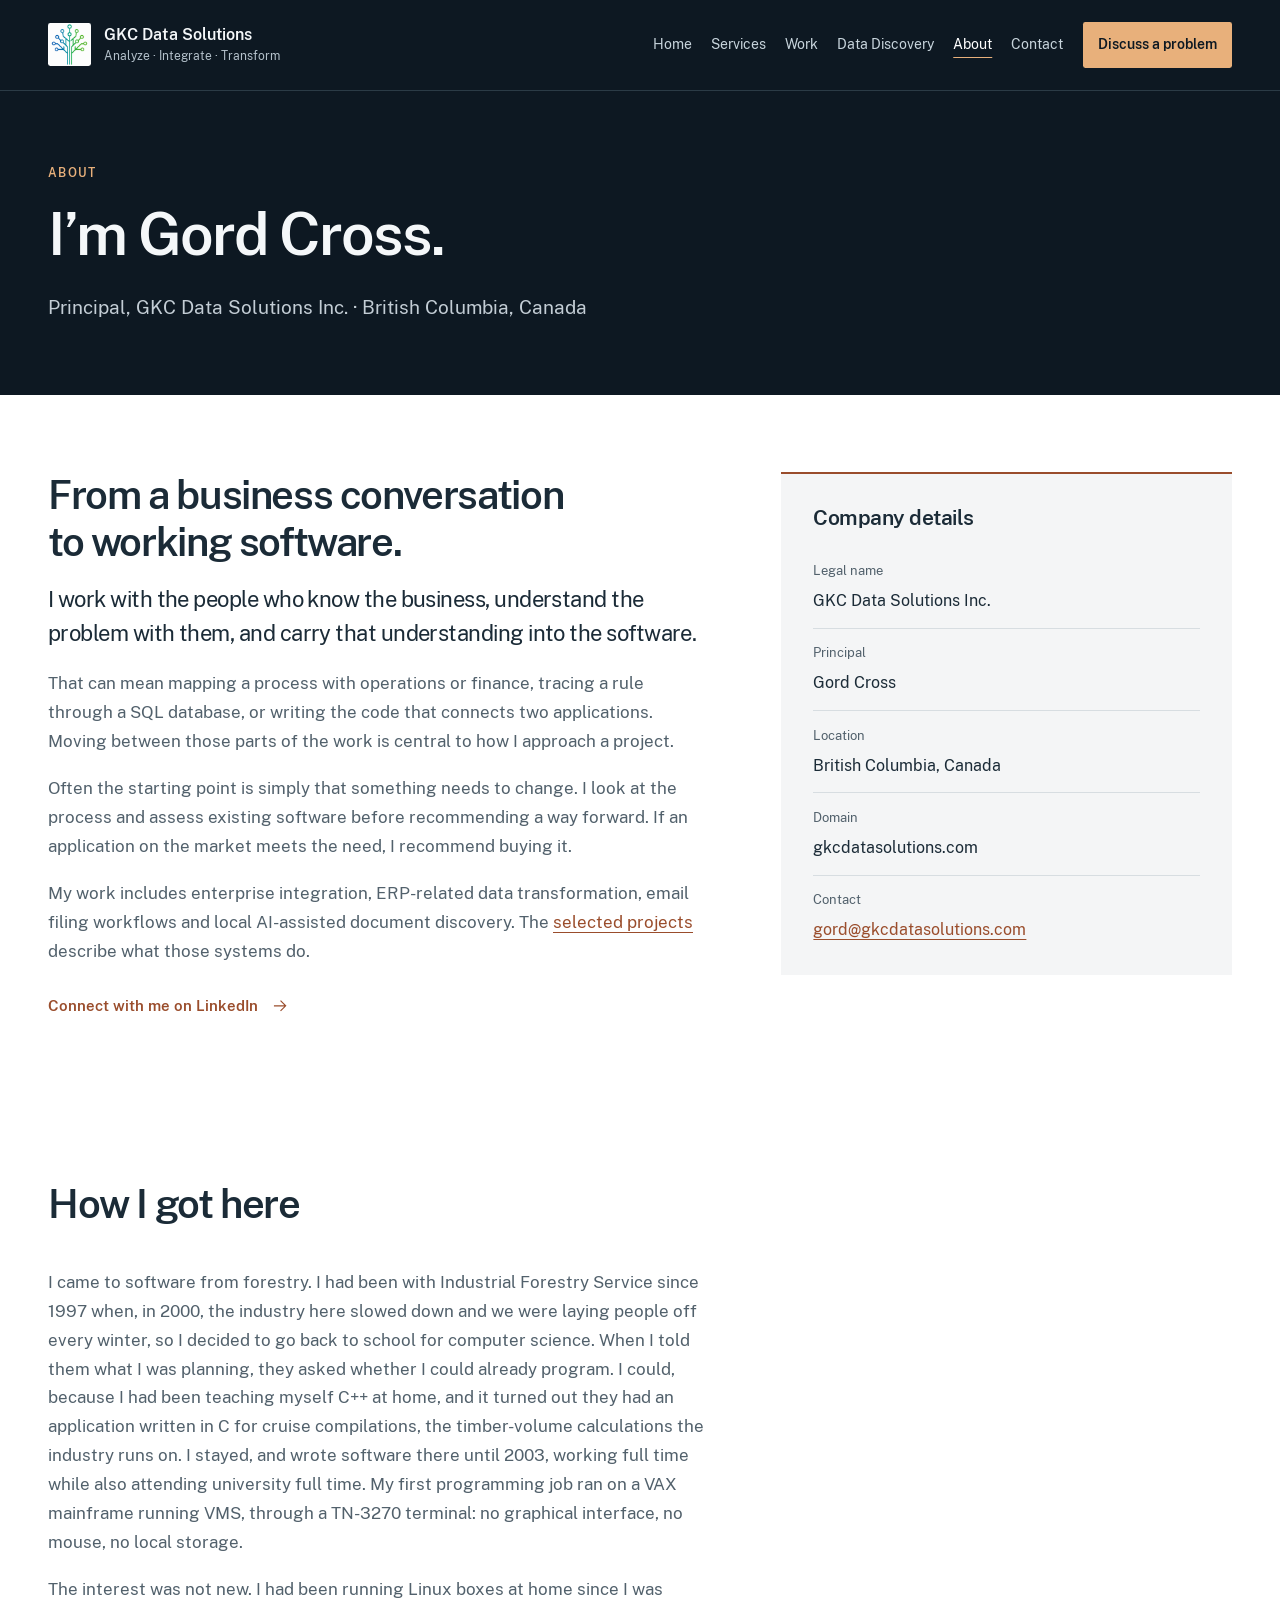
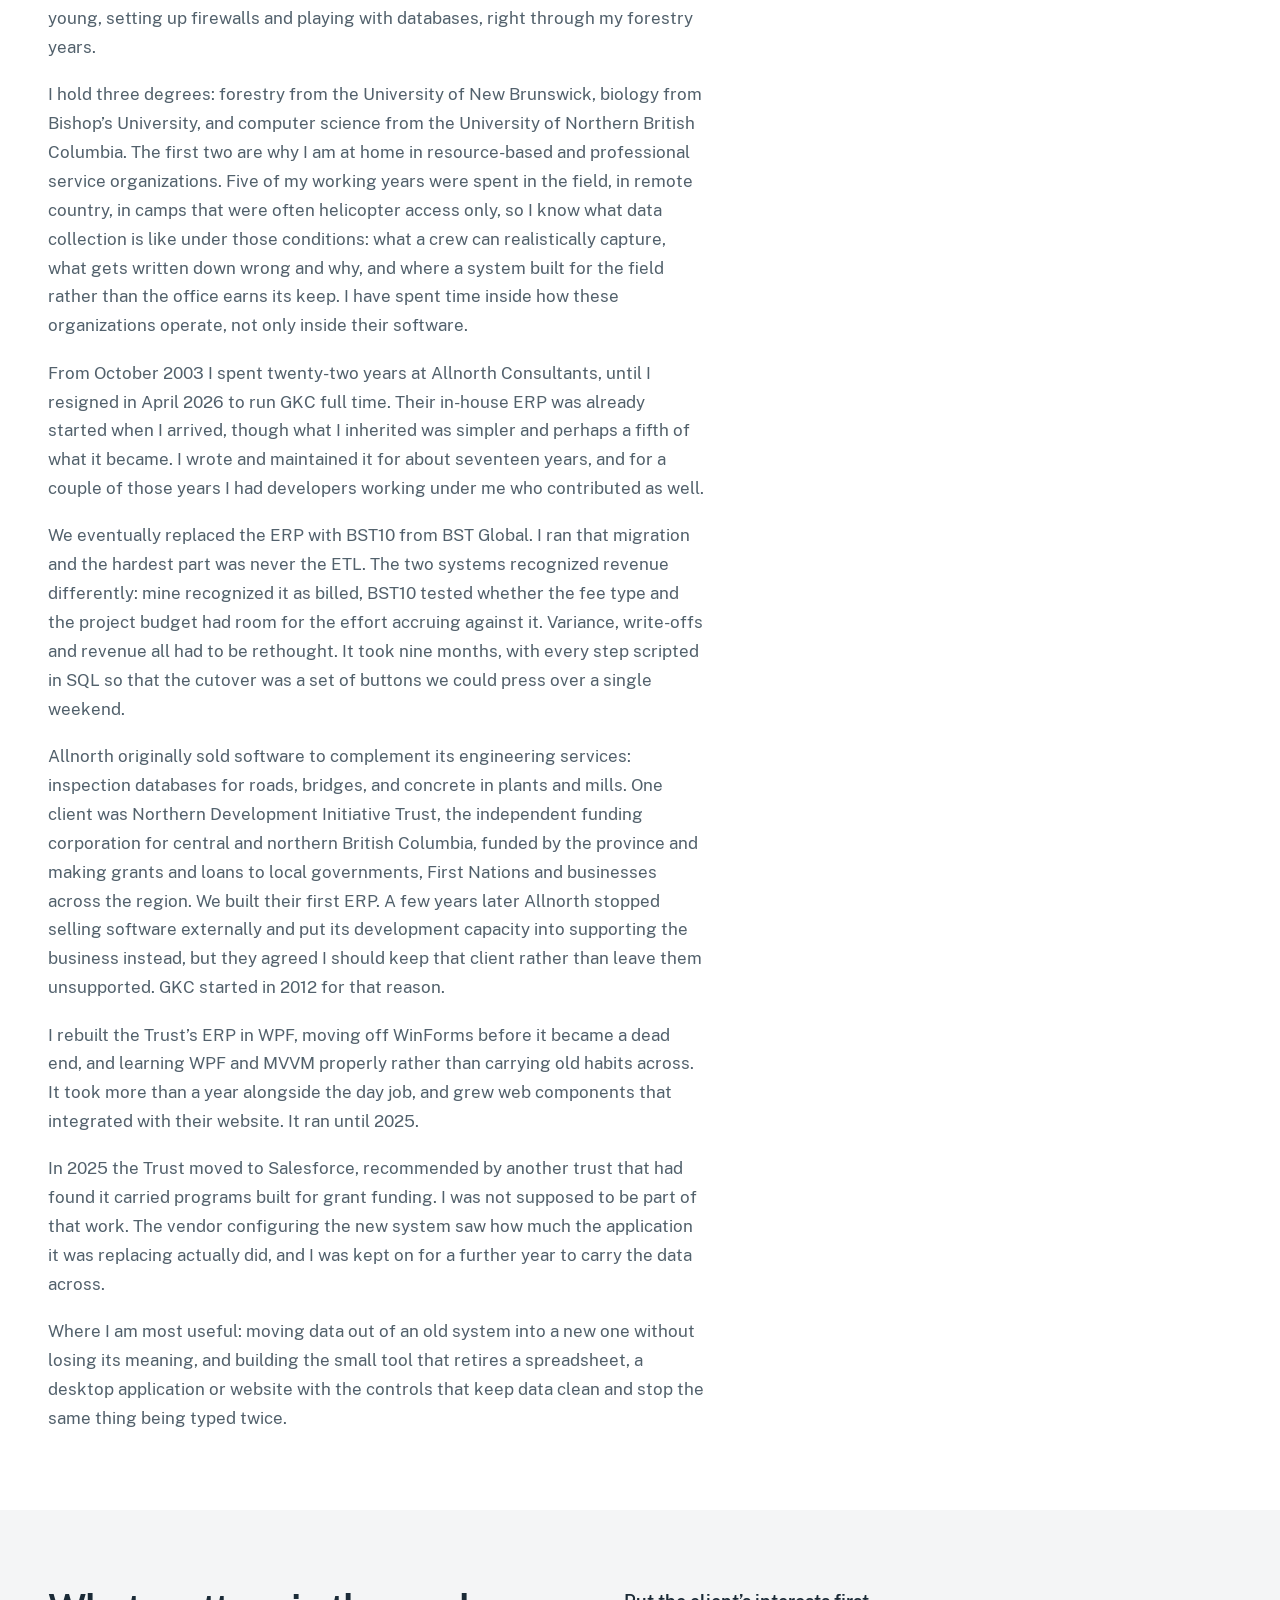
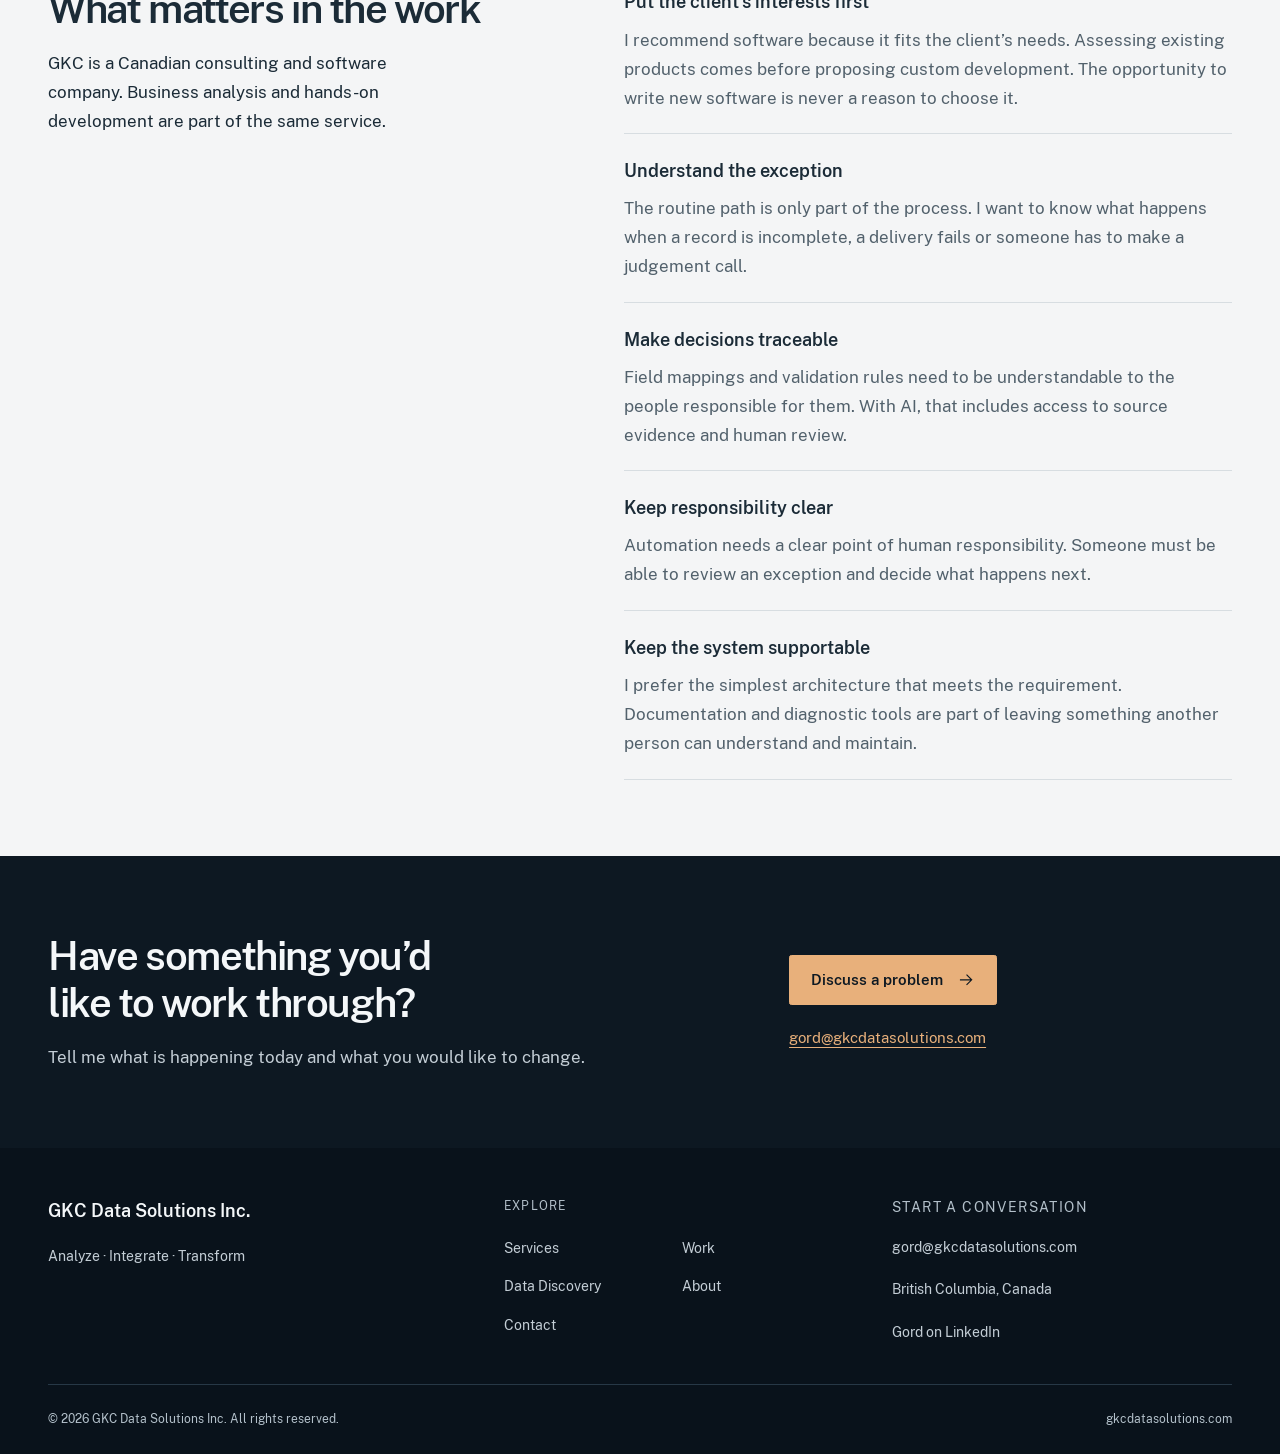
==== about/index.html @ 6082cfb8 "Smooth the paragraph on how GKC started Co-Authored-By: Claude Opus 5 <noreply@anthropic.com>" ====
<!doctype html>
<html lang="en-CA">
  <head>
    <meta charset="utf-8">
    <meta name="viewport" content="width=device-width, initial-scale=1">
    <title>Gord Cross | Principal, GKC Data Solutions</title>
    <meta name="description" content="Gord Cross combines business analysis, systems thinking and hands-on software development to solve operational and technology problems.">
    <link rel="canonical" href="https://gkcdatasolutions.com/about/">
    <meta name="theme-color" content="#0d1822">
    <meta property="og:type" content="website">
    <meta property="og:locale" content="en_CA">
    <meta property="og:site_name" content="GKC Data Solutions">
    <meta property="og:title" content="Gord Cross | Principal, GKC Data Solutions">
    <meta property="og:description" content="Gord Cross combines business analysis, systems thinking and hands-on software development to solve operational and technology problems.">
    <meta property="og:url" content="https://gkcdatasolutions.com/about/">
    <meta property="og:image" content="https://gkcdatasolutions.com/assets/og-gkc.png">
    <meta property="og:image:width" content="1200">
    <meta property="og:image:height" content="630">
    <meta property="og:image:alt" content="GKC Data Solutions. The analyst and the developer are the same person.">
    <meta name="twitter:card" content="summary_large_image">
    <meta name="twitter:title" content="Gord Cross | Principal, GKC Data Solutions">
    <meta name="twitter:description" content="Gord Cross combines business analysis, systems thinking and hands-on software development to solve operational and technology problems.">
    <meta name="twitter:image" content="https://gkcdatasolutions.com/assets/og-gkc.png">
    <meta name="twitter:image:alt" content="GKC Data Solutions: business analysis and software engineering.">
    <link rel="icon" type="image/png" sizes="32x32" href="/assets/favicon-32.png">
    <link rel="apple-touch-icon" sizes="180x180" href="/assets/apple-touch-icon.png">
    <link rel="stylesheet" href="/styles.css">
    <script src="/site.js" defer></script>
    <script type="application/ld+json">{"@context":"https://schema.org","@graph":[{"@type":"Organization","@id":"https://gkcdatasolutions.com/#organization","name":"GKC Data Solutions Inc.","url":"https://gkcdatasolutions.com/","logo":"https://gkcdatasolutions.com/assets/gkc-mark.png","email":"gord@gkcdatasolutions.com"},{"@type":"WebSite","@id":"https://gkcdatasolutions.com/#website","url":"https://gkcdatasolutions.com/","name":"GKC Data Solutions","publisher":{"@id":"https://gkcdatasolutions.com/#organization"}},{"@type":"BreadcrumbList","itemListElement":[{"@type":"ListItem","position":1,"name":"Home","item":"https://gkcdatasolutions.com/"},{"@type":"ListItem","position":2,"name":"About","item":"https://gkcdatasolutions.com/about/"}]},{"@type":"Person","@id":"https://gkcdatasolutions.com/about/#gord-cross","name":"Gord Cross","jobTitle":"Principal","worksFor":{"@id":"https://gkcdatasolutions.com/#organization"},"url":"https://gkcdatasolutions.com/about/#gord-cross","description":"Business analyst, solutions architect and software developer.","sameAs":["https://www.linkedin.com/in/gord-cross-4b992742b/"]}]}</script>
  </head>
  <body id="top">
    <a class="skip-link" href="#main-content">Skip to main content</a>
    <header class="site-header">
      <div class="shell header-inner">
        <a class="brand" href="/" aria-label="GKC Data Solutions Inc., home"> <img class="brand-mark" src="/assets/gkc-mark.png" width="256" height="256" alt=""> <span><span class="brand-name">GKC Data Solutions</span><span class="brand-signature">Analyze · Integrate · Transform</span></span> </a>
        <button class="nav-toggle" type="button" aria-controls="primary-nav" aria-expanded="false" aria-label="Toggle navigation" hidden><span class="menu-label">Menu</span><svg class="menu-icon" viewBox="0 0 20 20" fill="none" stroke="currentColor" stroke-width="1.5" aria-hidden="true"><path d="M2 5h16M2 10h16M2 15h16"/></svg></button>
        <nav id="primary-nav" aria-label="Primary navigation">
          <ul class="nav-list">
            <li><a href="/">Home</a></li>
            <li><a href="/services/">Services</a></li>
            <li><a href="/work/">Work</a></li>
            <li><a href="/data-discovery/">Data Discovery</a></li>
            <li><a href="/about/" aria-current="page">About</a></li>
            <li><a href="/contact/">Contact</a></li>
            <li><a class="nav-cta" href="/contact/">Discuss a problem</a></li>
          </ul>
        </nav>
      </div>
    </header>
    <main id="main-content" tabindex="-1">
      <section class="dark page-hero" aria-labelledby="page-title">
        <div class="shell">
          <p class="eyebrow">About</p>
          <h1 id="page-title">I’m Gord Cross.</h1>
          <p class="lead">Principal, GKC Data Solutions Inc. · British Columbia, Canada</p>
        </div>
      </section>
      <section class="section" id="gord-cross" aria-labelledby="gord-title">
        <div class="shell profile-layout">
          <div class="bio">
            <h2 id="gord-title">From a business conversation to working software.</h2>
            <p class="intro-copy">I work with the people who know the business, understand the problem with them, and carry that understanding into the software.</p>
            <p>That can mean mapping a process with operations or finance, tracing a rule through a SQL database, or writing the code that connects two applications. Moving between those parts of the work is central to how I approach a project.</p>
            <p>Often the starting point is simply that something needs to change. I look at the process and assess existing software before recommending a way forward. If an application on the market meets the need, I recommend buying it.</p>
            <p>My work includes enterprise integration, ERP-related data transformation, email filing workflows and local AI-assisted document discovery. The <a href="/work/">selected projects</a> describe what those systems do.</p>
            <a class="text-link" href="https://www.linkedin.com/in/gord-cross-4b992742b/">Connect with me on LinkedIn<svg class="arrow" viewBox="0 0 24 24" fill="none" stroke="currentColor" stroke-width="1.6" aria-hidden="true"><path d="M4 12h15M13 5l7 7-7 7"/></svg></a>
          </div>
          <aside class="identity-panel" aria-labelledby="identity-title">
            <h3 id="identity-title">Company details</h3>
            <dl>
              <div>
                <dt>Legal name</dt>
                <dd>GKC Data Solutions Inc.</dd>
              </div>
              <div>
                <dt>Principal</dt>
                <dd>Gord Cross</dd>
              </div>
              <div>
                <dt>Location</dt>
                <dd>British Columbia, Canada</dd>
              </div>
              <div>
                <dt>Domain</dt>
                <dd>gkcdatasolutions.com</dd>
              </div>
              <div>
                <dt>Contact</dt>
                <dd><a href="mailto:gord@gkcdatasolutions.com">gord@gkcdatasolutions.com</a></dd>
              </div>
            </dl>
          </aside>
        </div>
      </section>
      <section class="section" id="background" aria-labelledby="background-title">
        <div class="shell">
          <div class="section-heading">
            <h2 id="background-title">How I got here</h2>
          </div>
          <div class="background-narrative">
            <p>I came to software from forestry. I had been with Industrial Forestry Service since 1997 when, in 2000, the industry here slowed down and we were laying people off every winter, so I decided to go back to school for computer science. When I told them what I was planning, they asked whether I could already program. I could, because I had been teaching myself C++ at home, and it turned out they had an application written in C for cruise compilations, the timber-volume calculations the industry runs on. I stayed, and wrote software there until 2003, working full time while also attending university full time. My first programming job ran on a VAX mainframe running VMS, through a TN-3270 terminal: no graphical interface, no mouse, no local storage.</p>
            <p>The interest was not new. I had been running Linux boxes at home since I was young, setting up firewalls and playing with databases, right through my forestry years.</p>
            <p>I hold three degrees: forestry from the University of New Brunswick, biology from Bishop&rsquo;s University, and computer science from the University of Northern British Columbia. The first two are why I am at home in resource-based and professional service organizations. Five of my working years were spent in the field, in remote country, in camps that were often helicopter access only, so I know what data collection is like under those conditions: what a crew can realistically capture, what gets written down wrong and why, and where a system built for the field rather than the office earns its keep. I have spent time inside how these organizations operate, not only inside their software.</p>
            <p>From October 2003 I spent twenty-two years at Allnorth Consultants, until I resigned in April 2026 to run GKC full time. Their in-house ERP was already started when I arrived, though what I inherited was simpler and perhaps a fifth of what it became. I wrote and maintained it for about seventeen years, and for a couple of those years I had developers working under me who contributed as well.</p>
            <p>We eventually replaced the ERP with BST10 from BST Global. I ran that migration and the hardest part was never the ETL. The two systems recognized revenue differently: mine recognized it as billed, BST10 tested whether the fee type and the project budget had room for the effort accruing against it. Variance, write-offs and revenue all had to be rethought. It took nine months, with every step scripted in SQL so that the cutover was a set of buttons we could press over a single weekend.</p>
            <p>Allnorth originally sold software to complement its engineering services: inspection databases for roads, bridges, and concrete in plants and mills. One client was Northern Development Initiative Trust, the independent funding corporation for central and northern British Columbia, funded by the province and making grants and loans to local governments, First Nations and businesses across the region. We built their first ERP. A few years later Allnorth stopped selling software externally and put its development capacity into supporting the business instead, but they agreed I should keep that client rather than leave them unsupported. GKC started in 2012 for that reason.</p>
            <p>I rebuilt the Trust&rsquo;s ERP in WPF, moving off WinForms before it became a dead end, and learning WPF and MVVM properly rather than carrying old habits across. It took more than a year alongside the day job, and grew web components that integrated with their website. It ran until 2025.</p>
            <p>In 2025 the Trust moved to Salesforce, recommended by another trust that had found it carried programs built for grant funding. I was not supposed to be part of that work. The vendor configuring the new system saw how much the application it was replacing actually did, and I was kept on for a further year to carry the data across.</p>
            <p>Where I am most useful: moving data out of an old system into a new one without losing its meaning, and building the small tool that retires a spreadsheet, a desktop application or website with the controls that keep data clean and stop the same thing being typed twice.</p>
          </div>
        </div>
      </section>
      <section class="section soft" aria-labelledby="principles-title">
        <div class="shell editorial-split">
          <div>
            <h2 id="principles-title">What matters in the work</h2>
            <p>GKC is a Canadian consulting and software company. Business analysis and hands-on development are part of the same service.</p>
          </div>
          <dl class="principle-list">
            <div>
              <dt>Put the client’s interests first</dt>
              <dd>I recommend software because it fits the client’s needs. Assessing existing products comes before proposing custom development. The opportunity to write new software is never a reason to choose it.</dd>
            </div>
            <div>
              <dt>Understand the exception</dt>
              <dd>The routine path is only part of the process. I want to know what happens when a record is incomplete, a delivery fails or someone has to make a judgement call.</dd>
            </div>
            <div>
              <dt>Make decisions traceable</dt>
              <dd>Field mappings and validation rules need to be understandable to the people responsible for them. With AI, that includes access to source evidence and human review.</dd>
            </div>
            <div>
              <dt>Keep responsibility clear</dt>
              <dd>Automation needs a clear point of human responsibility. Someone must be able to review an exception and decide what happens next.</dd>
            </div>
            <div>
              <dt>Keep the system supportable</dt>
              <dd>I prefer the simplest architecture that meets the requirement. Documentation and diagnostic tools are part of leaving something another person can understand and maintain.</dd>
            </div>
          </dl>
        </div>
      </section>
      <section class="section dark cta-band"  aria-labelledby="cta-title">
        <div class="shell split">
          <div>
            <h2 id="cta-title">Have something you’d like to work through?</h2>
            <p>Tell me what is happening today and what you would like to change.</p>
          </div>
          <div class="cta-actions">
            <a class="button" href="/contact/">Discuss a problem<svg class="arrow" viewBox="0 0 24 24" fill="none" stroke="currentColor" stroke-width="1.6" aria-hidden="true"><path d="M4 12h15M13 5l7 7-7 7"/></svg></a>
            <a class="email" href="mailto:gord@gkcdatasolutions.com">gord@gkcdatasolutions.com</a>
          </div>
        </div>
      </section>
    </main>
    <footer class="site-footer">
      <div class="shell">
        <div class="footer-grid">
          <div class="footer-brand">
            <p class="footer-title">GKC Data Solutions Inc.</p>
            <p class="footer-signature">Analyze · Integrate · Transform</p>
          </div>
          <nav aria-label="Footer navigation">
            <p class="footer-label">Explore</p>
            <ul class="footer-links">
              <li><a href="/services/">Services</a></li>
              <li><a href="/work/">Work</a></li>
              <li><a href="/data-discovery/">Data Discovery</a></li>
              <li><a href="/about/">About</a></li>
              <li><a href="/contact/">Contact</a></li>
            </ul>
          </nav>
          <div class="footer-contact">
            <p class="footer-label">Start a conversation</p>
            <p><a href="mailto:gord@gkcdatasolutions.com">gord@gkcdatasolutions.com</a></p>
            <p>British Columbia, Canada</p>
            <p><a href="https://www.linkedin.com/in/gord-cross-4b992742b/">Gord on LinkedIn</a></p>
          </div>
        </div>
        <div class="footer-bottom">
          <p>© 2026 GKC Data Solutions Inc. All rights reserved.</p>
          <p>gkcdatasolutions.com</p>
        </div>
      </div>
    </footer>
  </body>
</html>
---- styles.css ----
@font-face { font-family: "Public Sans"; src: url('/assets/fonts/PublicSans-Regular.woff2') format('woff2'); font-style: normal; font-weight: 400; font-display: swap; }
@font-face { font-family: "Public Sans"; src: url('/assets/fonts/PublicSans-SemiBold.woff2') format('woff2'); font-style: normal; font-weight: 600; font-display: swap; }
:root {
  color-scheme: light;
  --navy: #0d1822; --paper: #fff; --soft: #f4f5f6;
  --ink: #1b2b37; --muted: #52616c; --border: #d7dde1;
  --accent: #9a4d2c; --accent-light: #e8b07b; --focus: #9a4d2c; --shell: 74rem;
  font-family: "Public Sans", "Segoe UI", Arial, sans-serif; font-synthesis: none;
}
* { box-sizing: border-box; }
html { scroll-behavior: smooth; scroll-padding-top: 7rem; }
body { margin: 0; color: var(--ink); background: var(--paper); font-size: 1.0625rem; line-height: 1.7; }
body, h1, h2, h3, p, a { overflow-wrap: break-word; }
img, svg { max-width: 100%; vertical-align: middle; }
a { color: var(--accent); text-underline-offset: .25em; text-decoration-thickness: .07em; }
a:hover { text-decoration-thickness: .13em; }
button { font: inherit; }
a, button { -webkit-tap-highlight-color: transparent; }
:focus-visible { outline: 3px solid var(--focus); outline-offset: 5px; }
[hidden] { display: none !important; }
::selection { background: #f1cda8; color: var(--navy); }
h1, h2, h3, h4 { margin: 0 0 1rem; font-weight: 600; line-height: 1.18; letter-spacing: -.035em; text-wrap: balance; }
h1 { font-size: clamp(2.4rem, 4.6vw, 3.7rem); line-height: 1.1; }
h2 { font-size: clamp(1.85rem, 3.1vw, 2.55rem); }
h3 { font-size: 1.3rem; letter-spacing: -.025em; }
h4 { font-size: 1.0625rem; letter-spacing: 0; }
p { margin: 0 0 1.15rem; }
p:last-child { margin-bottom: 0; }
ul { padding-left: 1.2rem; }
li::marker { color: var(--accent); }
.shell { width: min(calc(100% - 4rem), var(--shell)); margin-inline: auto; }
.section { padding-block: clamp(3.5rem, 6vw, 5.25rem); }
.soft { background: var(--soft); }
.dark { color: #f4f7f9; background: var(--navy); --focus: var(--accent-light); }
.dark a:not(.button), .dark .eyebrow { color: var(--accent-light); }
.dark .muted, .dark .lead { color: #c3cdd5; }
.eyebrow { margin: 0 0 1.2rem; color: var(--accent); font-size: .75rem; font-weight: 600; letter-spacing: .11em; text-transform: uppercase; }
.lead { color: var(--muted); font-size: 1.1875rem; line-height: 1.7; }
.muted { color: var(--muted); }
.measure { max-width: 70ch; }
.subhead { margin-top: 2.6rem; font-size: 1.35rem; }
.section-heading { max-width: 47rem; margin-bottom: 2.5rem; }
.heading-row { display: flex; align-items: center; justify-content: space-between; gap: 1rem 2rem; margin-bottom: 2rem; }
.heading-row h2 { margin: 0; }
.text-link { display: inline-flex; gap: .8rem; align-items: center; font-size: .9375rem; font-weight: 600; text-decoration: none; padding-block: .55rem; }
.text-link:hover { text-decoration: underline; }
.arrow { width: 1.1rem; height: 1.1rem; flex: 0 0 auto; }
.actions { display: flex; align-items: center; flex-wrap: wrap; gap: .8rem 1.8rem; margin-top: 1.8rem; }
.button { display: inline-flex; align-items: center; justify-content: center; gap: .9rem; min-height: 3.15rem; padding: .85rem 1.3rem; border: 1px solid var(--accent); border-radius: .15rem; background: var(--accent); color: #fff; font-size: .9375rem; font-weight: 600; line-height: 1.45; text-decoration: none; transition: background .15s, border-color .15s; }
.button:hover { background: #7d3c20; border-color: #7d3c20; }
.dark .button { background: var(--accent-light); border-color: var(--accent-light); color: var(--navy); }
.dark .button:hover { background: #f2c99f; border-color: #f2c99f; }
.skip-link { position: fixed; z-index: 100; left: 1rem; top: 1rem; transform: translateY(-180%); padding: .75rem 1rem; background: white; color: var(--navy); font-weight: 600; }
.skip-link:focus { transform: translateY(0); }
.site-header { position: sticky; top: 0; z-index: 30; background: var(--navy); color: #f4f7f9; border-bottom: 1px solid #2b3b46; --focus: var(--accent-light); }
.header-inner { min-height: 5.6rem; display: flex; flex-wrap: wrap; align-items: center; justify-content: space-between; gap: 1.5rem; }
.brand { display: inline-flex; align-items: center; gap: .8rem; color: inherit; text-decoration: none; flex-shrink: 0; }
.brand-mark { width: 2.7rem; height: 2.7rem; object-fit: contain; border-radius: .15rem; }
.brand-name { display: block; color: #f4f7f9; font-size: .97rem; font-weight: 600; line-height: 1.35; letter-spacing: .005em; }
.brand-signature { display: block; margin-top: .2rem; color: #b3c0ca; font-size: .75rem; line-height: 1.4; }
.nav-list { display: flex; flex-wrap: wrap; align-items: center; list-style: none; padding: 0; margin: 0; gap: 1.2rem; }
.nav-list a { display: block; padding-block: .8rem; color: #c7d4dc; font-size: .875rem; font-weight: 400; text-decoration: none; }
.nav-list a:hover, .nav-list a[aria-current="page"] { color: #fff; }
.nav-list a[aria-current="page"] { text-decoration: underline; text-underline-offset: .5rem; text-decoration-color: var(--accent-light); }
.nav-list .nav-cta { padding: .7rem .95rem; color: var(--navy); background: var(--accent-light); border-radius: .15rem; font-weight: 600; }
.nav-list .nav-cta:hover { color: var(--navy); background: #f2c99f; }
.nav-toggle { display: none; min-height: 2.8rem; align-items: center; gap: .7rem; border: 1px solid #677e8c; border-radius: .15rem; padding: .45rem .7rem; color: #f4f7f9; background: transparent; cursor: pointer; font-size: .875rem; }
.menu-icon { width: 1.1rem; height: 1.1rem; }
.hero { padding-block: clamp(3.5rem, 6.4vw, 6rem); }
.hero-grid { display: grid; grid-template-columns: minmax(0, 1.65fr) minmax(0, 1fr); gap: clamp(3rem, 6vw, 6rem); align-items: center; }
.hero h1 { max-width: 44rem; }
.hero .lead { max-width: 37rem; margin-top: 1.7rem; font-size: 1.1rem; }
.hero-byline { margin-top: 2.2rem; font-size: .8125rem; color: #b3c0ca; }
.hero-byline a { color: #e6ebef !important; }
.method-diagram { margin: 0; max-width: 26rem; width: 100%; font-size: 1rem; }
.method-diagram figcaption { margin-bottom: 2rem; color: #b3c0ca; font-size: .75rem; letter-spacing: .04em; }
.method-diagram span { display: block; color: #b3c0ca; font-size: .75rem; margin-top: .3rem; }
.method-start, .method-end { text-align: center; padding: .95rem .4rem; }
.method-start { border-top: 2px solid var(--accent-light); }
.method-end { border-bottom: 1px solid #657582; }
.method-link { display: block; width: 100%; height: 2.5rem; fill: none; stroke: var(--accent-light); stroke-width: 1; opacity: .7; }
.method-branches { display: grid; grid-template-columns: 1fr 1fr; text-align: center; }
.method-branches > div { padding-inline: .5rem; }
.method-end { color: var(--accent-light); }
.featured-project { display: grid; grid-template-columns: 1fr 1.05fr; align-items: center; gap: clamp(2rem, 5vw, 4.5rem); border-top: 3px solid var(--accent); border-bottom: 1px solid var(--border); padding-block: 2.8rem; }
.featured-project h3 { font-size: clamp(2.1rem, 3.5vw, 3rem); max-width: 28rem; }
.featured-project p:not(.eyebrow) { max-width: 60ch; color: var(--muted); }
.project-shot { margin: 0; }
.project-shot img { display: block; width: 100%; height: auto; border: 1px solid var(--border); border-radius: .15rem; }
.project-shot figcaption { margin-top: .7rem; color: var(--muted); font-size: .8125rem; max-width: 46ch; }
.shot-zoom { display: block; position: relative; text-decoration: none; color: inherit; }
.shot-zoom-hint { position: absolute; right: .55rem; bottom: .55rem; display: inline-flex; align-items: center; gap: .4rem; max-width: calc(100% - 1.1rem); padding: .4rem .65rem; border: 1px solid rgba(232, 176, 123, .55); border-radius: .15rem; background: rgba(13, 24, 34, .9); color: #fff; font-size: .78rem; line-height: 1.25; transition: background .15s ease, border-color .15s ease; }
.shot-zoom-hint .arrow { width: .9rem; height: .9rem; }
.shot-zoom:hover .shot-zoom-hint, .shot-zoom:focus-visible .shot-zoom-hint { background: var(--accent); border-color: var(--accent); }
.shot-zoom.is-pointer-return:focus-visible { outline: none; }
.shot-zoom.is-pointer-return:focus-visible .shot-zoom-hint { background: rgba(13, 24, 34, .9); border-color: rgba(232, 176, 123, .55); }
.shot-dialog { width: min(96vw, 1400px); max-width: 96vw; padding: 0; border: 1px solid #2c3742; border-radius: .2rem; background: #0f151b; color: #dbe3e9; box-shadow: 0 1.5rem 3rem rgba(0, 0, 0, .5); }
.shot-dialog::backdrop { background: rgba(4, 7, 10, .88); }
.shot-dialog-bar { display: flex; align-items: center; justify-content: space-between; gap: 1rem; padding: .6rem .6rem .6rem .95rem; border-bottom: 1px solid #232c35; background: #0b1015; }
.shot-dialog-bar p { margin: 0; color: #93a2ae; font-size: .8125rem; letter-spacing: .01em; }
.shot-dialog-close { padding: .4rem .85rem; border: 1px solid #38434e; border-radius: .15rem; background: #1a232c; color: #e3e9ee; cursor: pointer; font-size: .8125rem; transition: border-color .15s ease, color .15s ease, background .15s ease; }
.shot-dialog-close:hover { border-color: var(--accent-light); background: #222d37; color: var(--accent-light); }
.shot-dialog :focus-visible { outline: 3px solid var(--accent-light); outline-offset: 3px; }
.shot-dialog-scroll { overflow: auto; max-height: calc(92vh - 3.4rem); overscroll-behavior: contain; background: #0f151b; scrollbar-color: #3a454f #0f151b; }
.shot-dialog-scroll img { display: block; width: 100%; height: auto; }
.supporting-projects { display: grid; grid-template-columns: repeat(3, minmax(0, 1fr)); gap: 2.8rem; padding-top: 2rem; }
.supporting-projects h3 { font-size: 1.15rem; line-height: 1.4; }
.supporting-projects h3 a { color: var(--ink); text-decoration: none; }
.supporting-projects h3 a:hover { text-decoration: underline; }
.supporting-projects .arrow { margin-left: .5rem; color: var(--accent); }
.supporting-projects p { color: var(--muted); font-size: 1rem; }
.project-origin { margin: .4rem 0 .5rem; color: var(--accent); font-size: .7rem; font-weight: 600; letter-spacing: .09em; text-transform: uppercase; }
.principal-intro { display: grid; grid-template-columns: 1fr 1.35fr; gap: clamp(2rem, 6vw, 6rem); }
.principal-role { color: var(--muted); font-size: .9375rem; }
.intro-copy { font-size: 1.35rem; line-height: 1.6; letter-spacing: -.025em; }
.editorial-split { display: grid; grid-template-columns: 1fr 1.25fr; gap: clamp(2.5rem, 7vw, 7rem); }
.editorial-split > div > p { max-width: 40ch; }
.problem-list { list-style: none; padding: 0; margin: 0; border-top: 1px solid var(--border); }
.problem-list li { padding: 1.1rem 0 1.1rem 1.4rem; border-bottom: 1px solid var(--border); position: relative; }
.problem-list li::before { content: ''; position: absolute; left: 0; top: 1.85rem; width: .35rem; height: .35rem; background: var(--accent); }
.service-index { list-style: none; padding: 0; margin: 0; border-top: 1px solid var(--border); }
.service-index li { border-bottom: 1px solid var(--border); }
.service-index a { display: flex; justify-content: space-between; padding: .85rem 0; color: var(--ink); font-size: 1rem; }
.service-index .arrow { color: var(--accent); }
.engagement { display: grid; grid-template-columns: 1fr 1.25fr; gap: clamp(2.5rem, 7vw, 7rem); }
.engagement h2 { max-width: 12ch; }
.engagement p { color: var(--muted); }
.split { display: grid; grid-template-columns: minmax(0, 1fr) minmax(0, 1fr); gap: clamp(2.5rem, 6vw, 6rem); align-items: start; }
.split p { max-width: 70ch; }
.cta-band .split { align-items: center; grid-template-columns: minmax(0, 1.5fr) minmax(0, 1fr); }
.cta-band h2 { max-width: 40rem; }
.cta-band p { color: #c3cdd5; }
.cta-actions { display: flex; flex-direction: column; gap: 1.2rem; align-items: flex-start; }
.cta-actions .email { font-size: .9375rem; overflow-wrap: anywhere; }
.site-footer { background: #09121b; color: #c3cdd5; padding-block: 3rem 1.5rem; --focus: var(--accent-light); }
.footer-grid { display: grid; grid-template-columns: 1.2fr 1fr 1fr; gap: 3rem; }
.footer-title { color: #f4f7f9; font-size: 1.1rem; font-weight: 600; }
.footer-signature { font-size: .875rem; margin-top: .5rem; }
.footer-label { color: #b3c0ca; font-size: .75rem; text-transform: uppercase; letter-spacing: .1em; margin-bottom: 1rem; }
.footer-links { display: grid; grid-template-columns: 1fr 1fr; gap: .6rem 1rem; list-style: none; padding: 0; margin: 0; }
.site-footer a { color: #c3cdd5; text-decoration: none; font-size: .875rem; }
.site-footer a:hover { color: white; text-decoration: underline; }
.footer-contact p { font-size: .875rem; }
.footer-contact a { overflow-wrap: anywhere; }
.footer-bottom { display: flex; justify-content: space-between; gap: 1rem; margin-top: 2.5rem; border-top: 1px solid #273846; padding-top: 1.5rem; font-size: .75rem; color: #b3c0ca; }
.footer-bottom p { margin: 0; }
.page-hero { padding-block: 4.5rem; }
.page-hero h1 { max-width: 53rem; }
.page-hero .lead { max-width: 65ch; margin-top: 1.5rem; }
.page-links { display: flex; flex-wrap: wrap; gap: .4rem 1.5rem; list-style: none; padding: 0; margin: 2rem 0 0; }
.page-links a { display: block; padding-block: .5rem; font-size: .875rem; }
.service-detail { display: grid; grid-template-columns: minmax(0, 1fr) minmax(0, 1.25fr); gap: clamp(2rem, 6vw, 6rem); padding-block: 3.75rem; border-bottom: 1px solid var(--border); }
.service-detail:last-child { border: 0; }
.service-detail h2 { font-size: clamp(1.7rem, 2.7vw, 2.2rem); }
.service-detail .detail-copy p { color: var(--muted); }
.detail-list { margin: 1.4rem 0 0; padding-left: 1.2rem; color: var(--muted); font-size: 1rem; }
.detail-list li { padding-bottom: .45rem; }
.detail-note { margin-top: 1.5rem; border-left: 2px solid var(--accent); padding-left: 1rem; font-size: .9375rem; }
.work-group { padding-top: 3.5rem; }
.work-group + .work-group { border-top: 1px solid var(--border); }
.work-group-head { max-width: 53rem; }
.work-group-head h2 { font-size: 1.3rem; }
.work-group-head p { margin: .6rem 0 0; color: var(--muted); max-width: 58ch; }
.case-study { padding-block: 3rem 4rem; border-bottom: 1px solid var(--border); }
.work-group .case-study:last-child { border-bottom: none; }
.case-header { max-width: 53rem; margin-bottom: 2.2rem; }
.case-header h3 { font-size: clamp(1.9rem, 3vw, 2.5rem); }
.case-content { display: grid; grid-template-columns: minmax(0, 1.45fr) minmax(0, 1fr); gap: 4rem; }
.case-narrative p { color: var(--muted); }
.case-aside { align-self: start; border-top: 2px solid var(--accent); padding-top: 1.4rem; }
.case-aside h4 { font-size: 1rem; letter-spacing: 0; }
.case-aside .detail-list { margin-top: 0; }
.case-aside .technology { color: var(--muted); border-top: 1px solid var(--border); margin-top: 1.2rem; padding-top: 1rem; font-size: .8125rem; }
.case-shot { margin-top: 2.8rem; }
.technology strong { display: block; color: var(--ink); font-weight: 600; margin-bottom: .3rem; }
.workflow-list { list-style: none; padding: 0; margin: 0; counter-reset: workflow; }
.workflow-list li { display: flex; gap: 1.4rem; padding-block: 1rem; border-bottom: 1px solid var(--border); counter-increment: workflow; }
.workflow-list li::before { content: counter(workflow, decimal-leading-zero); color: var(--accent); font-weight: 600; }
.identity-panel { background: var(--soft); padding: 2rem; border-top: 2px solid var(--accent); }
.identity-panel dl { margin: 0; }
.identity-panel dl > div { padding-block: .85rem; border-bottom: 1px solid var(--border); }
.identity-panel dl > div:last-child { border: 0; padding-bottom: 0; }
.identity-panel dt { color: var(--muted); font-size: .8125rem; }
.identity-panel dd { margin: .3rem 0 0; font-size: 1rem; }
.identity-panel a { overflow-wrap: anywhere; }
.bio p { color: var(--muted); max-width: 65ch; }
.bio .intro-copy { color: var(--ink); }
.profile-layout { display: grid; grid-template-columns: minmax(0, 1.45fr) minmax(0, 1fr); gap: 5rem; align-items: start; }
.background-narrative { max-width: 41rem; }
.background-narrative p { color: var(--muted); }
.principle-list { margin: 0; }
.principle-list > div { padding-block: 1.3rem; border-bottom: 1px solid var(--border); }
.principle-list > div:first-child { padding-top: 0; }
.principle-list dt { font-size: 1.15rem; font-weight: 600; margin-bottom: .5rem; }
.principle-list dd { margin: 0; color: var(--muted); }
.contact-email { font-size: clamp(1.25rem, 2.9vw, 2rem); font-weight: 600; letter-spacing: -.025em; overflow-wrap: anywhere; }
.contact-panel { padding-left: 2rem; border-left: 2px solid var(--accent); }
.contact-panel ul { margin-block: 0; color: var(--muted); }
.contact-panel li { margin-bottom: .6rem; }
.small { font-size: .875rem; }
.actions + .small { margin-top: .65rem; }
.not-found { min-height: 55vh; }
@media (max-width: 75rem) {
  .nav-list { gap: .85rem; }
  .hero-grid { gap: 2.5rem; }
}
@media (max-width: 68rem) {
  .header-inner { flex-wrap: wrap; padding-block: 1rem; min-height: 5rem; gap: 1rem; }
  #primary-nav { width: 100%; }
  .nav-list { flex-wrap: wrap; gap: .3rem 1.5rem; padding-block: .3rem; }
  .nav-enhanced .nav-toggle { display: inline-flex; }
  .nav-enhanced #primary-nav { display: none; max-height: calc(100dvh - 6rem); overflow-y: auto; }
  .nav-enhanced #primary-nav.is-open { display: block; }
  .nav-enhanced .nav-list { display: grid; grid-template-columns: 1fr 1fr; border-top: 1px solid #33434e; padding-top: .6rem; }
  .nav-list a { padding: .7rem .2rem; }
  .nav-list .nav-cta { text-align: center; }
  .hero-grid { grid-template-columns: 1.4fr 1fr; }
  .hero h1 { font-size: clamp(2.5rem, 4.8vw, 3.4rem); }
  .supporting-projects { gap: 1.5rem; }
}
@media (max-width: 52rem) {
  .hero-grid { grid-template-columns: 1fr; gap: 2.8rem; }
  .hero h1 { font-size: clamp(2.5rem, 6.4vw, 3.6rem); }
  .hero .lead { max-width: 42rem; }
  .method-diagram { max-width: 30rem; }
  .method-diagram figcaption { margin-bottom: 1rem; }
  .method-link { height: 1.9rem; }
  .featured-project, .principal-intro, .editorial-split, .engagement, .split, .cta-band .split, .service-detail, .case-content, .profile-layout { grid-template-columns: 1fr; gap: 2rem; }
  .featured-project h3 { max-width: none; }
  .featured-project h3 br { display: none; }
  .supporting-projects { grid-template-columns: 1fr; gap: 0; padding-top: 0; }
  .supporting-projects article { display: grid; grid-template-columns: 1fr 1.3fr; grid-template-areas: "title desc" "origin desc"; align-content: start; gap: 0 1.5rem; padding-block: 1.5rem; border-bottom: 1px solid var(--border); }
  .supporting-projects h3 { grid-area: title; }
  .supporting-projects .project-origin { grid-area: origin; }
  .supporting-projects article > p:not(.project-origin) { grid-area: desc; }
  .supporting-projects article:last-child { border-bottom: 0; padding-bottom: 0; }
  .supporting-projects h3, .supporting-projects p { margin: 0; }
  .editorial-split > div > p, .engagement h2 { max-width: none; }
  .editorial-split h2 br { display: none; }
  .case-aside { max-width: 40rem; }
  .footer-grid { grid-template-columns: 1fr 1fr; gap: 2rem; }
  .footer-brand { grid-column: 1 / -1; }
  .footer-bottom { flex-direction: column; gap: .4rem; }
}
@media (max-width: 36rem) {
  html { scroll-padding-top: 6rem; }
  .shell { width: calc(100% - 2.5rem); }
  .brand-mark { width: 2rem; height: 2rem; }
  .brand { gap: .55rem; }
  .brand-name { font-size: .875rem; }
  .brand-signature { font-size: .75rem; }
  .nav-toggle { padding: .4rem .55rem; gap: .4rem; }
  .hero { padding-block: 3rem; }
  .hero h1 { font-size: clamp(2.2rem, 9.2vw, 3rem); }
  .hero .lead { font-size: 1.0625rem; }
  .method-diagram { font-size: .9375rem; }
  .method-diagram span { font-size: .75rem; }
  .heading-row { align-items: start; flex-direction: column; gap: .5rem; }
  .featured-project { padding-block: 2rem; }
  .supporting-projects article { grid-template-columns: 1fr; grid-template-areas: none; gap: .3rem; }
  .supporting-projects h3, .supporting-projects .project-origin, .supporting-projects article > p { grid-area: auto; }
  .service-detail { padding-block: 3rem; gap: 1rem; }
  .page-hero { padding-block: 3rem; }
  .page-hero .lead { font-size: 1.0625rem; }
  .identity-panel { padding: 1.4rem; }
  .contact-panel { padding-left: 1.2rem; }
  .footer-grid { grid-template-columns: 1fr; }
  .footer-brand { grid-column: auto; }
}
@media (prefers-reduced-motion: reduce) {
  html { scroll-behavior: auto; }
  *, *::before, *::after { transition: none !important; animation: none !important; }
}
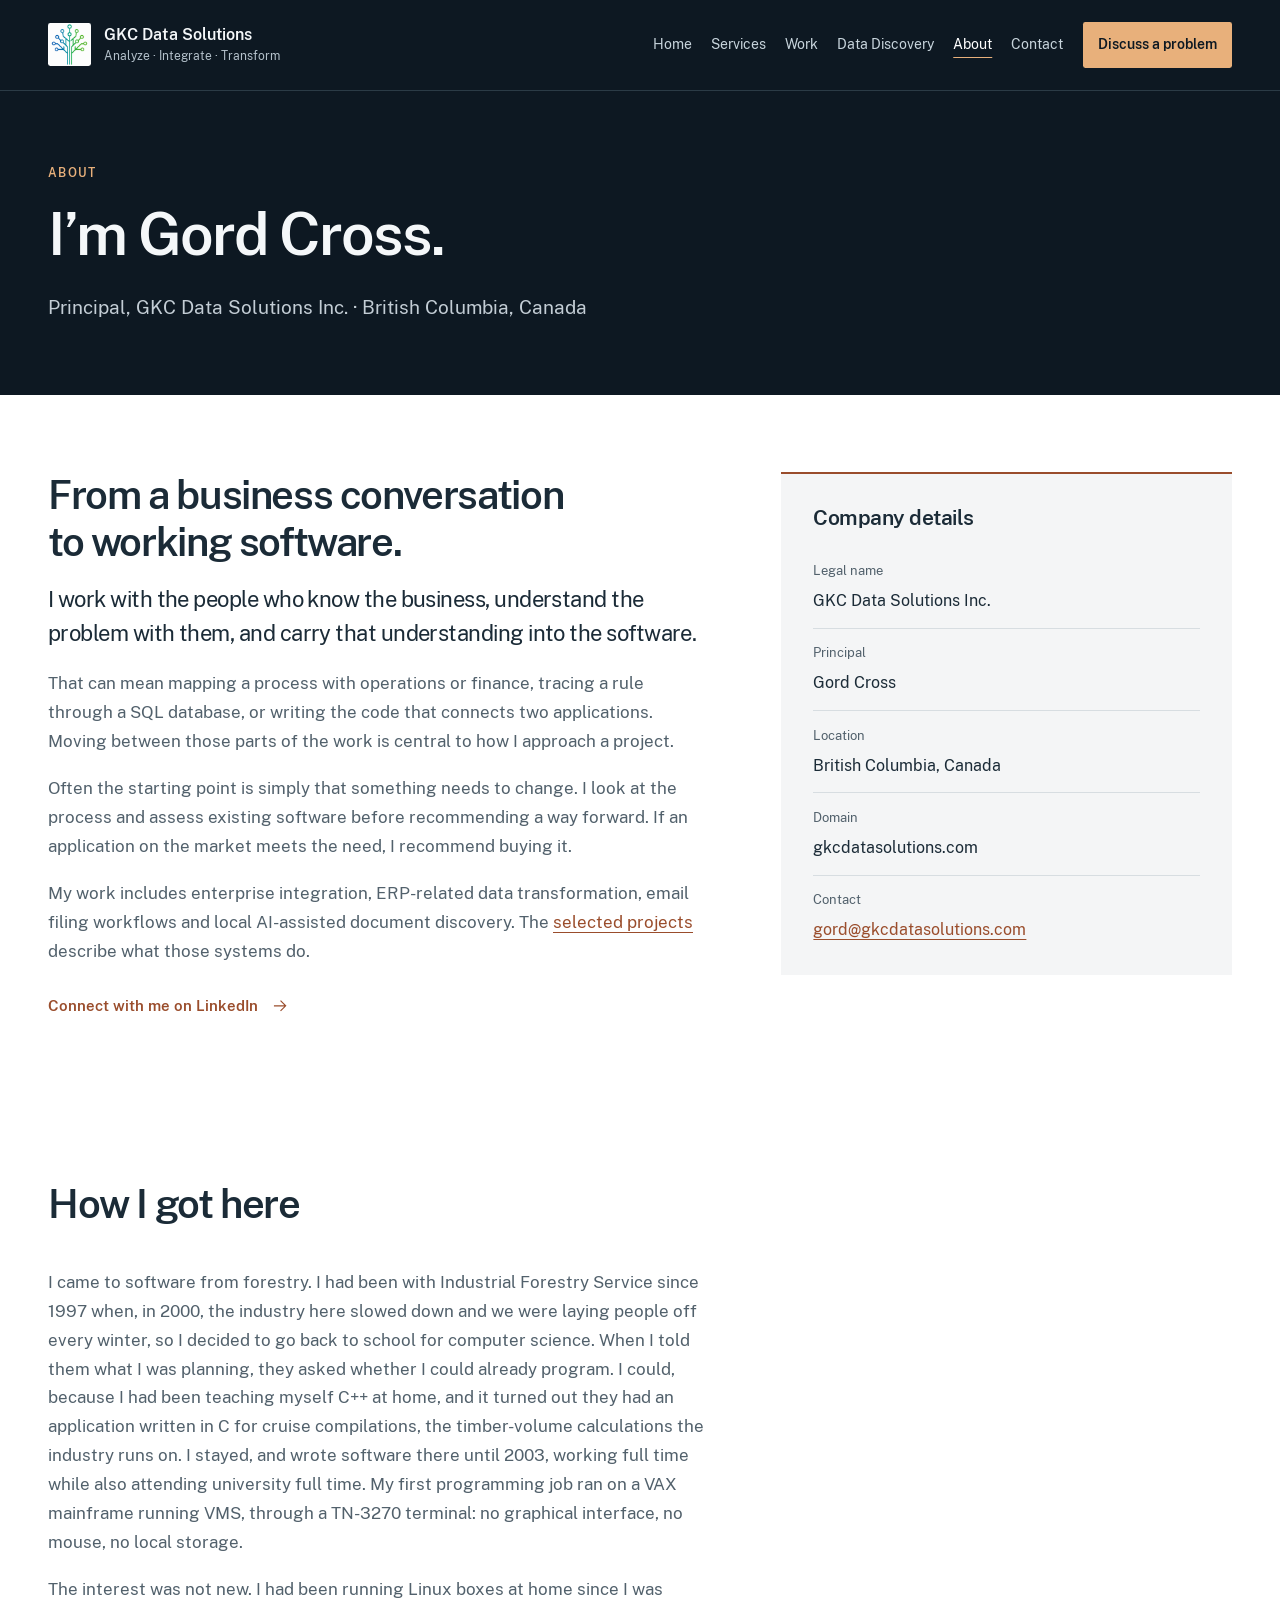
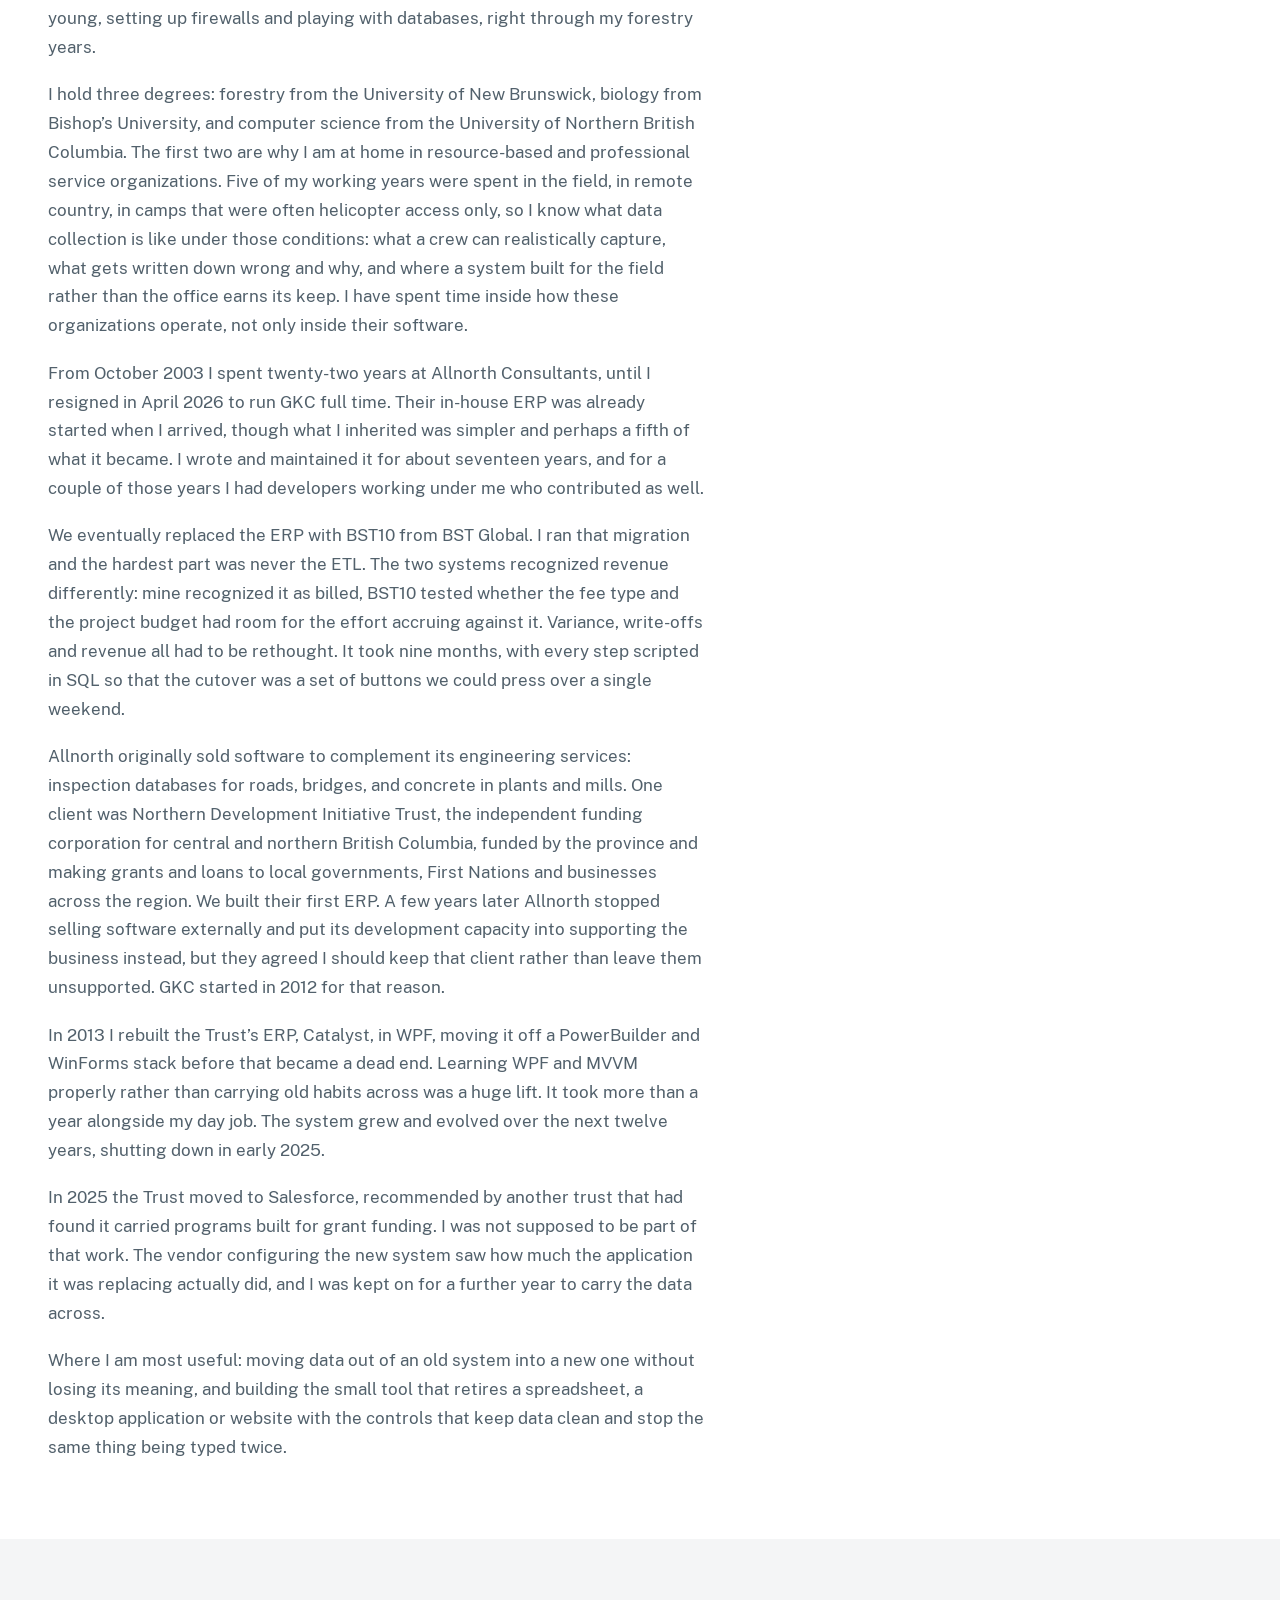
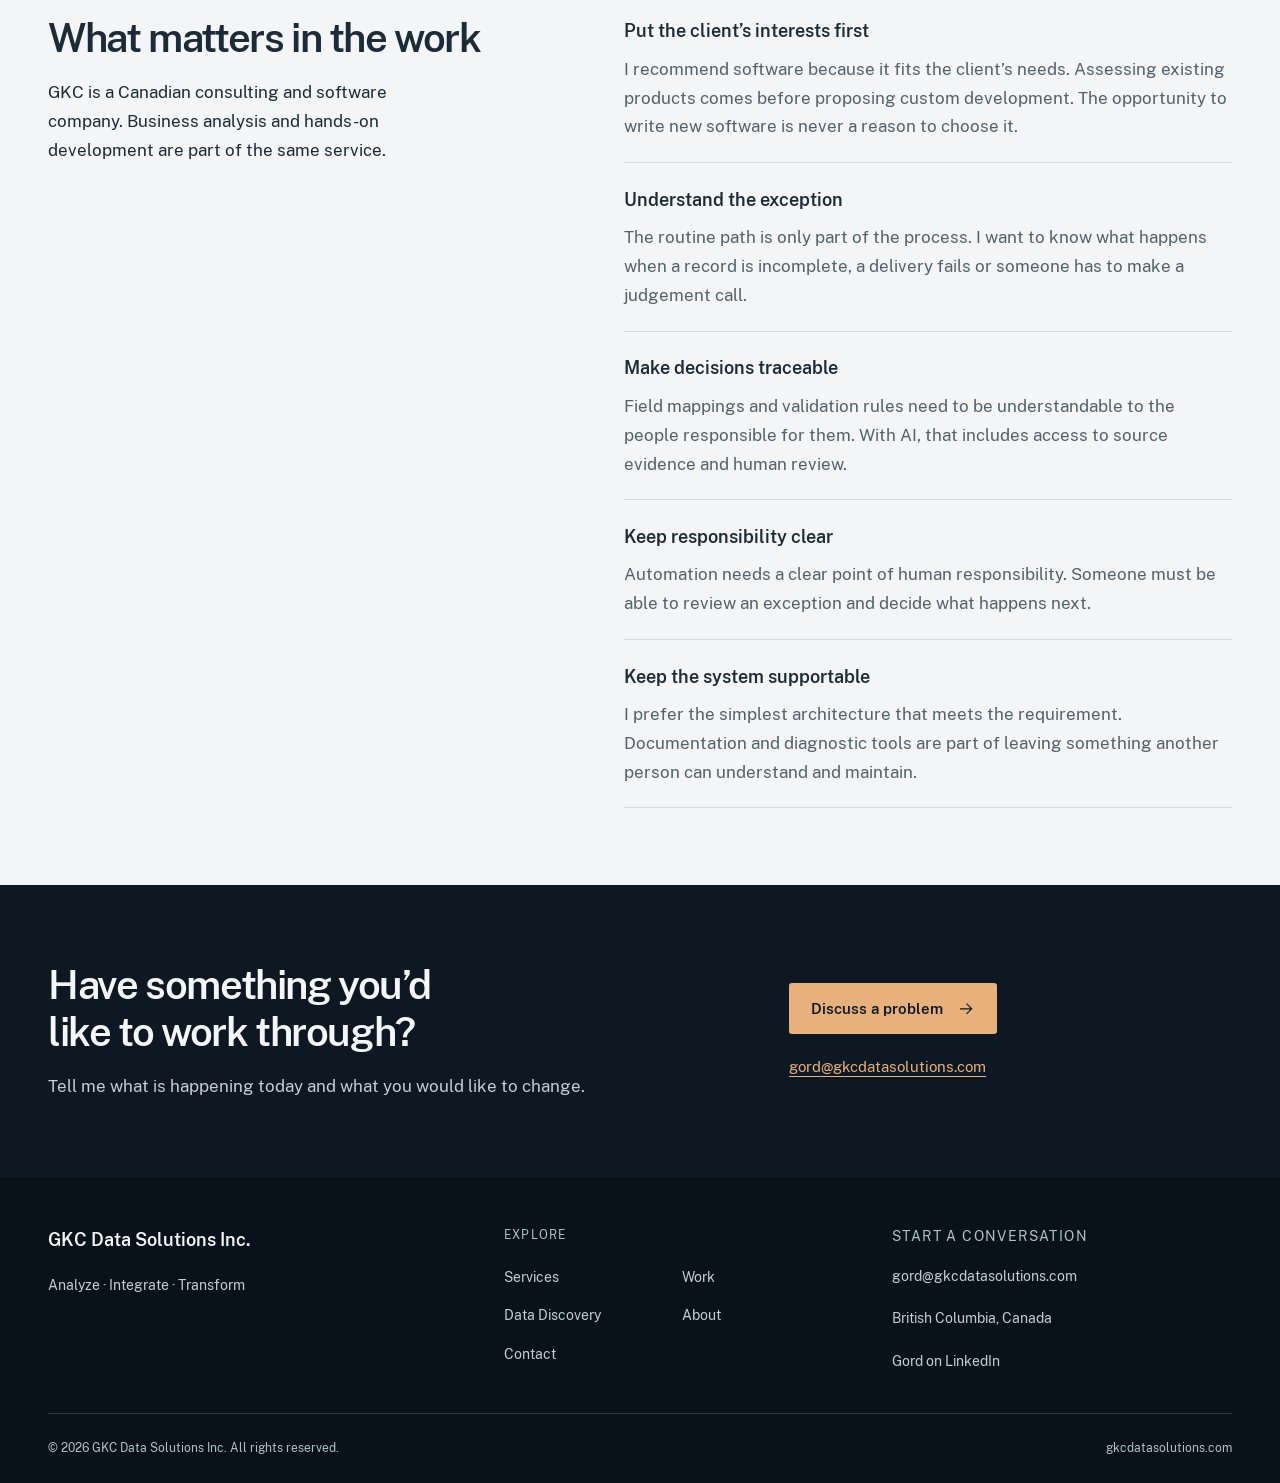
==== commit d9b4f95f: "Name Catalyst and date the rebuild Co-Authored-By: Claude Opus 5 <noreply@anthropic.com>" ====
--- a/about/index.html
+++ b/about/index.html
@@ -104,7 +104,7 @@
             <p>From October 2003 I spent twenty-two years at Allnorth Consultants, until I resigned in April 2026 to run GKC full time. Their in-house ERP was already started when I arrived, though what I inherited was simpler and perhaps a fifth of what it became. I wrote and maintained it for about seventeen years, and for a couple of those years I had developers working under me who contributed as well.</p>
             <p>We eventually replaced the ERP with BST10 from BST Global. I ran that migration and the hardest part was never the ETL. The two systems recognized revenue differently: mine recognized it as billed, BST10 tested whether the fee type and the project budget had room for the effort accruing against it. Variance, write-offs and revenue all had to be rethought. It took nine months, with every step scripted in SQL so that the cutover was a set of buttons we could press over a single weekend.</p>
             <p>Allnorth originally sold software to complement its engineering services: inspection databases for roads, bridges, and concrete in plants and mills. One client was Northern Development Initiative Trust, the independent funding corporation for central and northern British Columbia, funded by the province and making grants and loans to local governments, First Nations and businesses across the region. We built their first ERP. A few years later Allnorth stopped selling software externally and put its development capacity into supporting the business instead, but they agreed I should keep that client rather than leave them unsupported. GKC started in 2012 for that reason.</p>
-            <p>I rebuilt the Trust&rsquo;s ERP in WPF, moving off WinForms before it became a dead end, and learning WPF and MVVM properly rather than carrying old habits across. It took more than a year alongside the day job, and grew web components that integrated with their website. It ran until 2025.</p>
+            <p>In 2013 I rebuilt the Trust&rsquo;s ERP, Catalyst, in WPF, moving it off a PowerBuilder and WinForms stack before that became a dead end. Learning WPF and MVVM properly rather than carrying old habits across was a huge lift. It took more than a year alongside my day job. The system grew and evolved over the next twelve years, shutting down in early 2025.</p>
             <p>In 2025 the Trust moved to Salesforce, recommended by another trust that had found it carried programs built for grant funding. I was not supposed to be part of that work. The vendor configuring the new system saw how much the application it was replacing actually did, and I was kept on for a further year to carry the data across.</p>
             <p>Where I am most useful: moving data out of an old system into a new one without losing its meaning, and building the small tool that retires a spreadsheet, a desktop application or website with the controls that keep data clean and stop the same thing being typed twice.</p>
           </div>
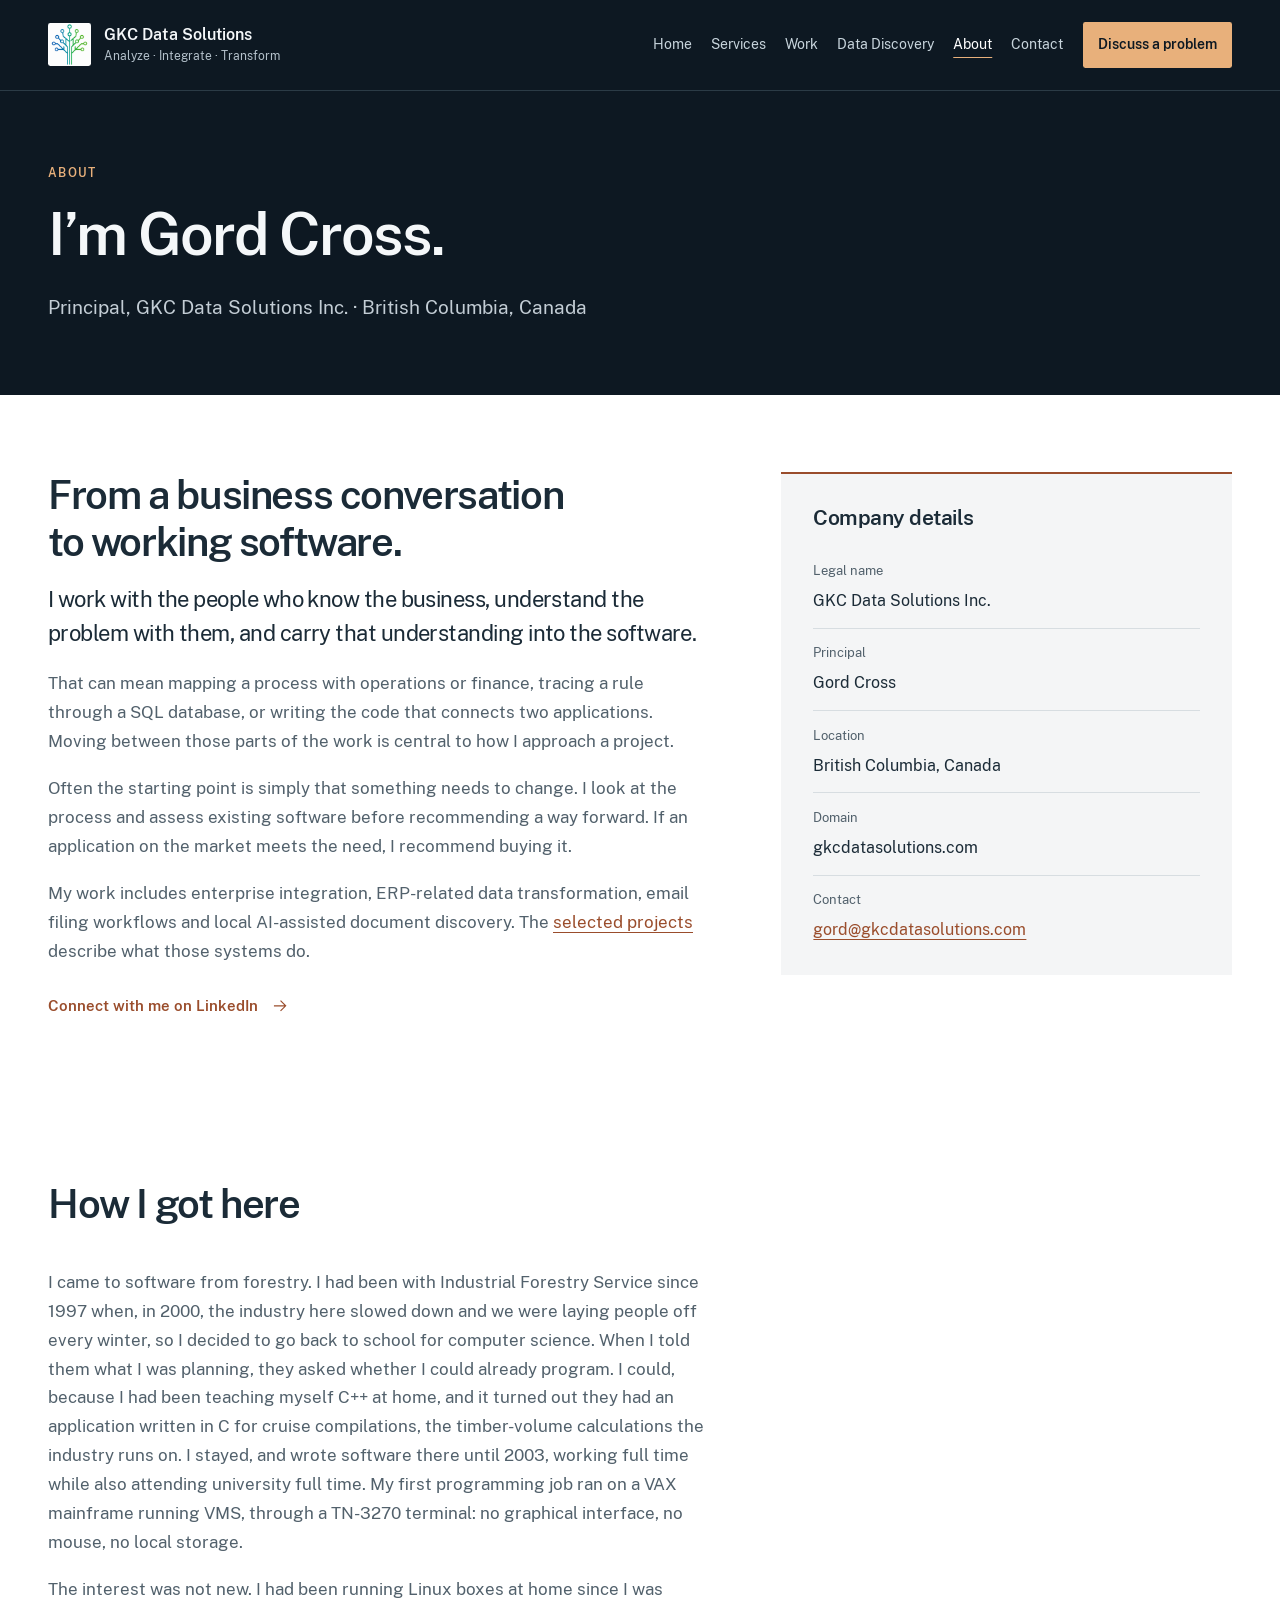
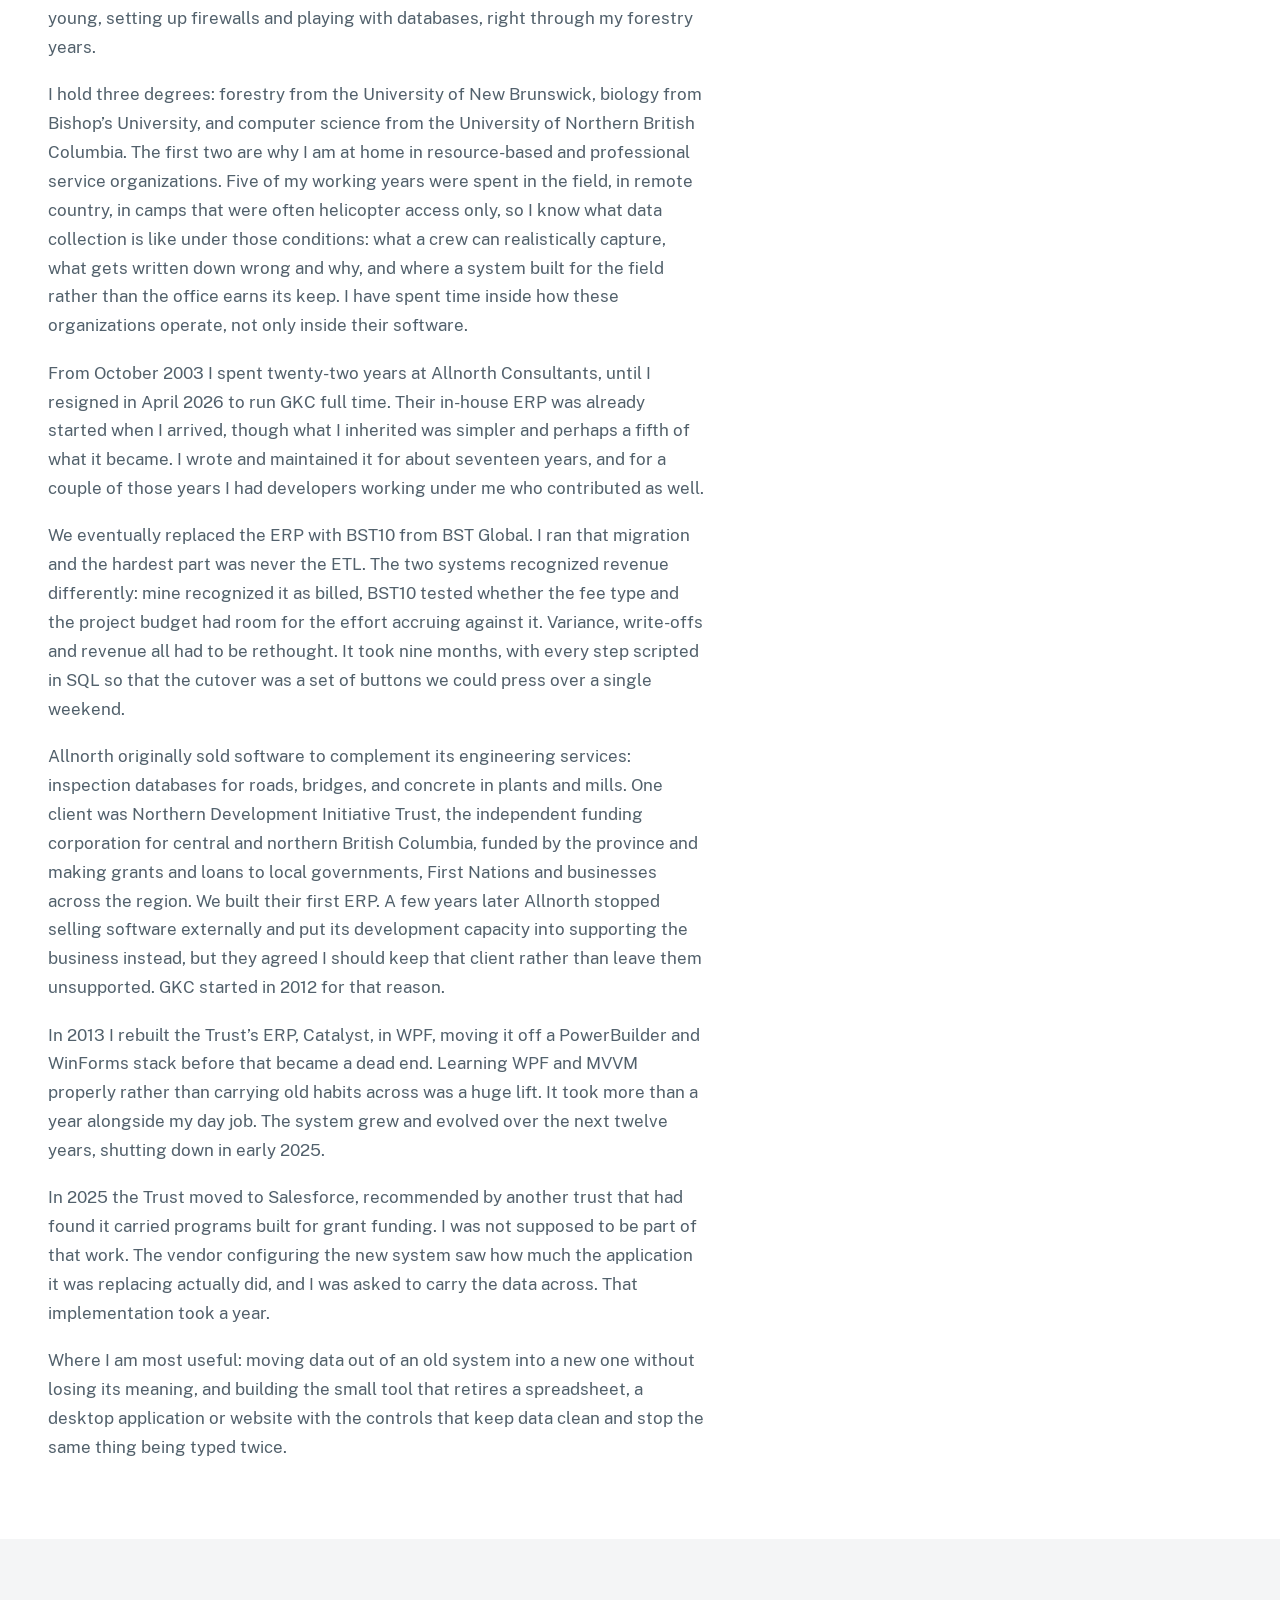
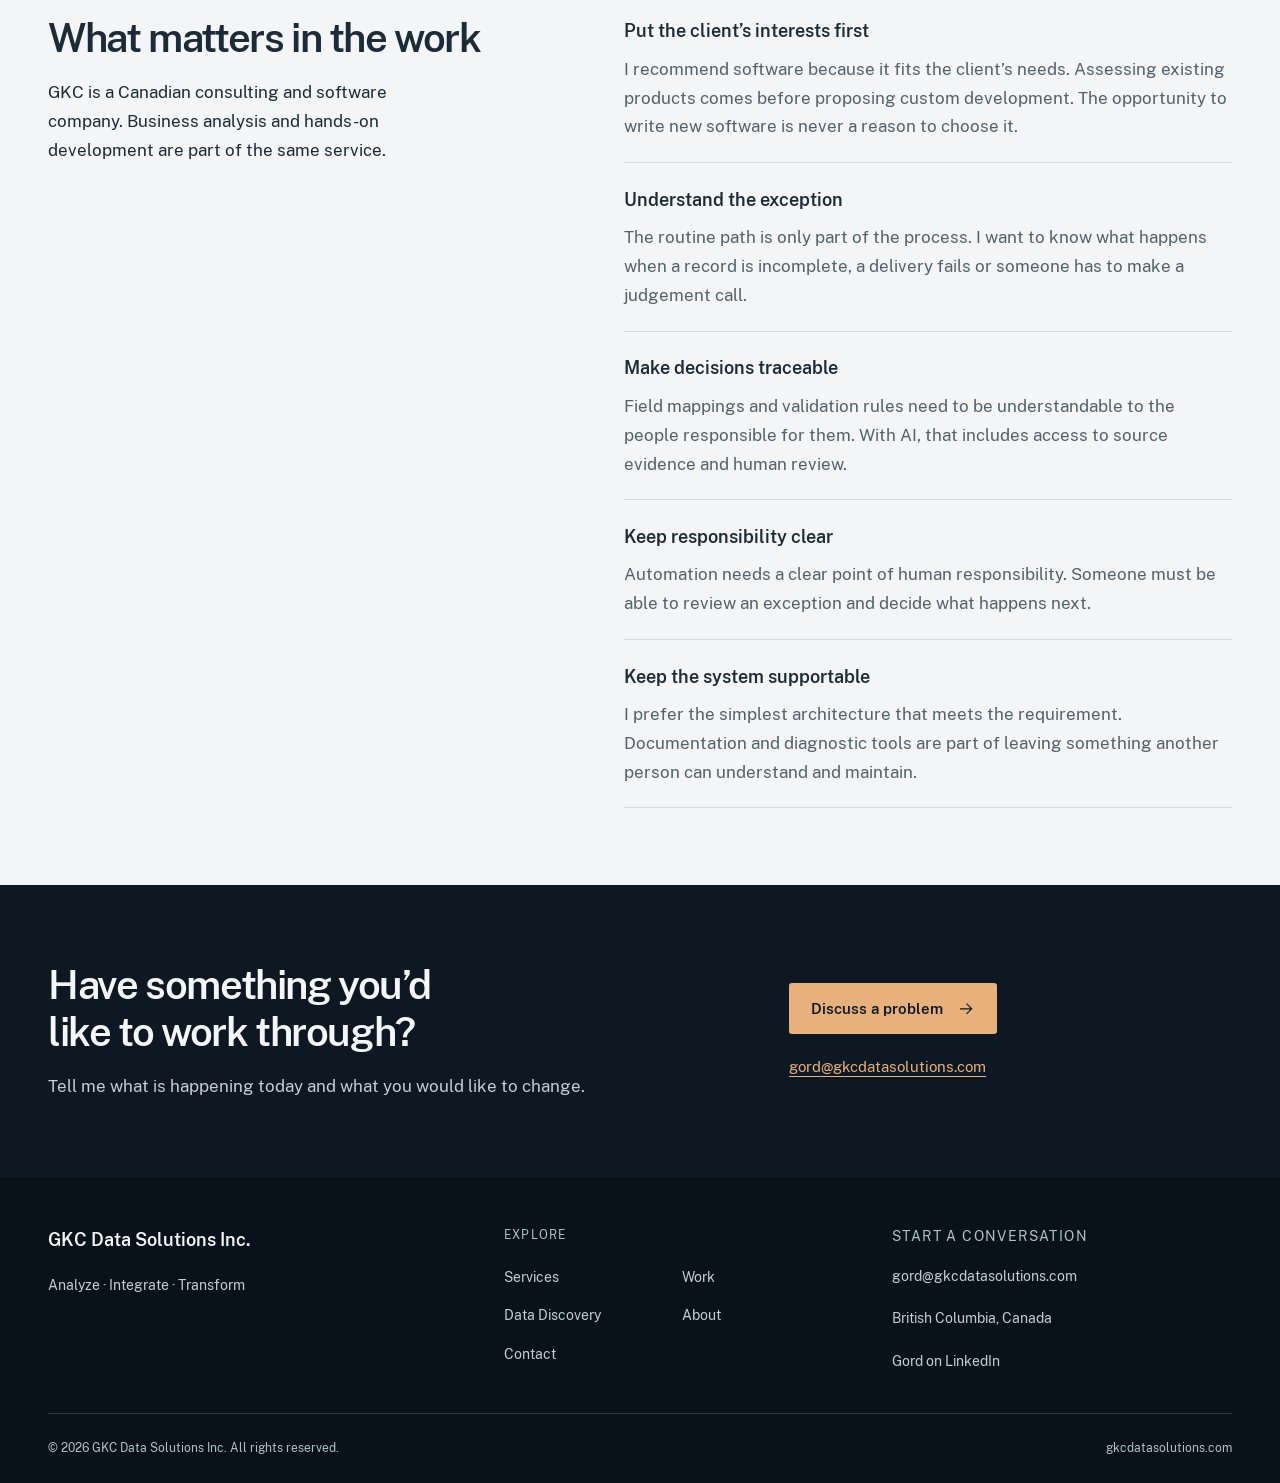
==== commit f67a8bfb: "Use Gord's wording for the Salesforce data migration Co-Authored-By: Claude Opus 5 <noreply@anthropi" ====
--- a/about/index.html
+++ b/about/index.html
@@ -105,7 +105,7 @@
             <p>We eventually replaced the ERP with BST10 from BST Global. I ran that migration and the hardest part was never the ETL. The two systems recognized revenue differently: mine recognized it as billed, BST10 tested whether the fee type and the project budget had room for the effort accruing against it. Variance, write-offs and revenue all had to be rethought. It took nine months, with every step scripted in SQL so that the cutover was a set of buttons we could press over a single weekend.</p>
             <p>Allnorth originally sold software to complement its engineering services: inspection databases for roads, bridges, and concrete in plants and mills. One client was Northern Development Initiative Trust, the independent funding corporation for central and northern British Columbia, funded by the province and making grants and loans to local governments, First Nations and businesses across the region. We built their first ERP. A few years later Allnorth stopped selling software externally and put its development capacity into supporting the business instead, but they agreed I should keep that client rather than leave them unsupported. GKC started in 2012 for that reason.</p>
             <p>In 2013 I rebuilt the Trust&rsquo;s ERP, Catalyst, in WPF, moving it off a PowerBuilder and WinForms stack before that became a dead end. Learning WPF and MVVM properly rather than carrying old habits across was a huge lift. It took more than a year alongside my day job. The system grew and evolved over the next twelve years, shutting down in early 2025.</p>
-            <p>In 2025 the Trust moved to Salesforce, recommended by another trust that had found it carried programs built for grant funding. I was not supposed to be part of that work. The vendor configuring the new system saw how much the application it was replacing actually did, and I was kept on for a further year to carry the data across.</p>
+            <p>In 2025 the Trust moved to Salesforce, recommended by another trust that had found it carried programs built for grant funding. I was not supposed to be part of that work. The vendor configuring the new system saw how much the application it was replacing actually did, and I was asked to carry the data across. That implementation took a year.</p>
             <p>Where I am most useful: moving data out of an old system into a new one without losing its meaning, and building the small tool that retires a spreadsheet, a desktop application or website with the controls that keep data clean and stop the same thing being typed twice.</p>
           </div>
         </div>
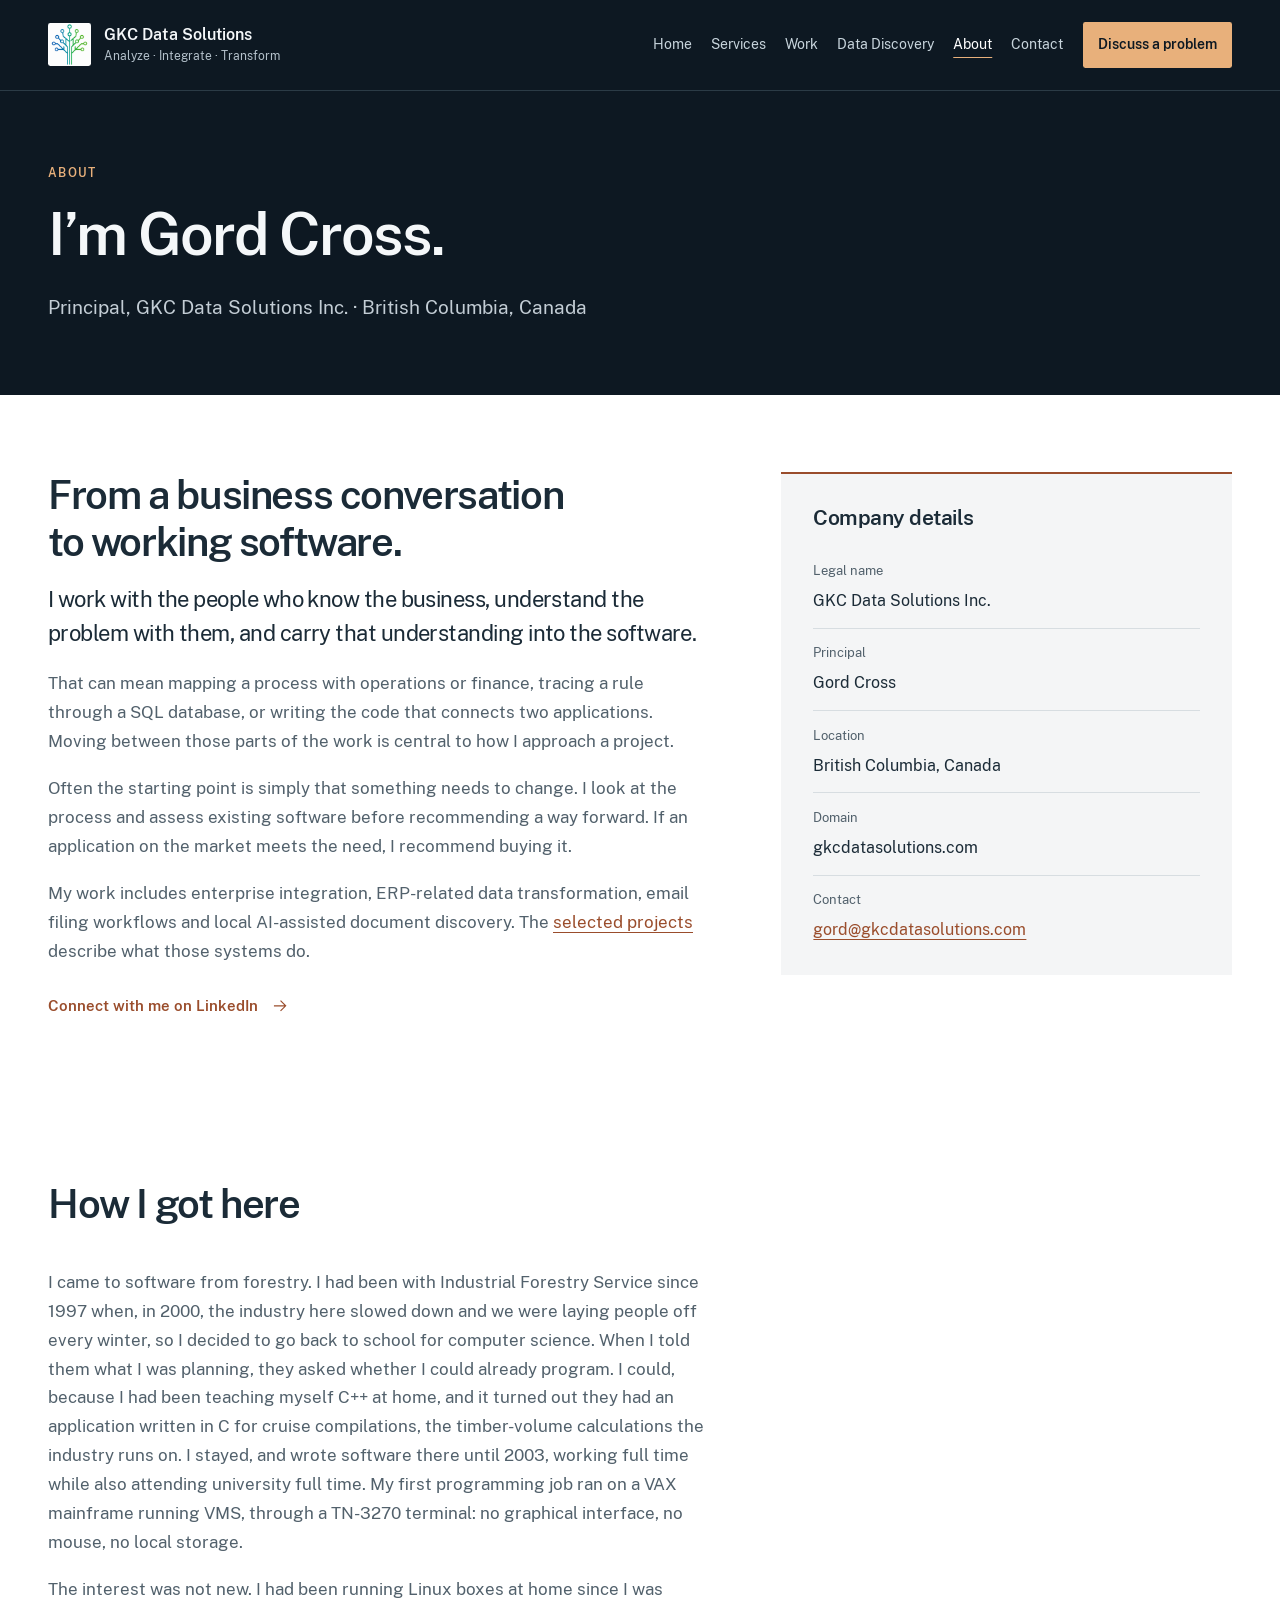
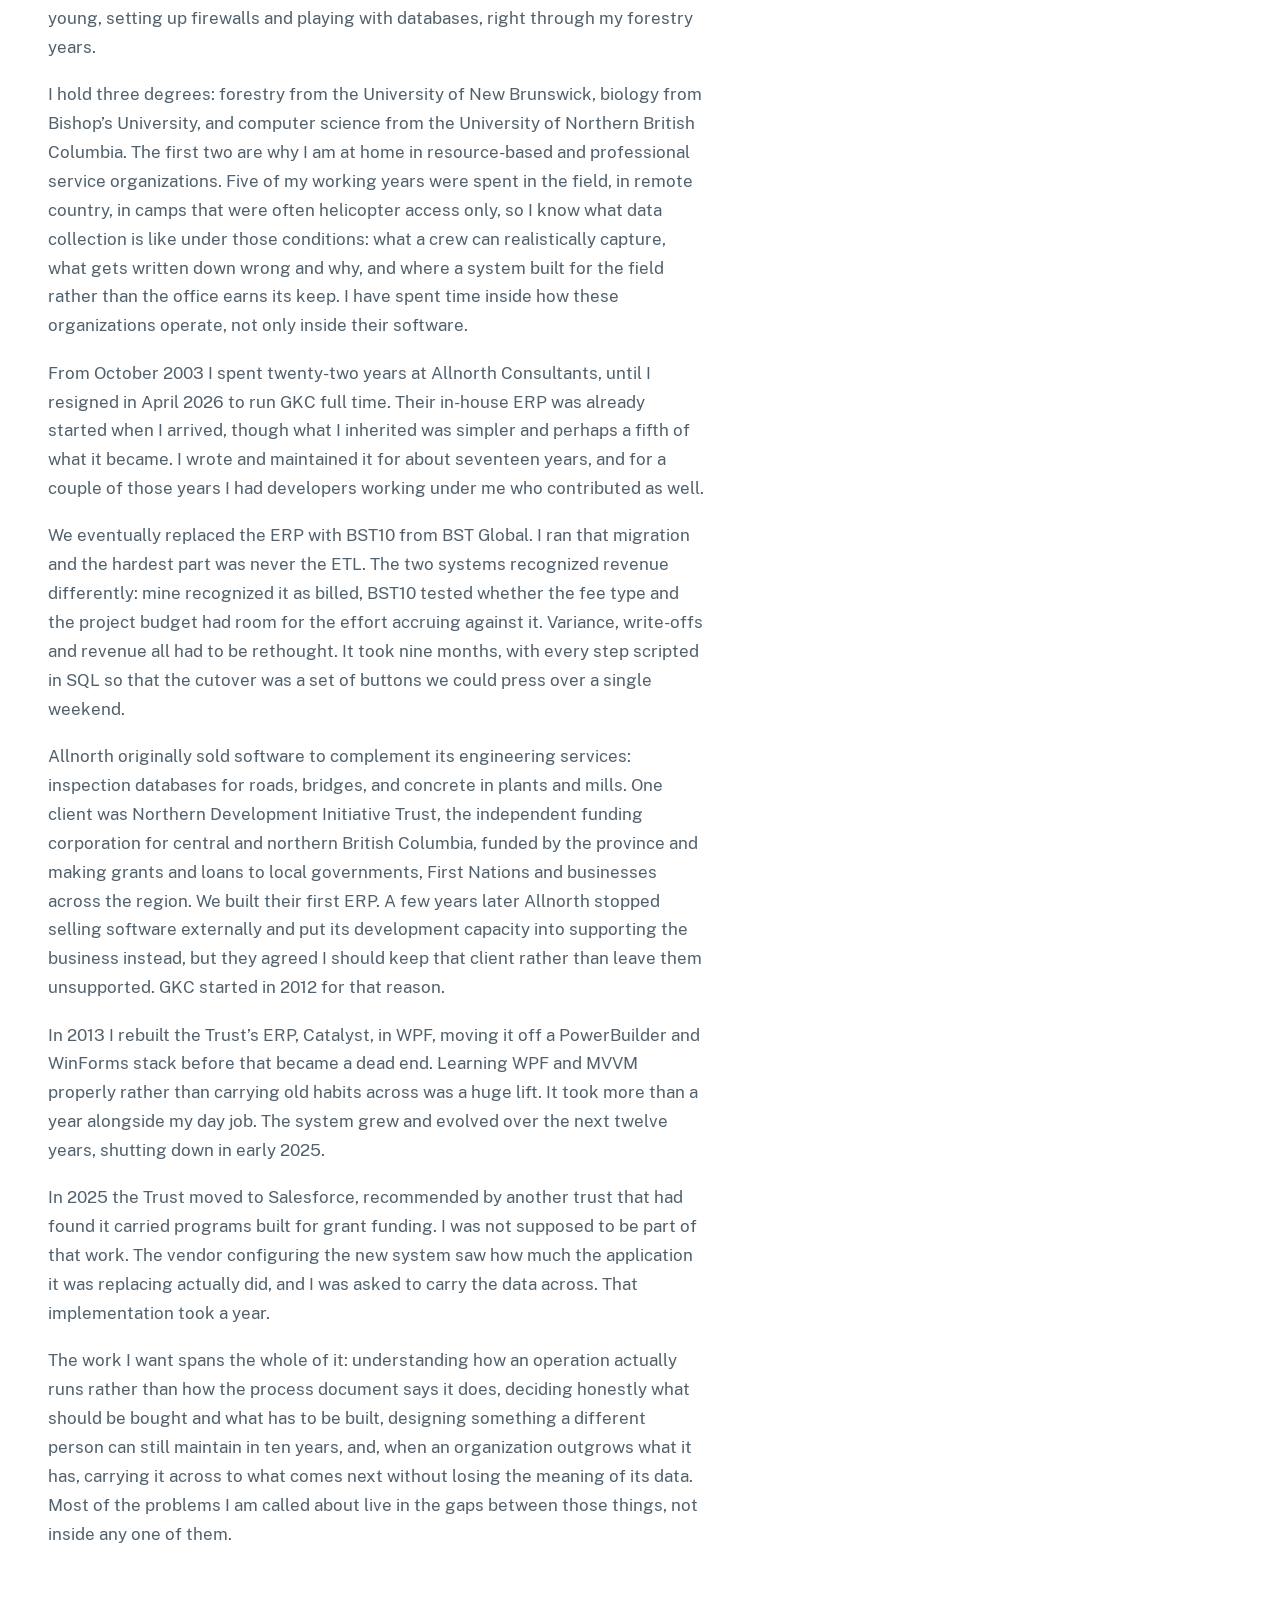
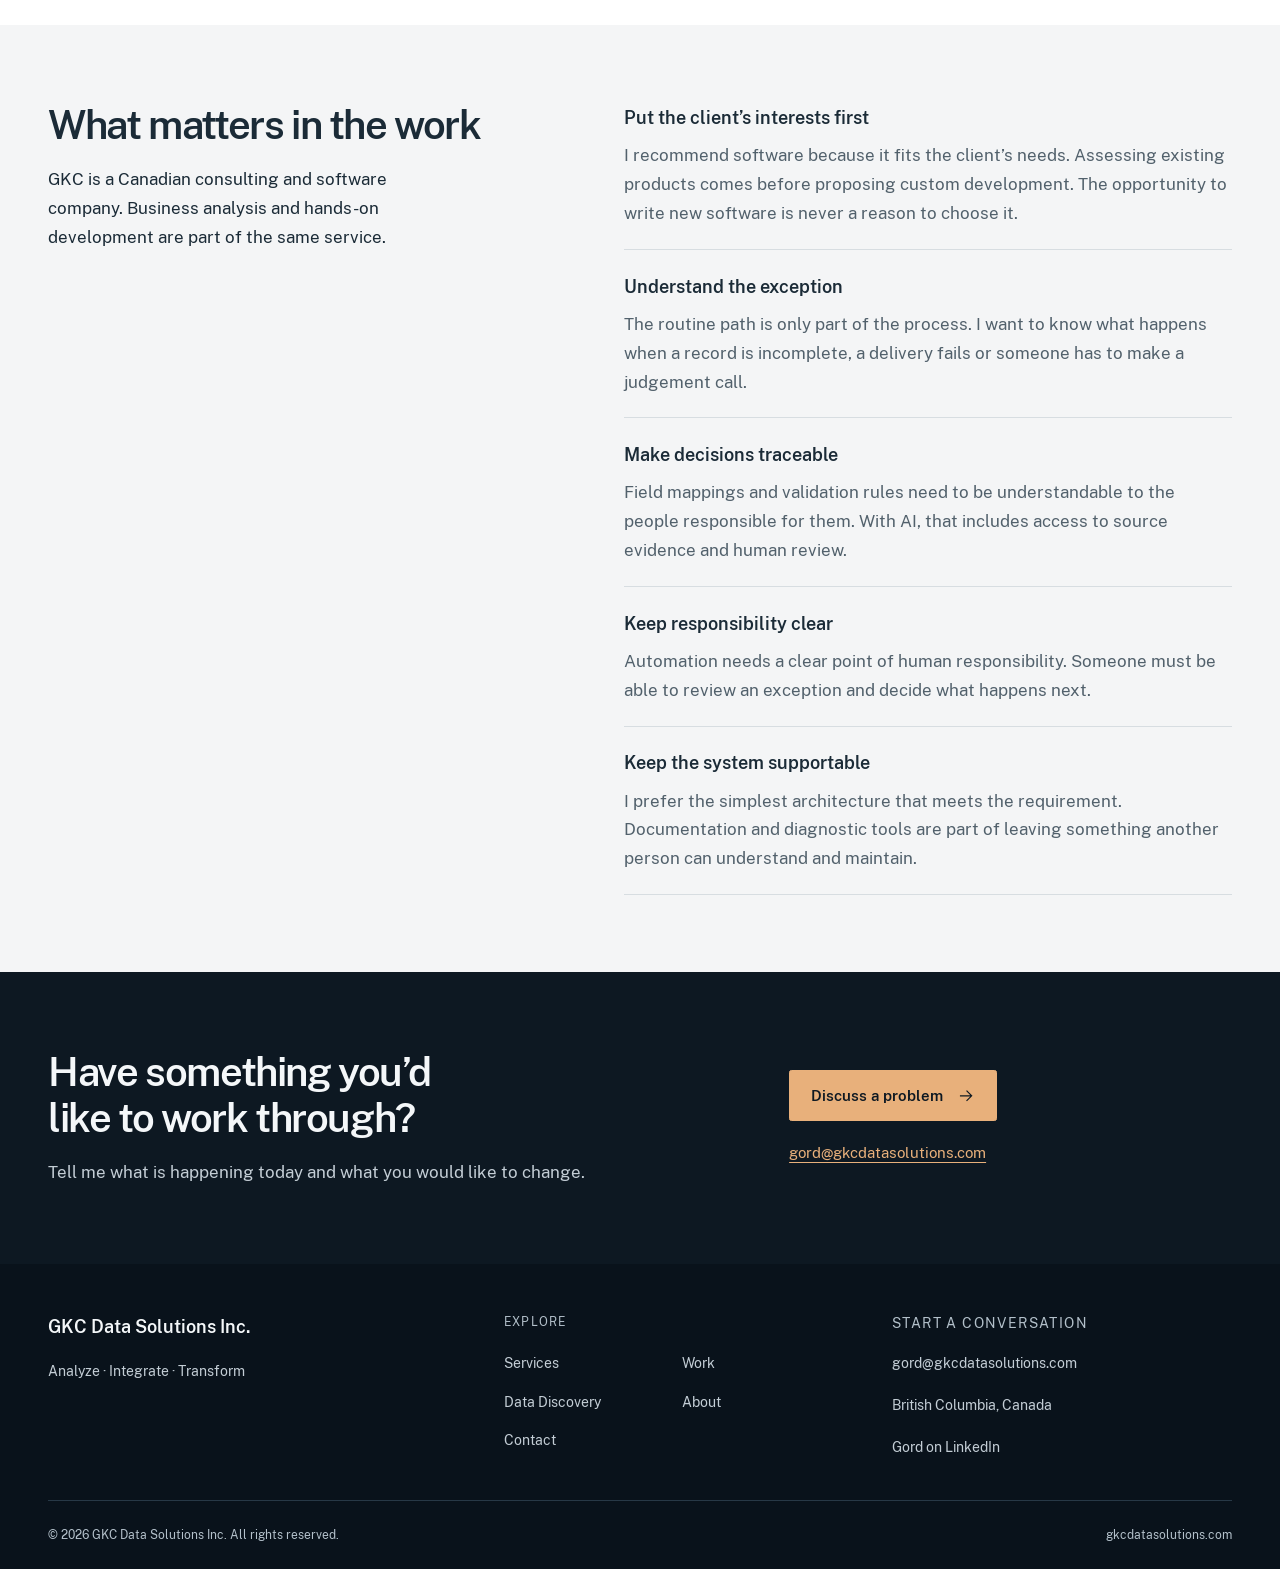
==== commit 1c7ee01c: "Close the biography on judgment rather than tactics The page ended by describing someone who migrate" ====
--- a/about/index.html
+++ b/about/index.html
@@ -106,7 +106,7 @@
             <p>Allnorth originally sold software to complement its engineering services: inspection databases for roads, bridges, and concrete in plants and mills. One client was Northern Development Initiative Trust, the independent funding corporation for central and northern British Columbia, funded by the province and making grants and loans to local governments, First Nations and businesses across the region. We built their first ERP. A few years later Allnorth stopped selling software externally and put its development capacity into supporting the business instead, but they agreed I should keep that client rather than leave them unsupported. GKC started in 2012 for that reason.</p>
             <p>In 2013 I rebuilt the Trust&rsquo;s ERP, Catalyst, in WPF, moving it off a PowerBuilder and WinForms stack before that became a dead end. Learning WPF and MVVM properly rather than carrying old habits across was a huge lift. It took more than a year alongside my day job. The system grew and evolved over the next twelve years, shutting down in early 2025.</p>
             <p>In 2025 the Trust moved to Salesforce, recommended by another trust that had found it carried programs built for grant funding. I was not supposed to be part of that work. The vendor configuring the new system saw how much the application it was replacing actually did, and I was asked to carry the data across. That implementation took a year.</p>
-            <p>Where I am most useful: moving data out of an old system into a new one without losing its meaning, and building the small tool that retires a spreadsheet, a desktop application or website with the controls that keep data clean and stop the same thing being typed twice.</p>
+            <p>The work I want spans the whole of it: understanding how an operation actually runs rather than how the process document says it does, deciding honestly what should be bought and what has to be built, designing something a different person can still maintain in ten years, and, when an organization outgrows what it has, carrying it across to what comes next without losing the meaning of its data. Most of the problems I am called about live in the gaps between those things, not inside any one of them.</p>
           </div>
         </div>
       </section>
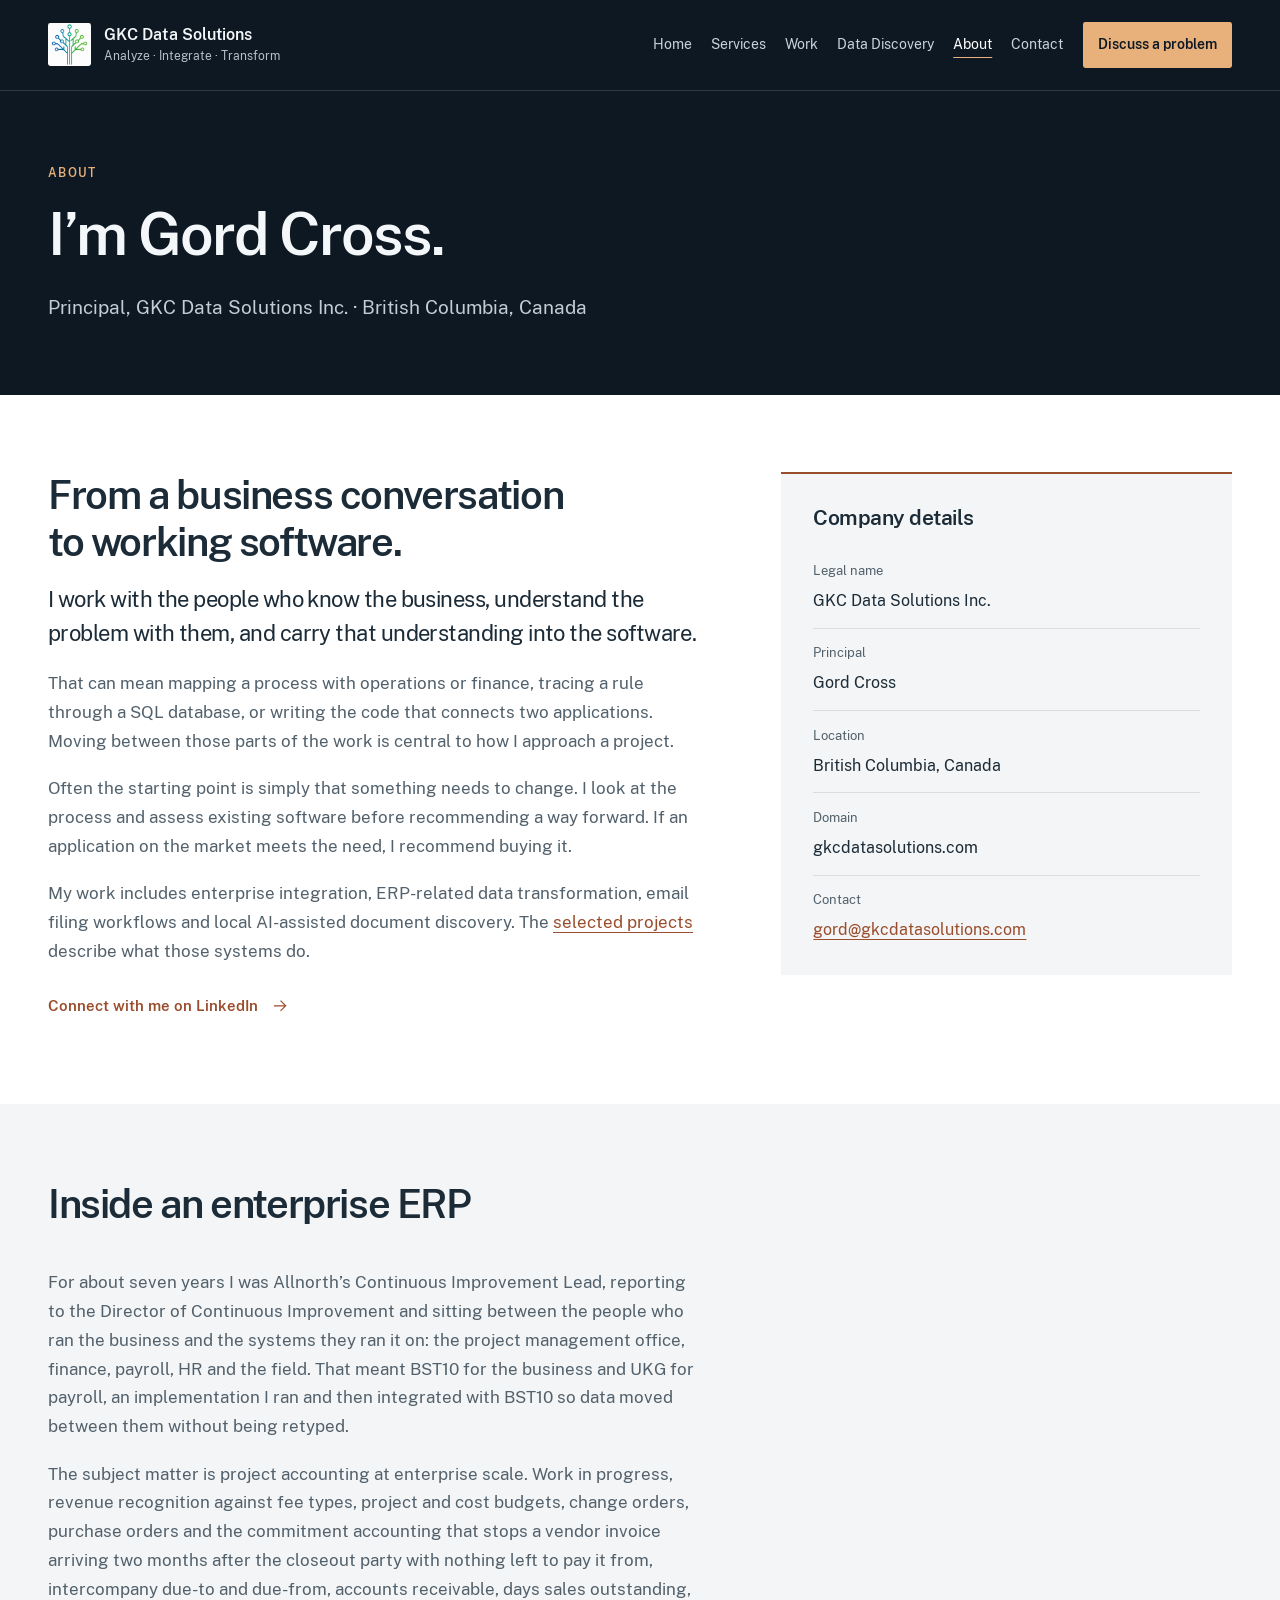
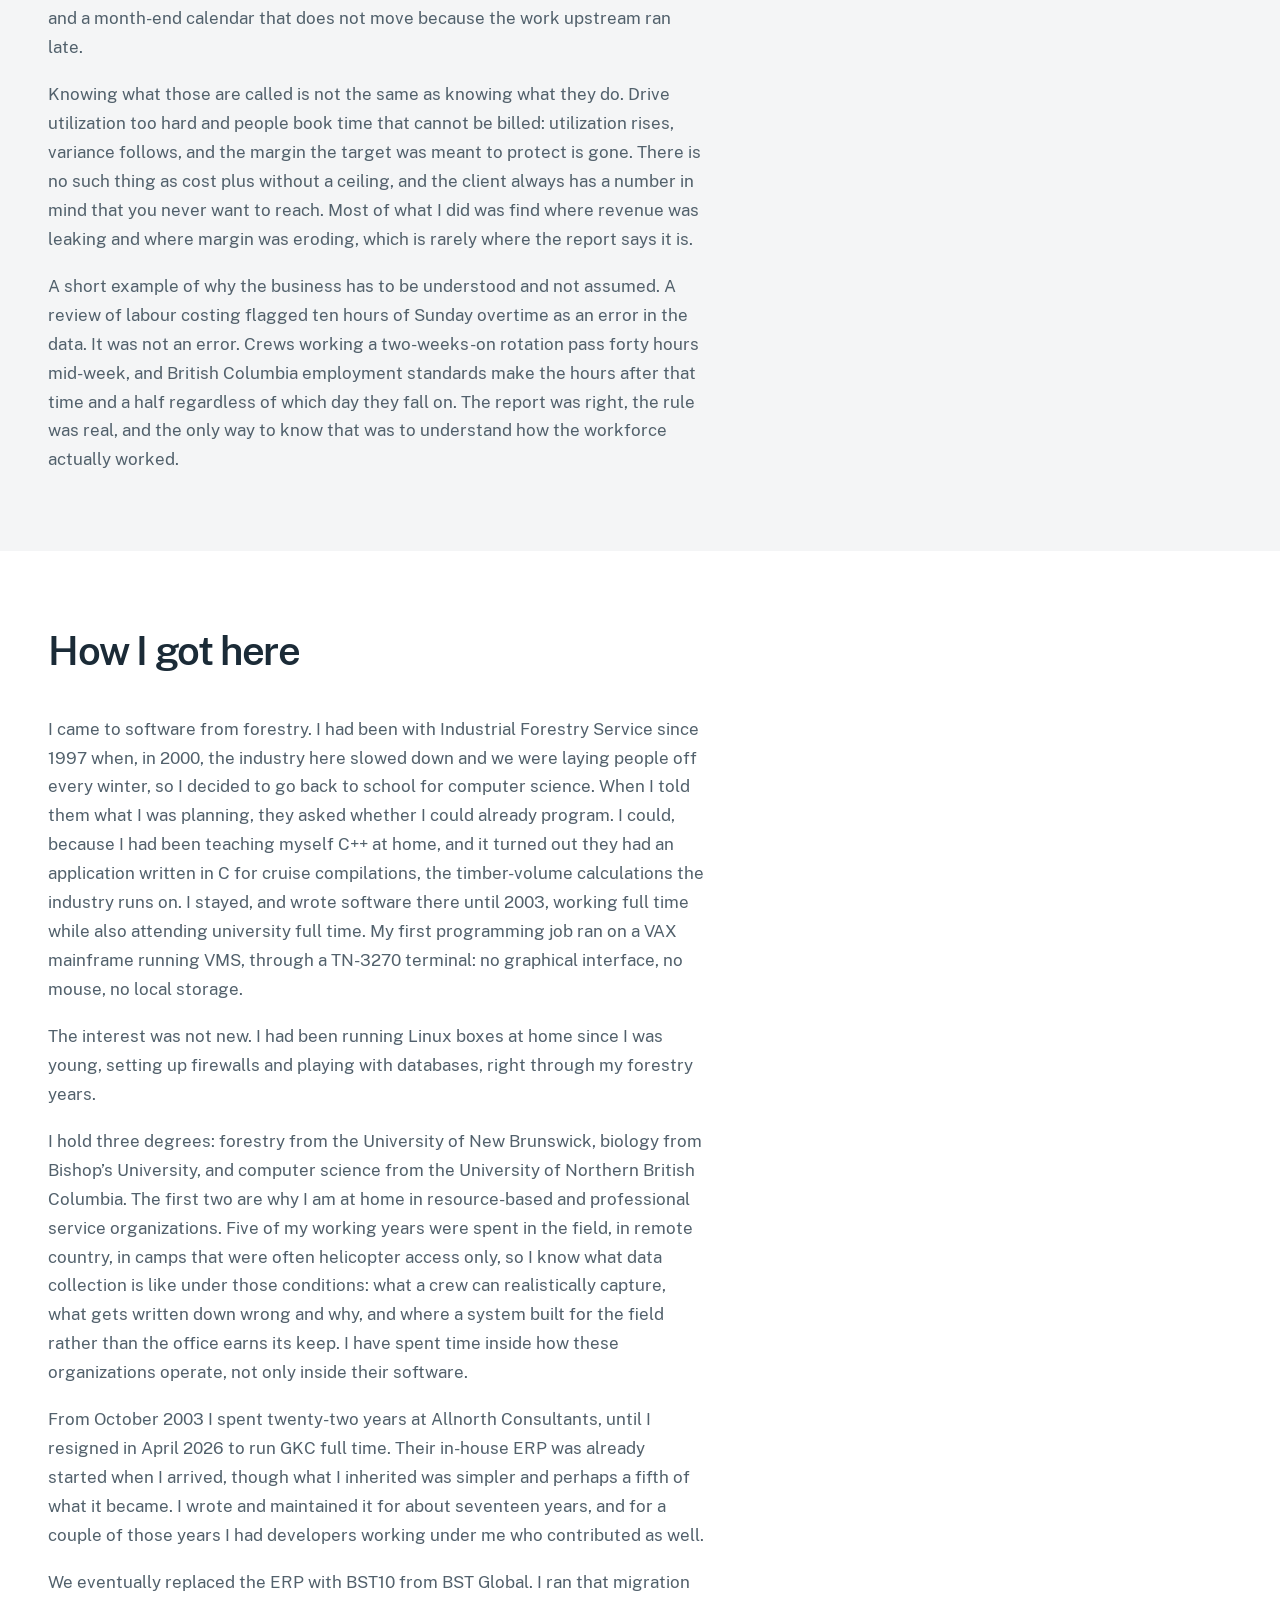
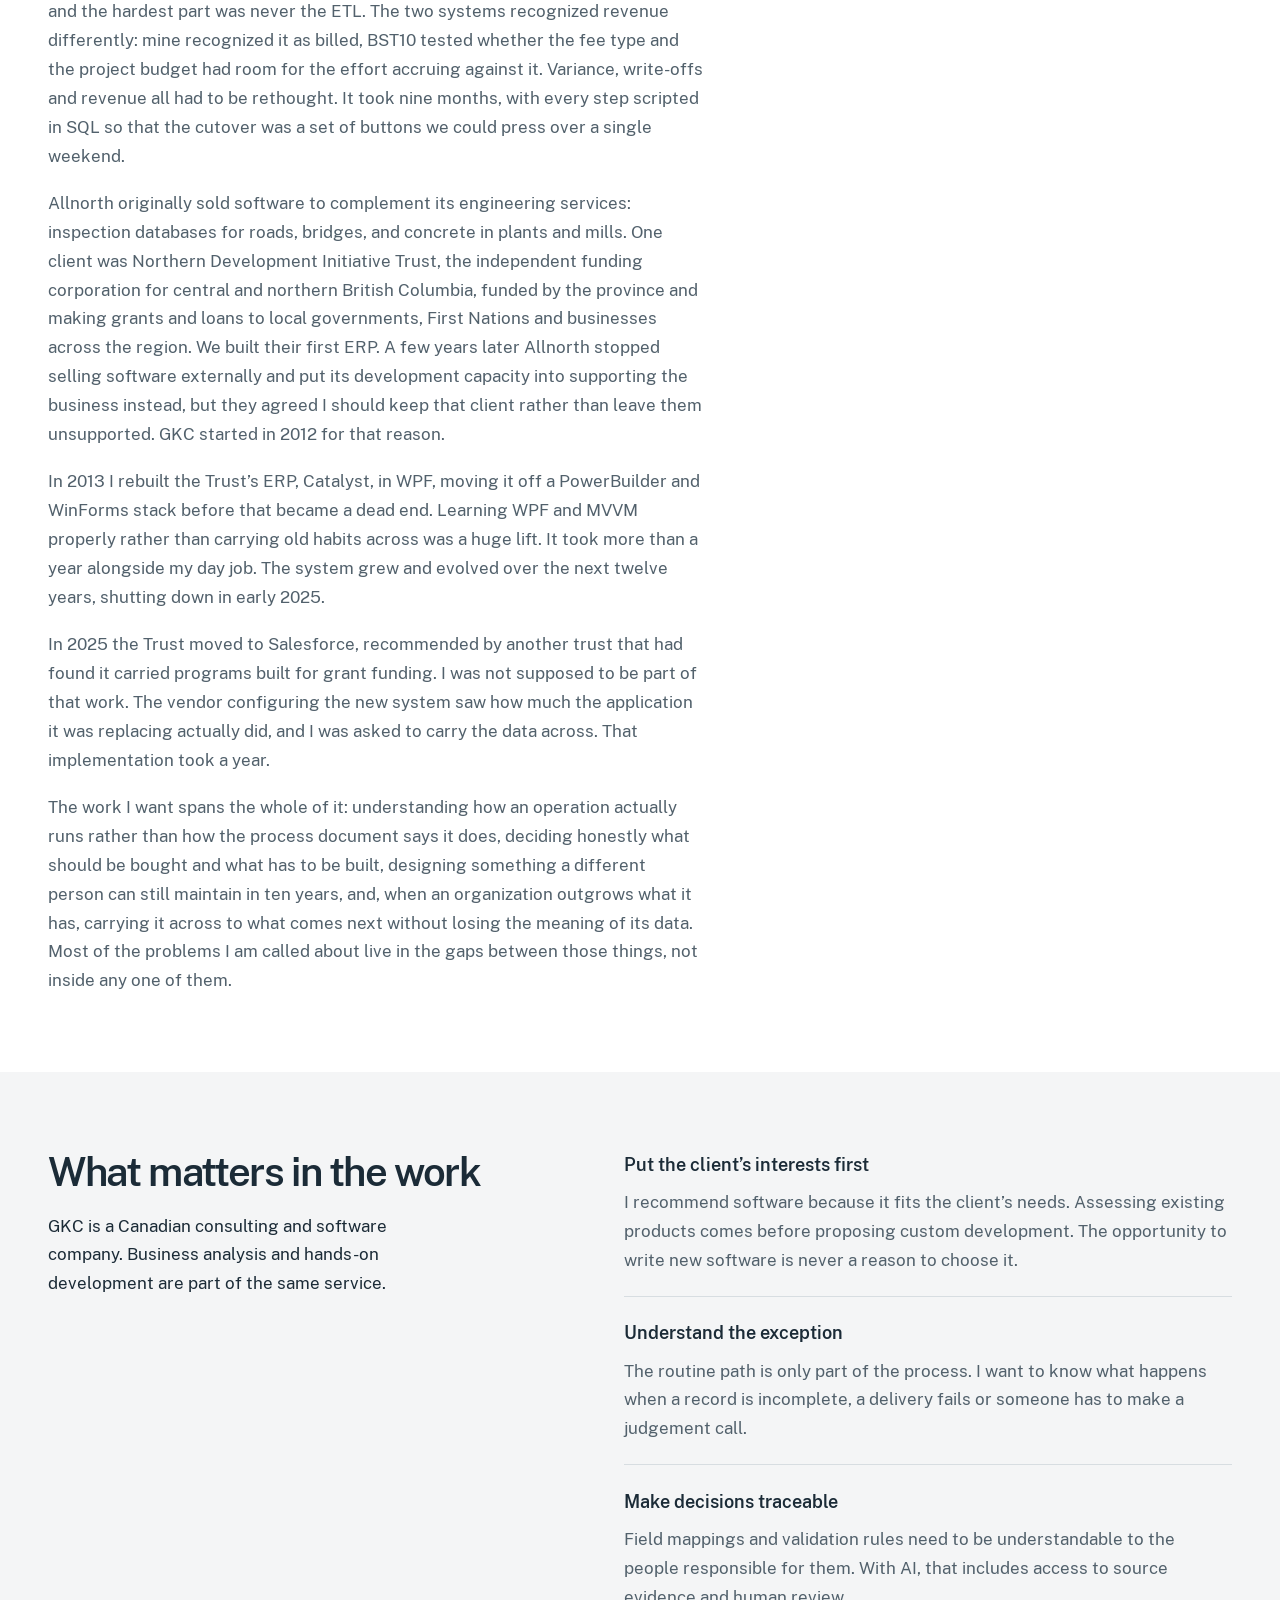
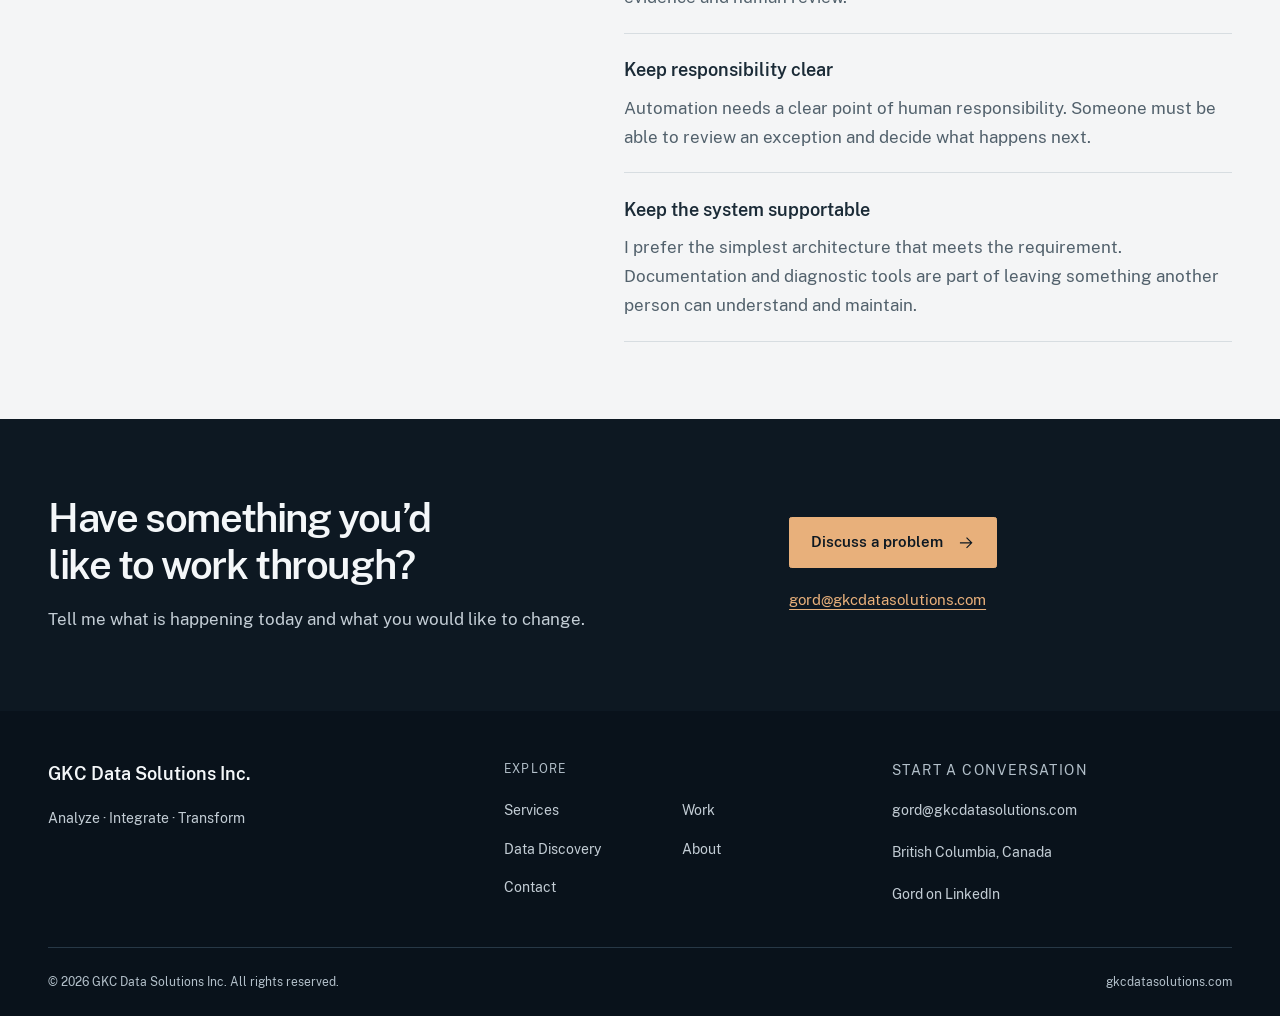
==== commit bfc5589a: "Show the enterprise ERP experience on About Services promises ERP fit/gap analysis and the site back" ====
--- a/about/index.html
+++ b/about/index.html
@@ -92,12 +92,25 @@
           </aside>
         </div>
       </section>
+      <section class="section soft" id="erp" aria-labelledby="erp-title">
+        <div class="shell">
+          <div class="section-heading">
+            <h2 id="erp-title">Inside an enterprise ERP</h2>
+          </div>
+          <div class="page-narrative">
+            <p>For about seven years I was Allnorth&rsquo;s Continuous Improvement Lead, reporting to the Director of Continuous Improvement and sitting between the people who ran the business and the systems they ran it on: the project management office, finance, payroll, HR and the field. That meant BST10 for the business and UKG for payroll, an implementation I ran and then integrated with BST10 so data moved between them without being retyped.</p>
+            <p>The subject matter is project accounting at enterprise scale. Work in progress, revenue recognition against fee types, project and cost budgets, change orders, purchase orders and the commitment accounting that stops a vendor invoice arriving two months after the closeout party with nothing left to pay it from, intercompany due-to and due-from, accounts receivable, days sales outstanding, and a month-end calendar that does not move because the work upstream ran late.</p>
+            <p>Knowing what those are called is not the same as knowing what they do. Drive utilization too hard and people book time that cannot be billed: utilization rises, variance follows, and the margin the target was meant to protect is gone. There is no such thing as cost plus without a ceiling, and the client always has a number in mind that you never want to reach. Most of what I did was find where revenue was leaking and where margin was eroding, which is rarely where the report says it is.</p>
+            <p>A short example of why the business has to be understood and not assumed. A review of labour costing flagged ten hours of Sunday overtime as an error in the data. It was not an error. Crews working a two-weeks-on rotation pass forty hours mid-week, and British Columbia employment standards make the hours after that time and a half regardless of which day they fall on. The report was right, the rule was real, and the only way to know that was to understand how the workforce actually worked.</p>
+          </div>
+        </div>
+      </section>
       <section class="section" id="background" aria-labelledby="background-title">
         <div class="shell">
           <div class="section-heading">
             <h2 id="background-title">How I got here</h2>
           </div>
-          <div class="background-narrative">
+          <div class="page-narrative">
             <p>I came to software from forestry. I had been with Industrial Forestry Service since 1997 when, in 2000, the industry here slowed down and we were laying people off every winter, so I decided to go back to school for computer science. When I told them what I was planning, they asked whether I could already program. I could, because I had been teaching myself C++ at home, and it turned out they had an application written in C for cruise compilations, the timber-volume calculations the industry runs on. I stayed, and wrote software there until 2003, working full time while also attending university full time. My first programming job ran on a VAX mainframe running VMS, through a TN-3270 terminal: no graphical interface, no mouse, no local storage.</p>
             <p>The interest was not new. I had been running Linux boxes at home since I was young, setting up firewalls and playing with databases, right through my forestry years.</p>
             <p>I hold three degrees: forestry from the University of New Brunswick, biology from Bishop&rsquo;s University, and computer science from the University of Northern British Columbia. The first two are why I am at home in resource-based and professional service organizations. Five of my working years were spent in the field, in remote country, in camps that were often helicopter access only, so I know what data collection is like under those conditions: what a crew can realistically capture, what gets written down wrong and why, and where a system built for the field rather than the office earns its keep. I have spent time inside how these organizations operate, not only inside their software.</p>
--- a/styles.css
+++ b/styles.css
@@ -186,8 +186,8 @@
 .bio p { color: var(--muted); max-width: 65ch; }
 .bio .intro-copy { color: var(--ink); }
 .profile-layout { display: grid; grid-template-columns: minmax(0, 1.45fr) minmax(0, 1fr); gap: 5rem; align-items: start; }
-.background-narrative { max-width: 41rem; }
-.background-narrative p { color: var(--muted); }
+.page-narrative { max-width: 41rem; }
+.page-narrative p { color: var(--muted); }
 .principle-list { margin: 0; }
 .principle-list > div { padding-block: 1.3rem; border-bottom: 1px solid var(--border); }
 .principle-list > div:first-child { padding-top: 0; }
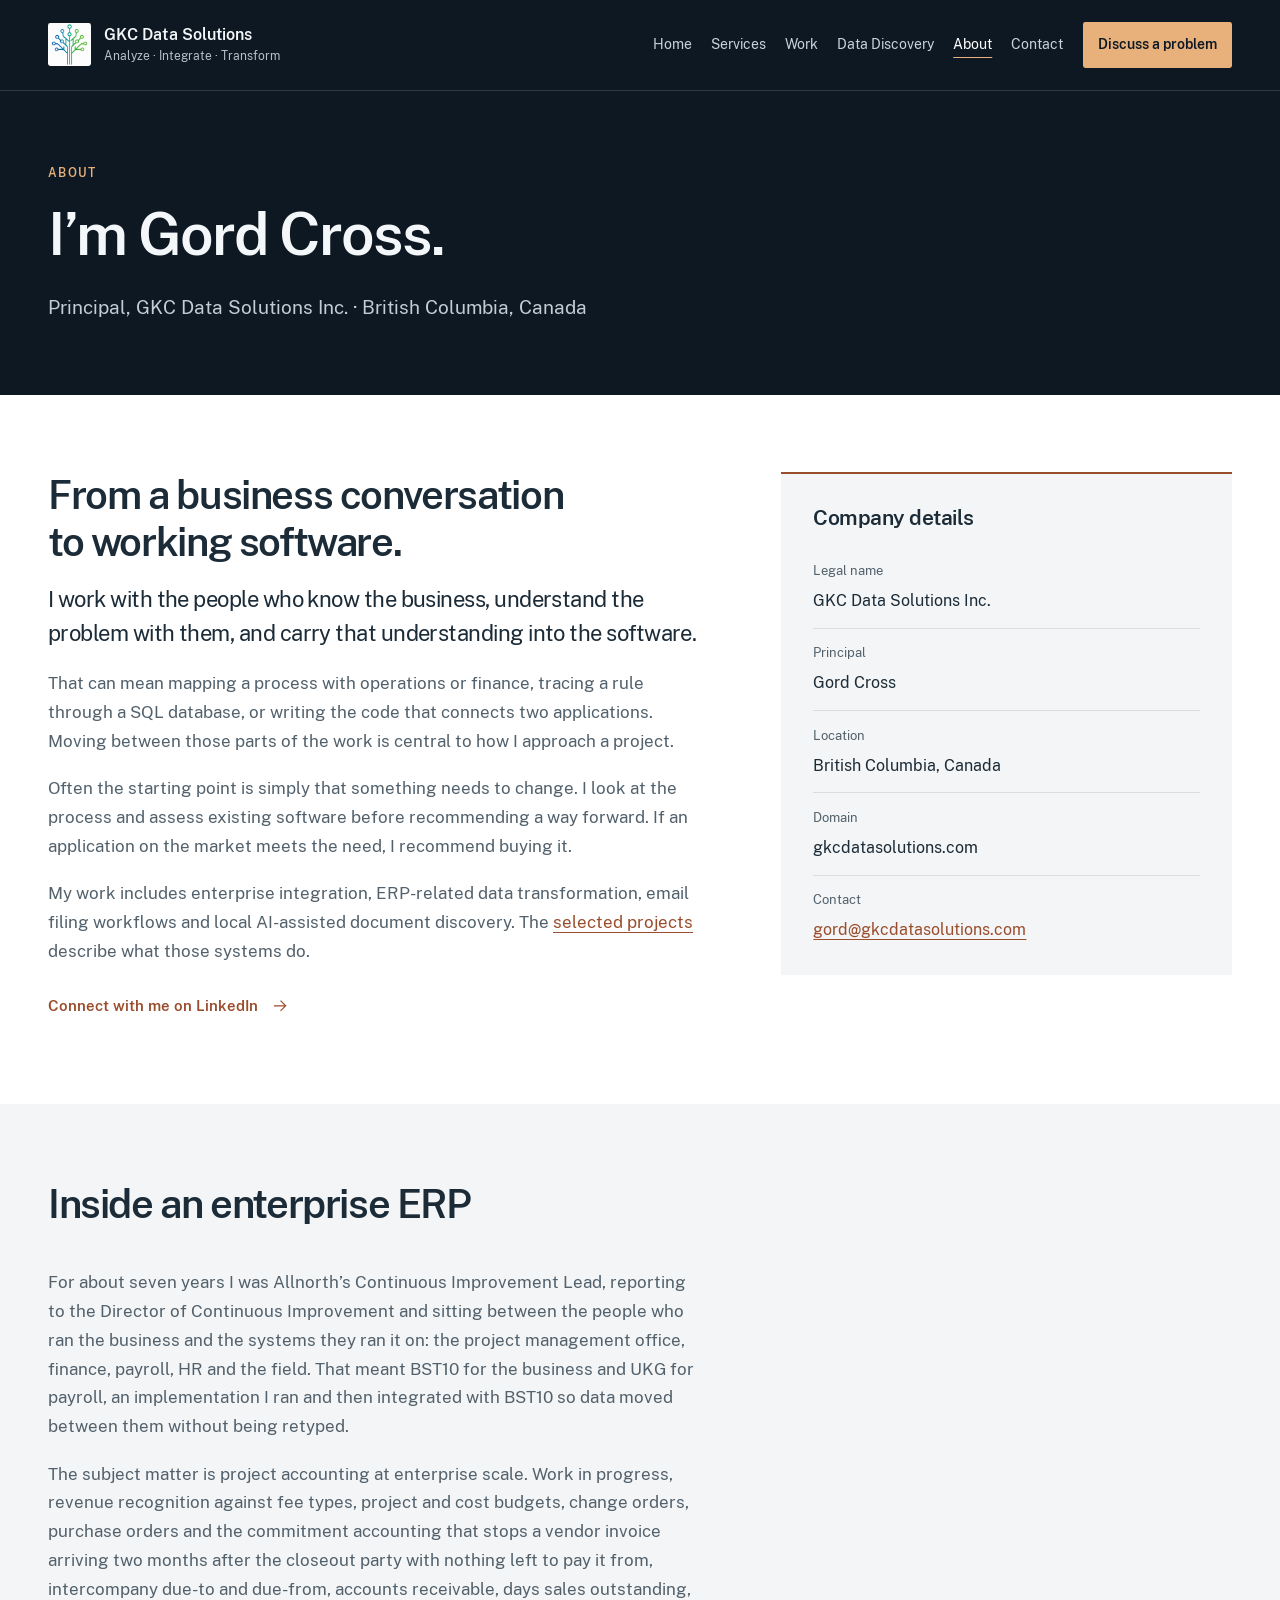
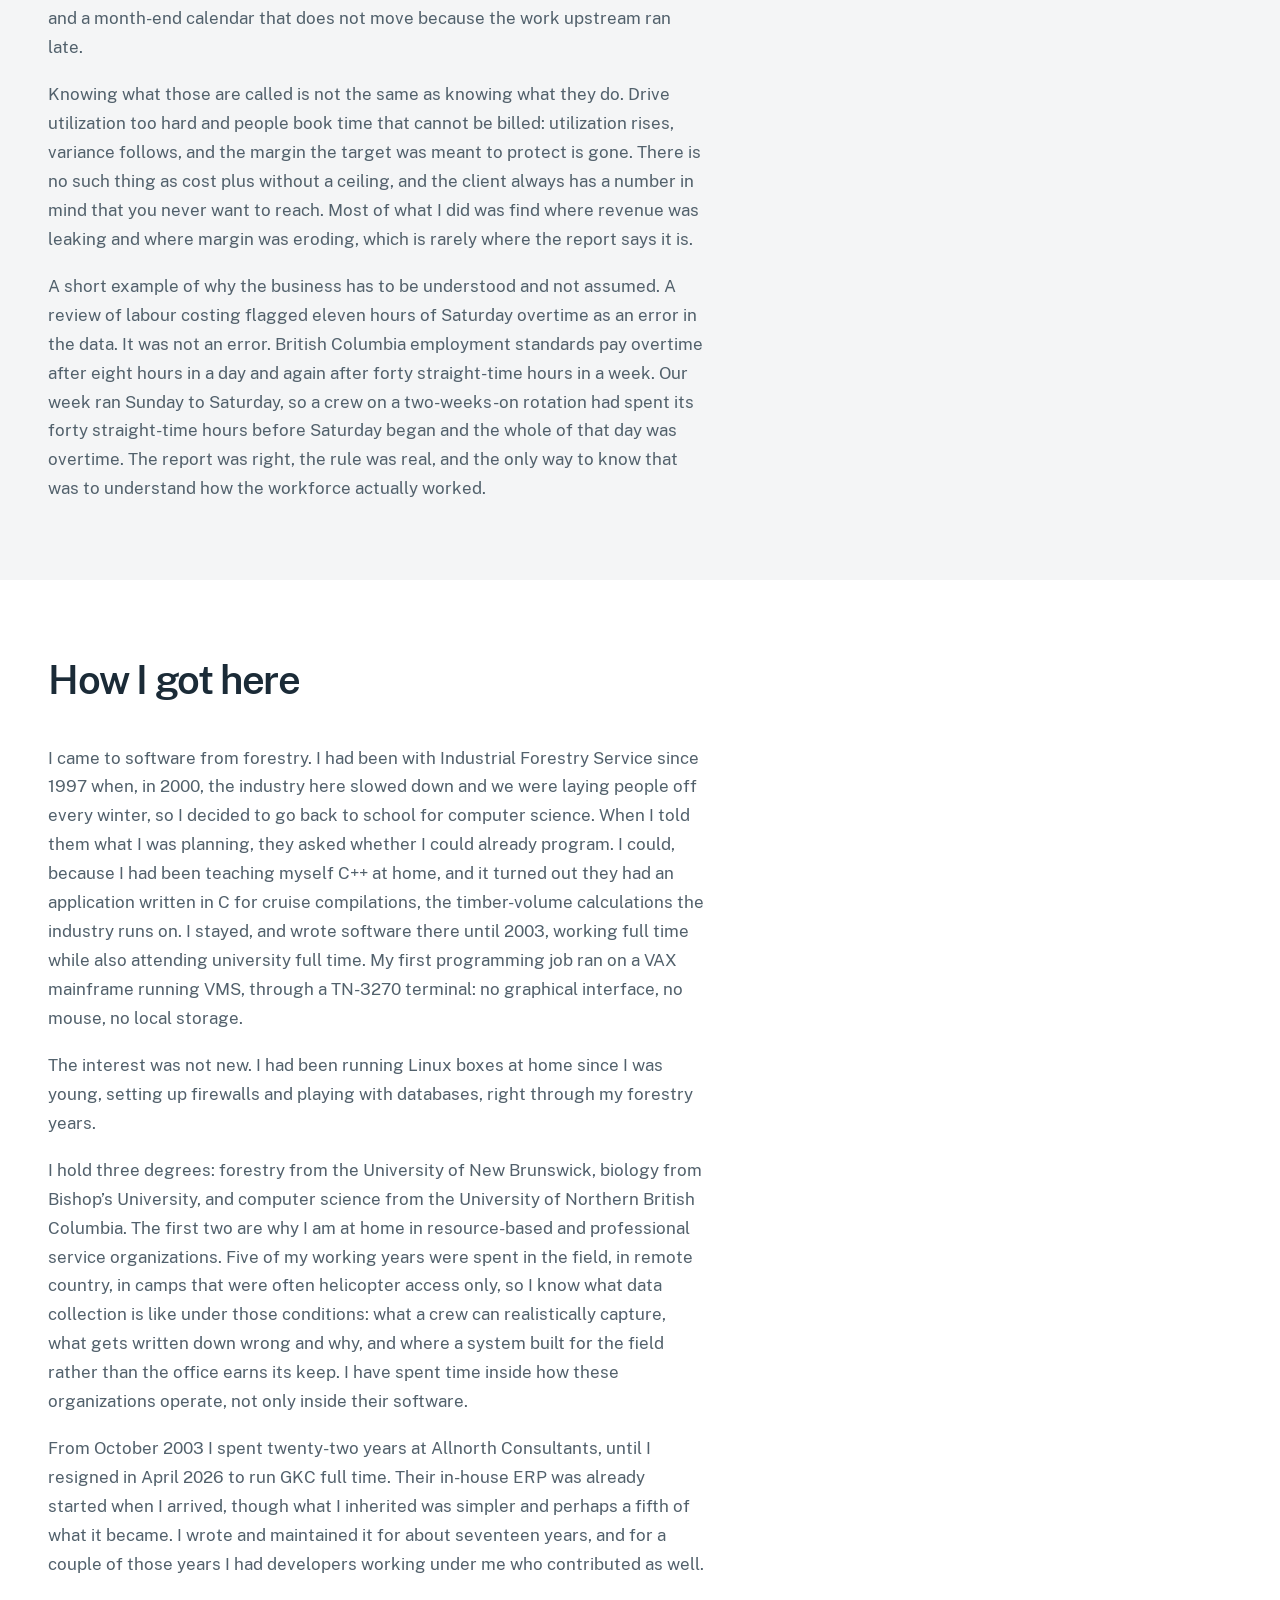
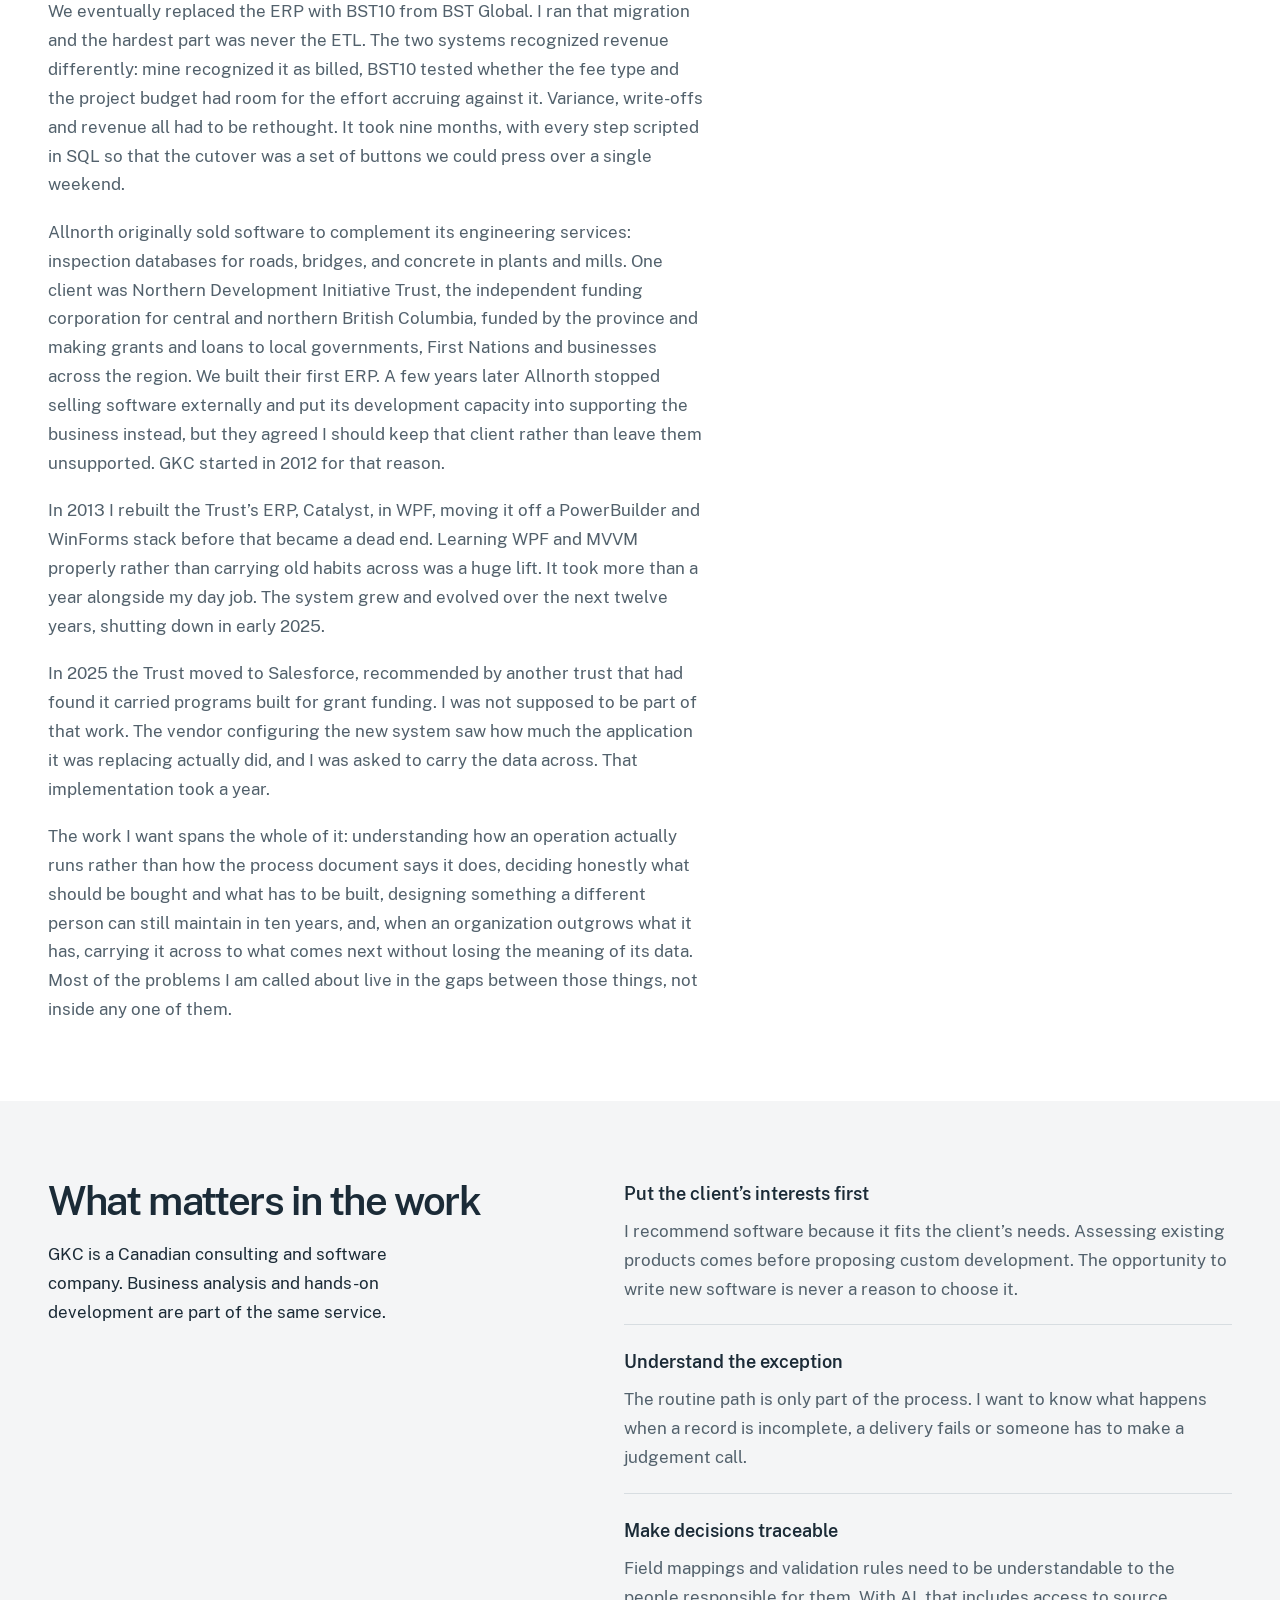
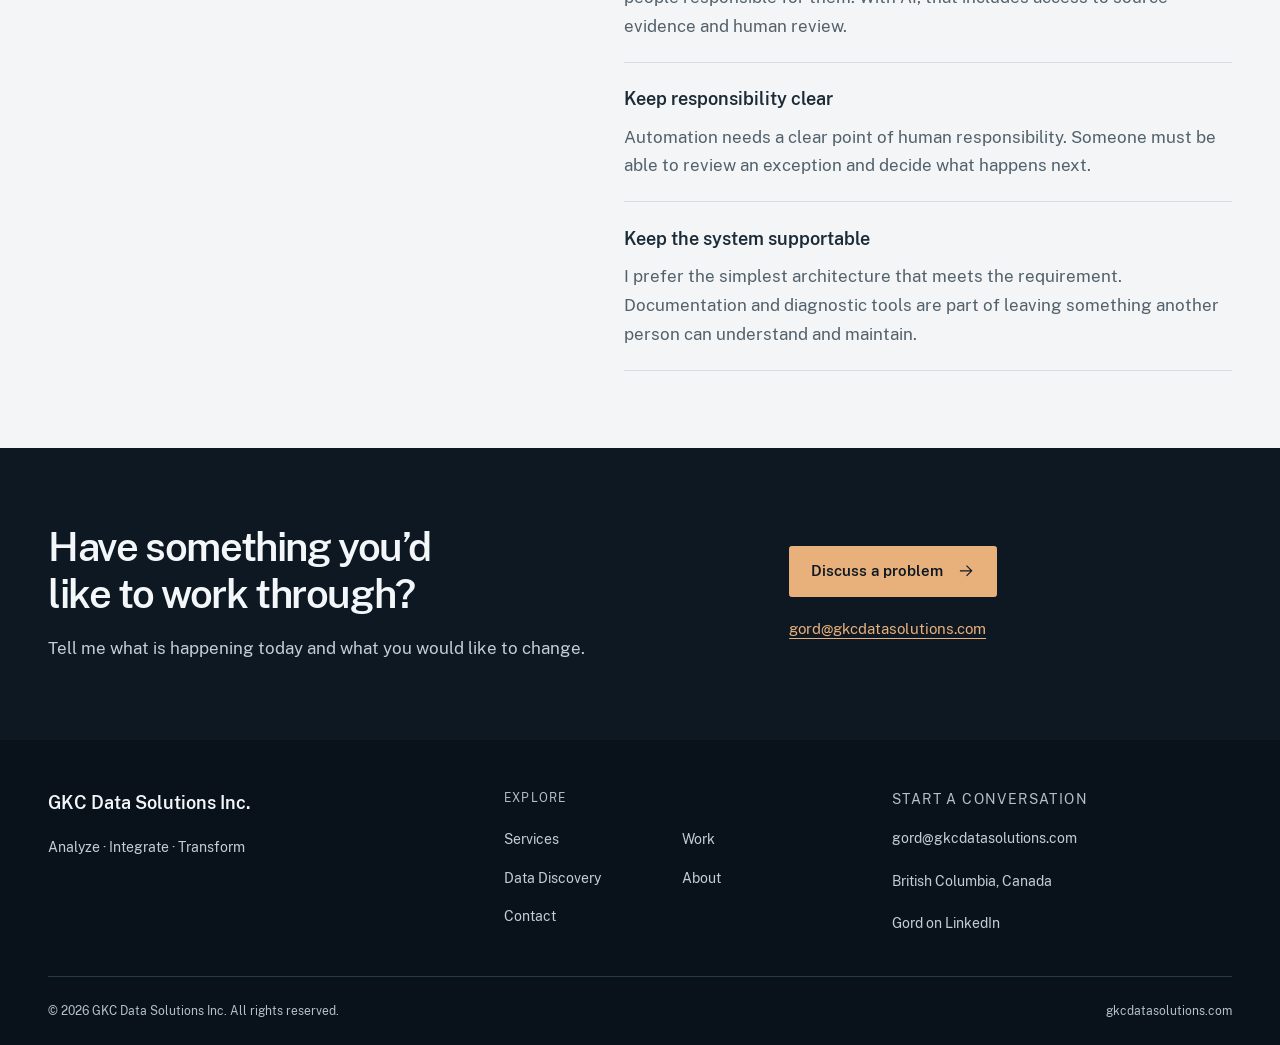
==== commit 3dd4b336: "Get the overtime example right Eleven hours on a Saturday, not ten on a Sunday, and the mechanism wa" ====
--- a/about/index.html
+++ b/about/index.html
@@ -101,7 +101,7 @@
             <p>For about seven years I was Allnorth&rsquo;s Continuous Improvement Lead, reporting to the Director of Continuous Improvement and sitting between the people who ran the business and the systems they ran it on: the project management office, finance, payroll, HR and the field. That meant BST10 for the business and UKG for payroll, an implementation I ran and then integrated with BST10 so data moved between them without being retyped.</p>
             <p>The subject matter is project accounting at enterprise scale. Work in progress, revenue recognition against fee types, project and cost budgets, change orders, purchase orders and the commitment accounting that stops a vendor invoice arriving two months after the closeout party with nothing left to pay it from, intercompany due-to and due-from, accounts receivable, days sales outstanding, and a month-end calendar that does not move because the work upstream ran late.</p>
             <p>Knowing what those are called is not the same as knowing what they do. Drive utilization too hard and people book time that cannot be billed: utilization rises, variance follows, and the margin the target was meant to protect is gone. There is no such thing as cost plus without a ceiling, and the client always has a number in mind that you never want to reach. Most of what I did was find where revenue was leaking and where margin was eroding, which is rarely where the report says it is.</p>
-            <p>A short example of why the business has to be understood and not assumed. A review of labour costing flagged ten hours of Sunday overtime as an error in the data. It was not an error. Crews working a two-weeks-on rotation pass forty hours mid-week, and British Columbia employment standards make the hours after that time and a half regardless of which day they fall on. The report was right, the rule was real, and the only way to know that was to understand how the workforce actually worked.</p>
+            <p>A short example of why the business has to be understood and not assumed. A review of labour costing flagged eleven hours of Saturday overtime as an error in the data. It was not an error. British Columbia employment standards pay overtime after eight hours in a day and again after forty straight-time hours in a week. Our week ran Sunday to Saturday, so a crew on a two-weeks-on rotation had spent its forty straight-time hours before Saturday began and the whole of that day was overtime. The report was right, the rule was real, and the only way to know that was to understand how the workforce actually worked.</p>
           </div>
         </div>
       </section>
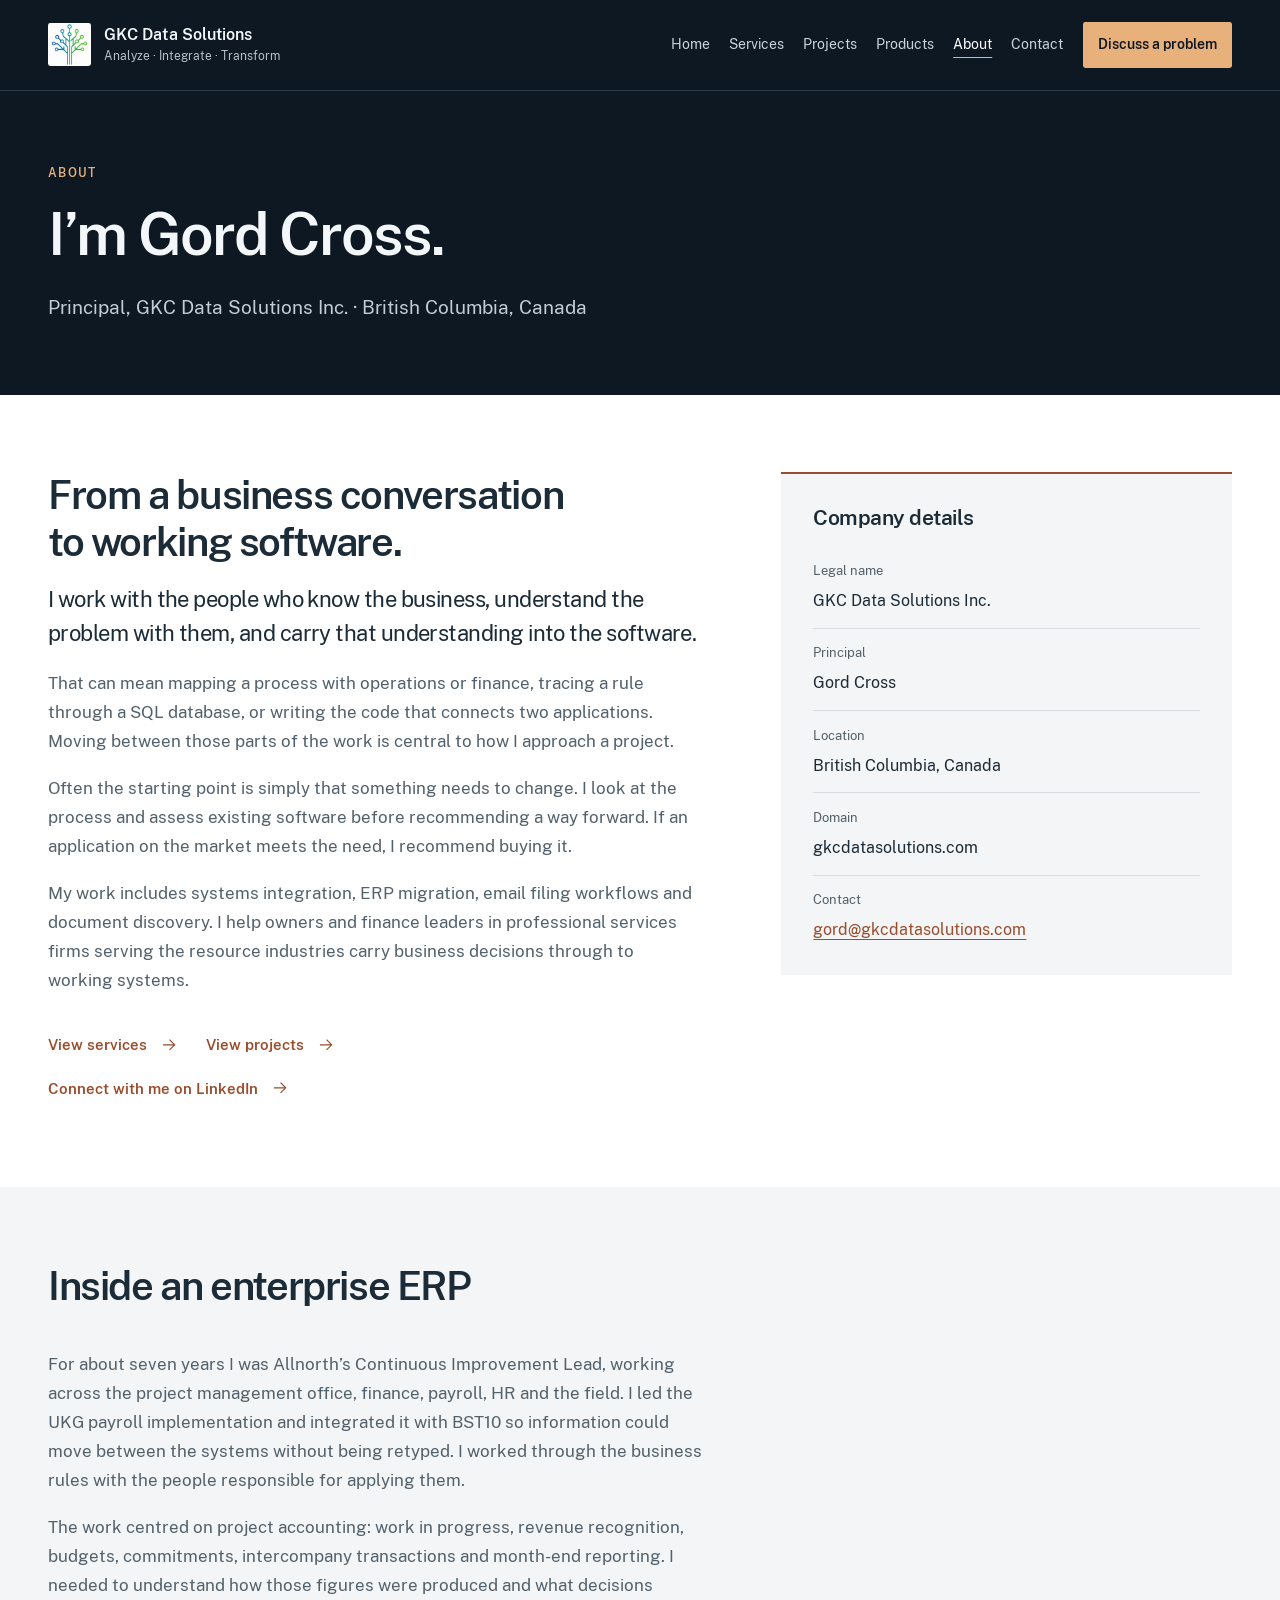
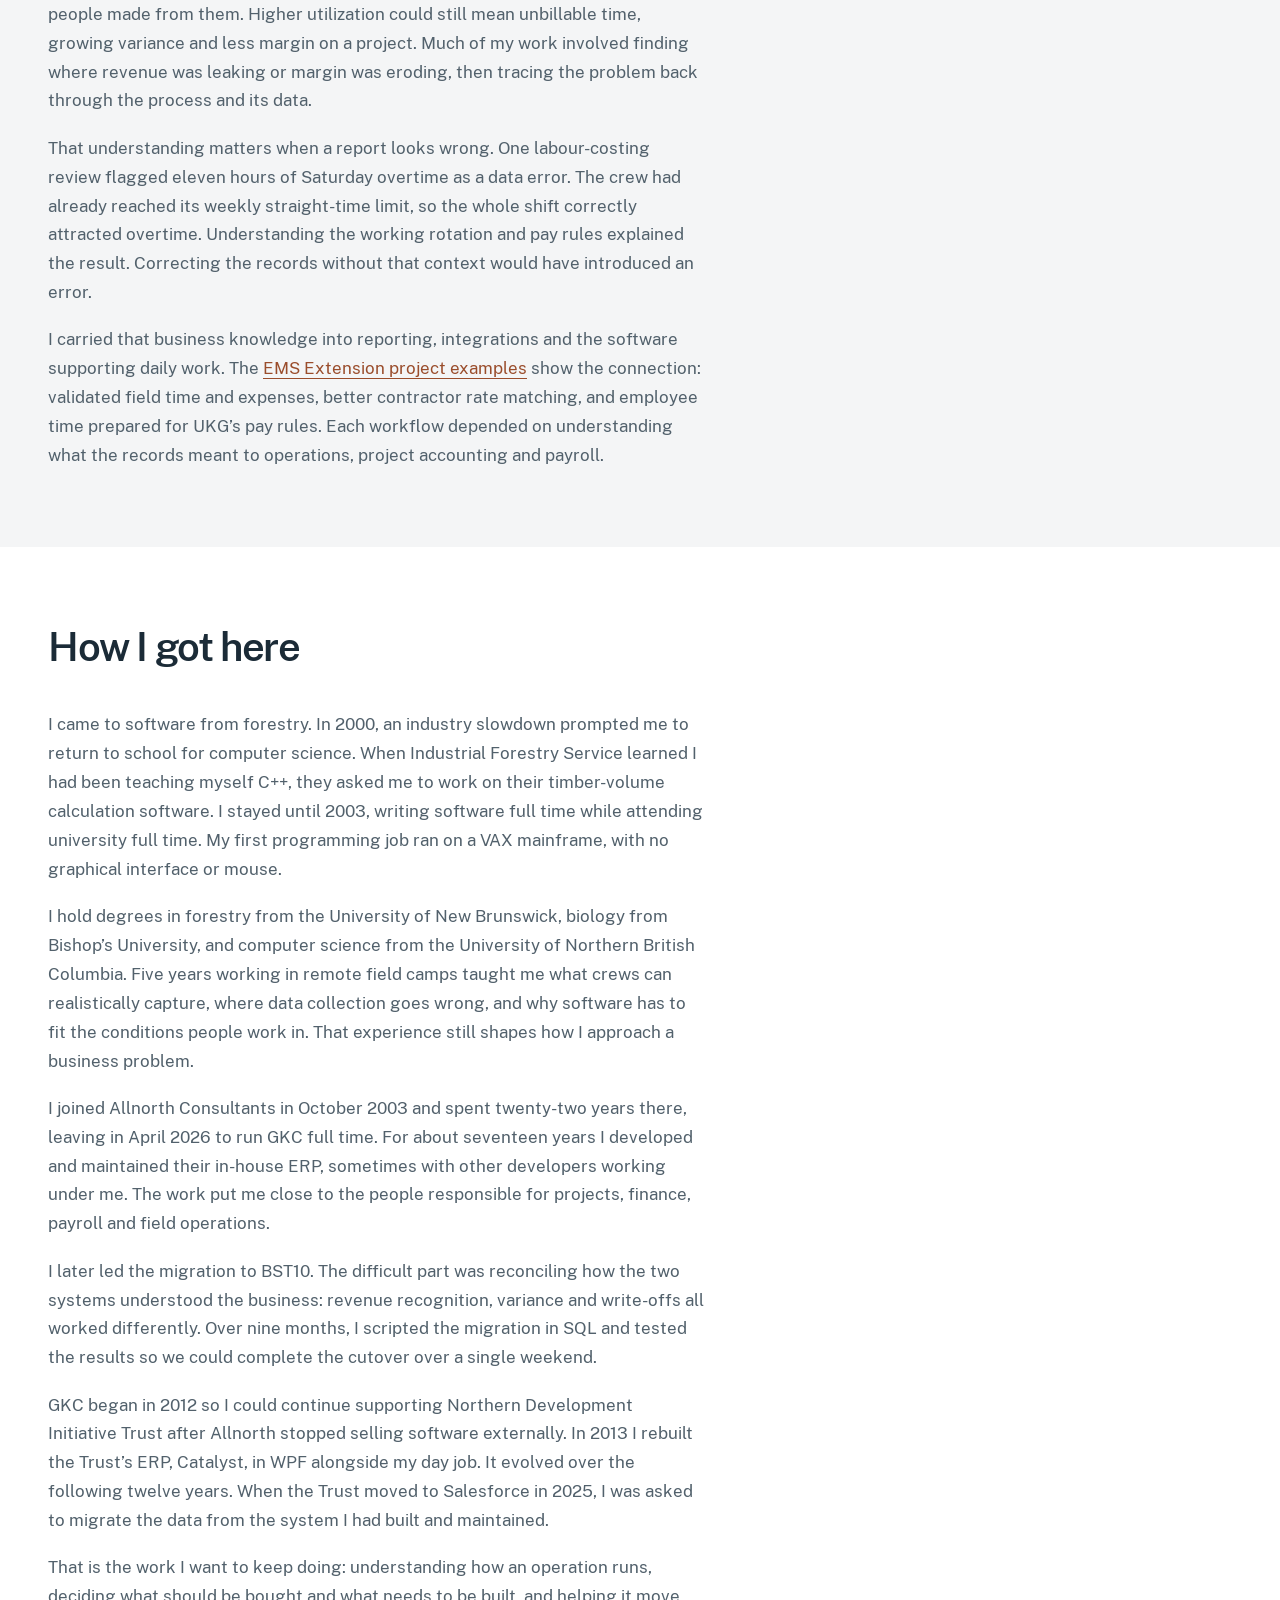
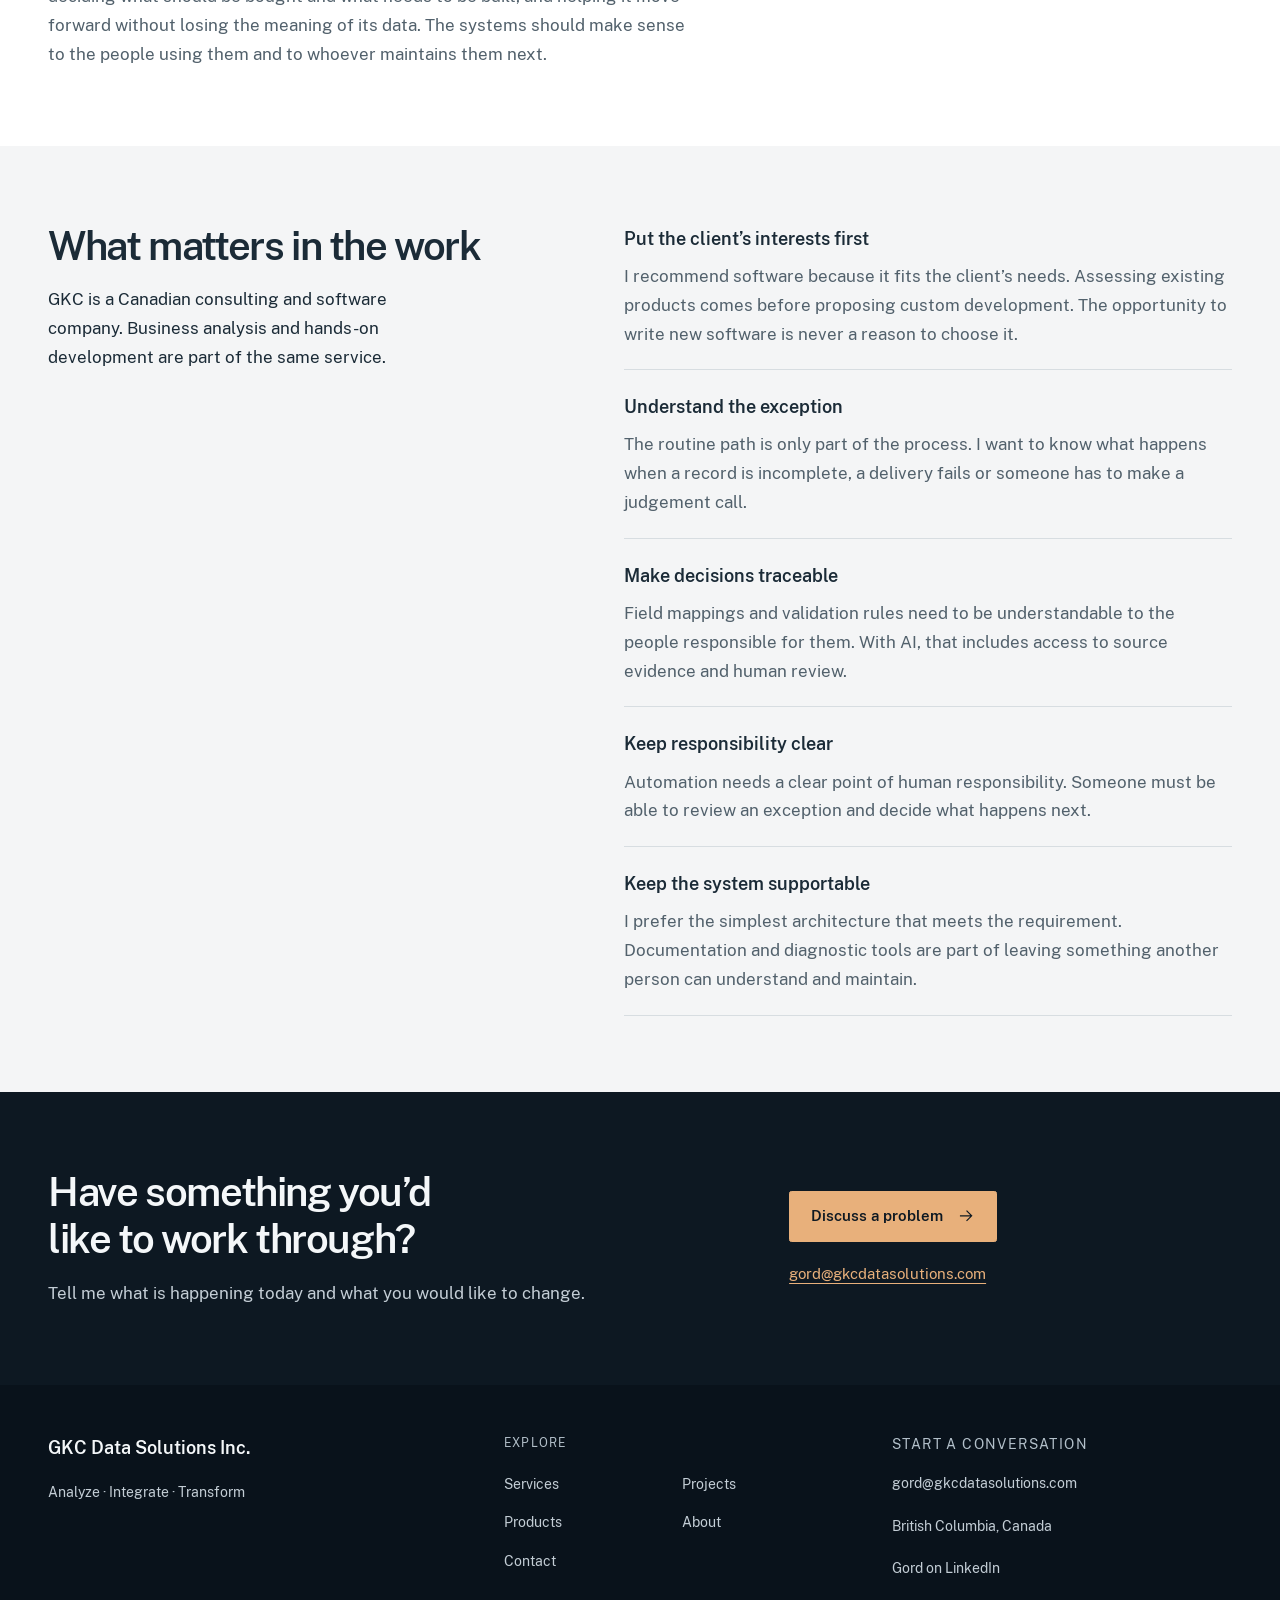
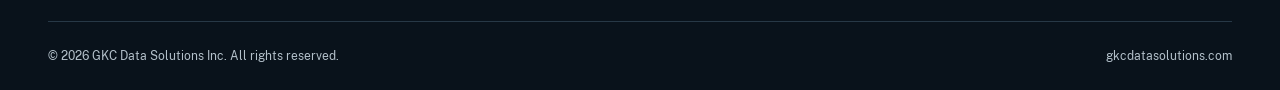
==== commit 207d8bb9: "Clarify consulting services, project results and product offerings" ====
--- a/about/index.html
+++ b/about/index.html
@@ -38,8 +38,8 @@
           <ul class="nav-list">
             <li><a href="/">Home</a></li>
             <li><a href="/services/">Services</a></li>
-            <li><a href="/work/">Work</a></li>
-            <li><a href="/data-discovery/">Data Discovery</a></li>
+            <li><a href="/work/">Projects</a></li>
+            <li><a href="/products/">Products</a></li>
             <li><a href="/about/" aria-current="page">About</a></li>
             <li><a href="/contact/">Contact</a></li>
             <li><a class="nav-cta" href="/contact/">Discuss a problem</a></li>
@@ -62,7 +62,8 @@
             <p class="intro-copy">I work with the people who know the business, understand the problem with them, and carry that understanding into the software.</p>
             <p>That can mean mapping a process with operations or finance, tracing a rule through a SQL database, or writing the code that connects two applications. Moving between those parts of the work is central to how I approach a project.</p>
             <p>Often the starting point is simply that something needs to change. I look at the process and assess existing software before recommending a way forward. If an application on the market meets the need, I recommend buying it.</p>
-            <p>My work includes enterprise integration, ERP-related data transformation, email filing workflows and local AI-assisted document discovery. The <a href="/work/">selected projects</a> describe what those systems do.</p>
+            <p>My work includes systems integration, ERP migration, email filing workflows and document discovery. I help owners and finance leaders in professional services firms serving the resource industries carry business decisions through to working systems.</p>
+            <div class="actions"><a class="text-link" href="/services/">View services<svg class="arrow" viewBox="0 0 24 24" fill="none" stroke="currentColor" stroke-width="1.6" aria-hidden="true"><path d="M4 12h15M13 5l7 7-7 7"/></svg></a><a class="text-link" href="/work/">View projects<svg class="arrow" viewBox="0 0 24 24" fill="none" stroke="currentColor" stroke-width="1.6" aria-hidden="true"><path d="M4 12h15M13 5l7 7-7 7"/></svg></a></div>
             <a class="text-link" href="https://www.linkedin.com/in/gord-cross-4b992742b/">Connect with me on LinkedIn<svg class="arrow" viewBox="0 0 24 24" fill="none" stroke="currentColor" stroke-width="1.6" aria-hidden="true"><path d="M4 12h15M13 5l7 7-7 7"/></svg></a>
           </div>
           <aside class="identity-panel" aria-labelledby="identity-title">
@@ -98,10 +99,10 @@
             <h2 id="erp-title">Inside an enterprise ERP</h2>
           </div>
           <div class="page-narrative">
-            <p>For about seven years I was Allnorth&rsquo;s Continuous Improvement Lead, reporting to the Director of Continuous Improvement and sitting between the people who ran the business and the systems they ran it on: the project management office, finance, payroll, HR and the field. That meant BST10 for the business and UKG for payroll, an implementation I ran and then integrated with BST10 so data moved between them without being retyped.</p>
-            <p>The subject matter is project accounting at enterprise scale. Work in progress, revenue recognition against fee types, project and cost budgets, change orders, purchase orders and the commitment accounting that stops a vendor invoice arriving two months after the closeout party with nothing left to pay it from, intercompany due-to and due-from, accounts receivable, days sales outstanding, and a month-end calendar that does not move because the work upstream ran late.</p>
-            <p>Knowing what those are called is not the same as knowing what they do. Drive utilization too hard and people book time that cannot be billed: utilization rises, variance follows, and the margin the target was meant to protect is gone. There is no such thing as cost plus without a ceiling, and the client always has a number in mind that you never want to reach. Most of what I did was find where revenue was leaking and where margin was eroding, which is rarely where the report says it is.</p>
-            <p>A short example of why the business has to be understood and not assumed. A review of labour costing flagged eleven hours of Saturday overtime as an error in the data. It was not an error. British Columbia employment standards pay overtime after eight hours in a day and again after forty straight-time hours in a week. Our week ran Sunday to Saturday, so a crew on a two-weeks-on rotation had spent its forty straight-time hours before Saturday began and the whole of that day was overtime. The report was right, the rule was real, and the only way to know that was to understand how the workforce actually worked.</p>
+            <p>For about seven years I was Allnorth&rsquo;s Continuous Improvement Lead, working across the project management office, finance, payroll, HR and the field. I led the UKG payroll implementation and integrated it with BST10 so information could move between the systems without being retyped. I worked through the business rules with the people responsible for applying them.</p>
+            <p>The work centred on project accounting: work in progress, revenue recognition, budgets, commitments, intercompany transactions and month-end reporting. I needed to understand how those figures were produced and what decisions people made from them. Higher utilization could still mean unbillable time, growing variance and less margin on a project. Much of my work involved finding where revenue was leaking or margin was eroding, then tracing the problem back through the process and its data.</p>
+            <p>That understanding matters when a report looks wrong. One labour-costing review flagged eleven hours of Saturday overtime as a data error. The crew had already reached its weekly straight-time limit, so the whole shift correctly attracted overtime. Understanding the working rotation and pay rules explained the result. Correcting the records without that context would have introduced an error.</p>
+            <p>I carried that business knowledge into reporting, integrations and the software supporting daily work. The <a href="/work/#ems-extension">EMS Extension project examples</a> show the connection: validated field time and expenses, better contractor rate matching, and employee time prepared for UKG&rsquo;s pay rules. Each workflow depended on understanding what the records meant to operations, project accounting and payroll.</p>
           </div>
         </div>
       </section>
@@ -111,15 +112,12 @@
             <h2 id="background-title">How I got here</h2>
           </div>
           <div class="page-narrative">
-            <p>I came to software from forestry. I had been with Industrial Forestry Service since 1997 when, in 2000, the industry here slowed down and we were laying people off every winter, so I decided to go back to school for computer science. When I told them what I was planning, they asked whether I could already program. I could, because I had been teaching myself C++ at home, and it turned out they had an application written in C for cruise compilations, the timber-volume calculations the industry runs on. I stayed, and wrote software there until 2003, working full time while also attending university full time. My first programming job ran on a VAX mainframe running VMS, through a TN-3270 terminal: no graphical interface, no mouse, no local storage.</p>
-            <p>The interest was not new. I had been running Linux boxes at home since I was young, setting up firewalls and playing with databases, right through my forestry years.</p>
-            <p>I hold three degrees: forestry from the University of New Brunswick, biology from Bishop&rsquo;s University, and computer science from the University of Northern British Columbia. The first two are why I am at home in resource-based and professional service organizations. Five of my working years were spent in the field, in remote country, in camps that were often helicopter access only, so I know what data collection is like under those conditions: what a crew can realistically capture, what gets written down wrong and why, and where a system built for the field rather than the office earns its keep. I have spent time inside how these organizations operate, not only inside their software.</p>
-            <p>From October 2003 I spent twenty-two years at Allnorth Consultants, until I resigned in April 2026 to run GKC full time. Their in-house ERP was already started when I arrived, though what I inherited was simpler and perhaps a fifth of what it became. I wrote and maintained it for about seventeen years, and for a couple of those years I had developers working under me who contributed as well.</p>
-            <p>We eventually replaced the ERP with BST10 from BST Global. I ran that migration and the hardest part was never the ETL. The two systems recognized revenue differently: mine recognized it as billed, BST10 tested whether the fee type and the project budget had room for the effort accruing against it. Variance, write-offs and revenue all had to be rethought. It took nine months, with every step scripted in SQL so that the cutover was a set of buttons we could press over a single weekend.</p>
-            <p>Allnorth originally sold software to complement its engineering services: inspection databases for roads, bridges, and concrete in plants and mills. One client was Northern Development Initiative Trust, the independent funding corporation for central and northern British Columbia, funded by the province and making grants and loans to local governments, First Nations and businesses across the region. We built their first ERP. A few years later Allnorth stopped selling software externally and put its development capacity into supporting the business instead, but they agreed I should keep that client rather than leave them unsupported. GKC started in 2012 for that reason.</p>
-            <p>In 2013 I rebuilt the Trust&rsquo;s ERP, Catalyst, in WPF, moving it off a PowerBuilder and WinForms stack before that became a dead end. Learning WPF and MVVM properly rather than carrying old habits across was a huge lift. It took more than a year alongside my day job. The system grew and evolved over the next twelve years, shutting down in early 2025.</p>
-            <p>In 2025 the Trust moved to Salesforce, recommended by another trust that had found it carried programs built for grant funding. I was not supposed to be part of that work. The vendor configuring the new system saw how much the application it was replacing actually did, and I was asked to carry the data across. That implementation took a year.</p>
-            <p>The work I want spans the whole of it: understanding how an operation actually runs rather than how the process document says it does, deciding honestly what should be bought and what has to be built, designing something a different person can still maintain in ten years, and, when an organization outgrows what it has, carrying it across to what comes next without losing the meaning of its data. Most of the problems I am called about live in the gaps between those things, not inside any one of them.</p>
+            <p>I came to software from forestry. In 2000, an industry slowdown prompted me to return to school for computer science. When Industrial Forestry Service learned I had been teaching myself C++, they asked me to work on their timber-volume calculation software. I stayed until 2003, writing software full time while attending university full time. My first programming job ran on a VAX mainframe, with no graphical interface or mouse.</p>
+            <p>I hold degrees in forestry from the University of New Brunswick, biology from Bishop&rsquo;s University, and computer science from the University of Northern British Columbia. Five years working in remote field camps taught me what crews can realistically capture, where data collection goes wrong, and why software has to fit the conditions people work in. That experience still shapes how I approach a business problem.</p>
+            <p>I joined Allnorth Consultants in October 2003 and spent twenty-two years there, leaving in April 2026 to run GKC full time. For about seventeen years I developed and maintained their in-house ERP, sometimes with other developers working under me. The work put me close to the people responsible for projects, finance, payroll and field operations.</p>
+            <p>I later led the migration to BST10. The difficult part was reconciling how the two systems understood the business: revenue recognition, variance and write-offs all worked differently. Over nine months, I scripted the migration in SQL and tested the results so we could complete the cutover over a single weekend.</p>
+            <p>GKC began in 2012 so I could continue supporting Northern Development Initiative Trust after Allnorth stopped selling software externally. In 2013 I rebuilt the Trust&rsquo;s ERP, Catalyst, in WPF alongside my day job. It evolved over the following twelve years. When the Trust moved to Salesforce in 2025, I was asked to migrate the data from the system I had built and maintained.</p>
+            <p>That is the work I want to keep doing: understanding how an operation runs, deciding what should be bought and what needs to be built, and helping it move forward without losing the meaning of its data. The systems should make sense to the people using them and to whoever maintains them next.</p>
           </div>
         </div>
       </section>
@@ -177,8 +175,8 @@
             <p class="footer-label">Explore</p>
             <ul class="footer-links">
               <li><a href="/services/">Services</a></li>
-              <li><a href="/work/">Work</a></li>
-              <li><a href="/data-discovery/">Data Discovery</a></li>
+              <li><a href="/work/">Projects</a></li>
+              <li><a href="/products/">Products</a></li>
               <li><a href="/about/">About</a></li>
               <li><a href="/contact/">Contact</a></li>
             </ul>
--- a/styles.css
+++ b/styles.css
@@ -82,6 +82,32 @@
 .method-branches { display: grid; grid-template-columns: 1fr 1fr; text-align: center; }
 .method-branches > div { padding-inline: .5rem; }
 .method-end { color: var(--accent-light); }
+.hero-audience { max-width: 43ch; color: #b3c0ca; font-size: .9375rem; }
+.method-steps { list-style: none; margin: 0; padding: 0; counter-reset: method; border-top: 2px solid var(--accent-light); }
+.method-steps li { position: relative; padding: 1.1rem 0 1.1rem 2.5rem; border-bottom: 1px solid #3b4c59; counter-increment: method; }
+.method-steps li::before { content: counter(method, decimal-leading-zero); position: absolute; left: 0; color: var(--accent-light); font-size: .75rem; padding-top: .2rem; }
+.method-steps strong { font-weight: 400; }
+.method-steps li:last-child strong { color: var(--accent-light); }
+.result-list { list-style: none; margin: 0; padding: 0; }
+.result-list li { padding-block: 1rem; border-bottom: 1px solid var(--border); }
+.result-list li:first-child { padding-top: 0; }
+.result-list li:last-child { padding-bottom: 0; border: 0; }
+.result-list strong { display: block; font-size: 1.2rem; font-weight: 600; line-height: 1.4; }
+.result-list span { display: block; color: var(--muted); font-size: .9375rem; margin-top: .3rem; }
+.product-pair { display: grid; grid-template-columns: repeat(2, minmax(0, 1fr)); gap: 2rem 4rem; margin-top: 2rem; }
+.product-pair article { padding-top: 1.5rem; border-top: 1px solid var(--border); }
+.product-pair p { max-width: 54ch; color: var(--muted); }
+.availability { margin-top: 1.4rem; font-size: .9375rem; color: var(--accent); }
+.dark .availability { color: var(--accent-light); }
+.nav-list a[aria-current="location"] { color: #fff; text-decoration: underline; text-underline-offset: .5rem; text-decoration-color: var(--accent-light); }
+.case-narrative h4:not(:first-child) { margin-top: 1.8rem; }
+.case-header .lead { max-width: 58ch; margin-bottom: 0; }
+.case-header h2 { font-size: clamp(1.9rem, 3vw, 2.5rem); }
+.technical-detail { border-top: 1px solid var(--border); margin-top: 1.5rem; padding-top: 1rem; }
+.technical-detail summary, .admin-preview summary { cursor: pointer; color: var(--accent); font-size: .9375rem; font-weight: 600; }
+.technical-detail p { color: var(--muted); font-size: .875rem; margin-top: 1rem; }
+.admin-preview { border-top: 1px solid var(--border); padding-top: 1.5rem; margin-top: 2.5rem; }
+.admin-preview > p { margin-top: 1rem; }
 .featured-project { display: grid; grid-template-columns: 1fr 1.05fr; align-items: center; gap: clamp(2rem, 5vw, 4.5rem); border-top: 3px solid var(--accent); border-bottom: 1px solid var(--border); padding-block: 2.8rem; }
 .featured-project h3 { font-size: clamp(2.1rem, 3.5vw, 3rem); max-width: 28rem; }
 .featured-project p:not(.eyebrow) { max-width: 60ch; color: var(--muted); }
@@ -219,6 +245,7 @@
   .supporting-projects { gap: 1.5rem; }
 }
 @media (max-width: 52rem) {
+  .product-pair { grid-template-columns: 1fr; gap: 1.5rem; }
   .hero-grid { grid-template-columns: 1fr; gap: 2.8rem; }
   .hero h1 { font-size: clamp(2.5rem, 6.4vw, 3.6rem); }
   .hero .lead { max-width: 42rem; }
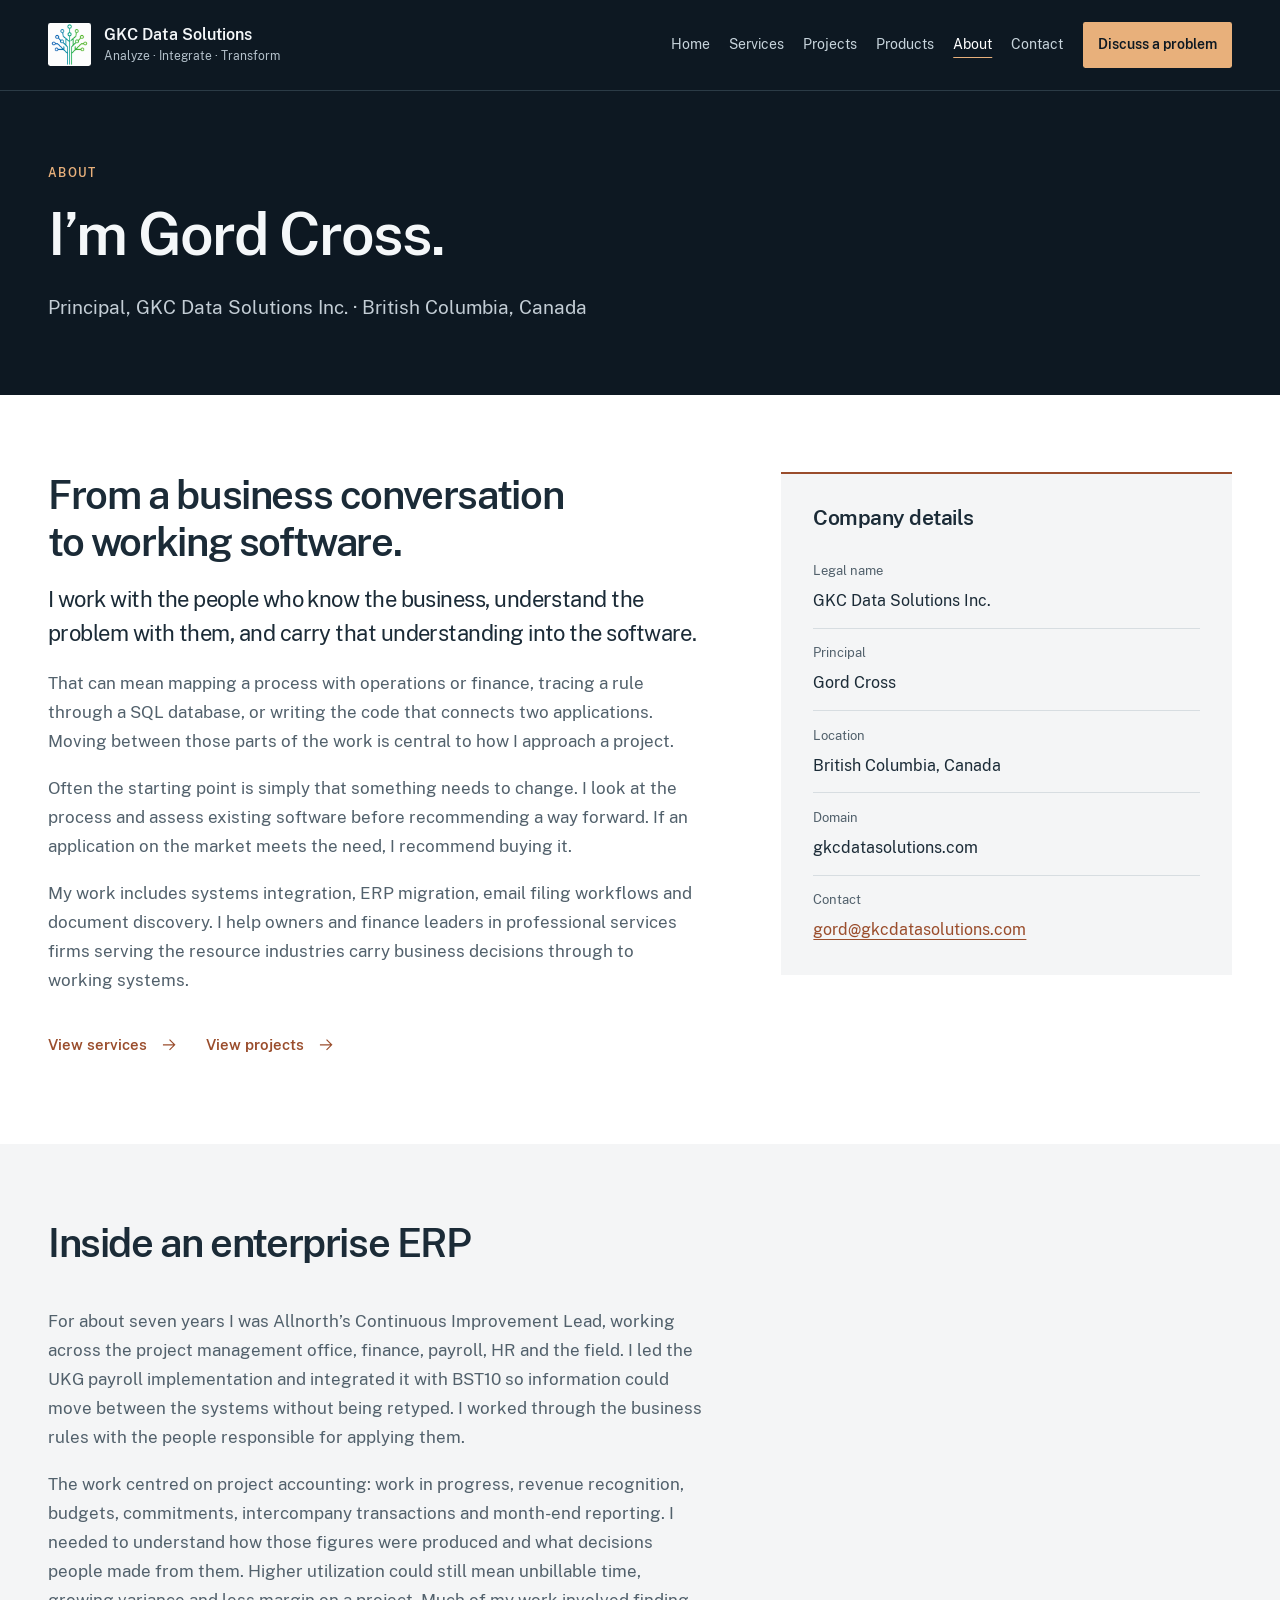
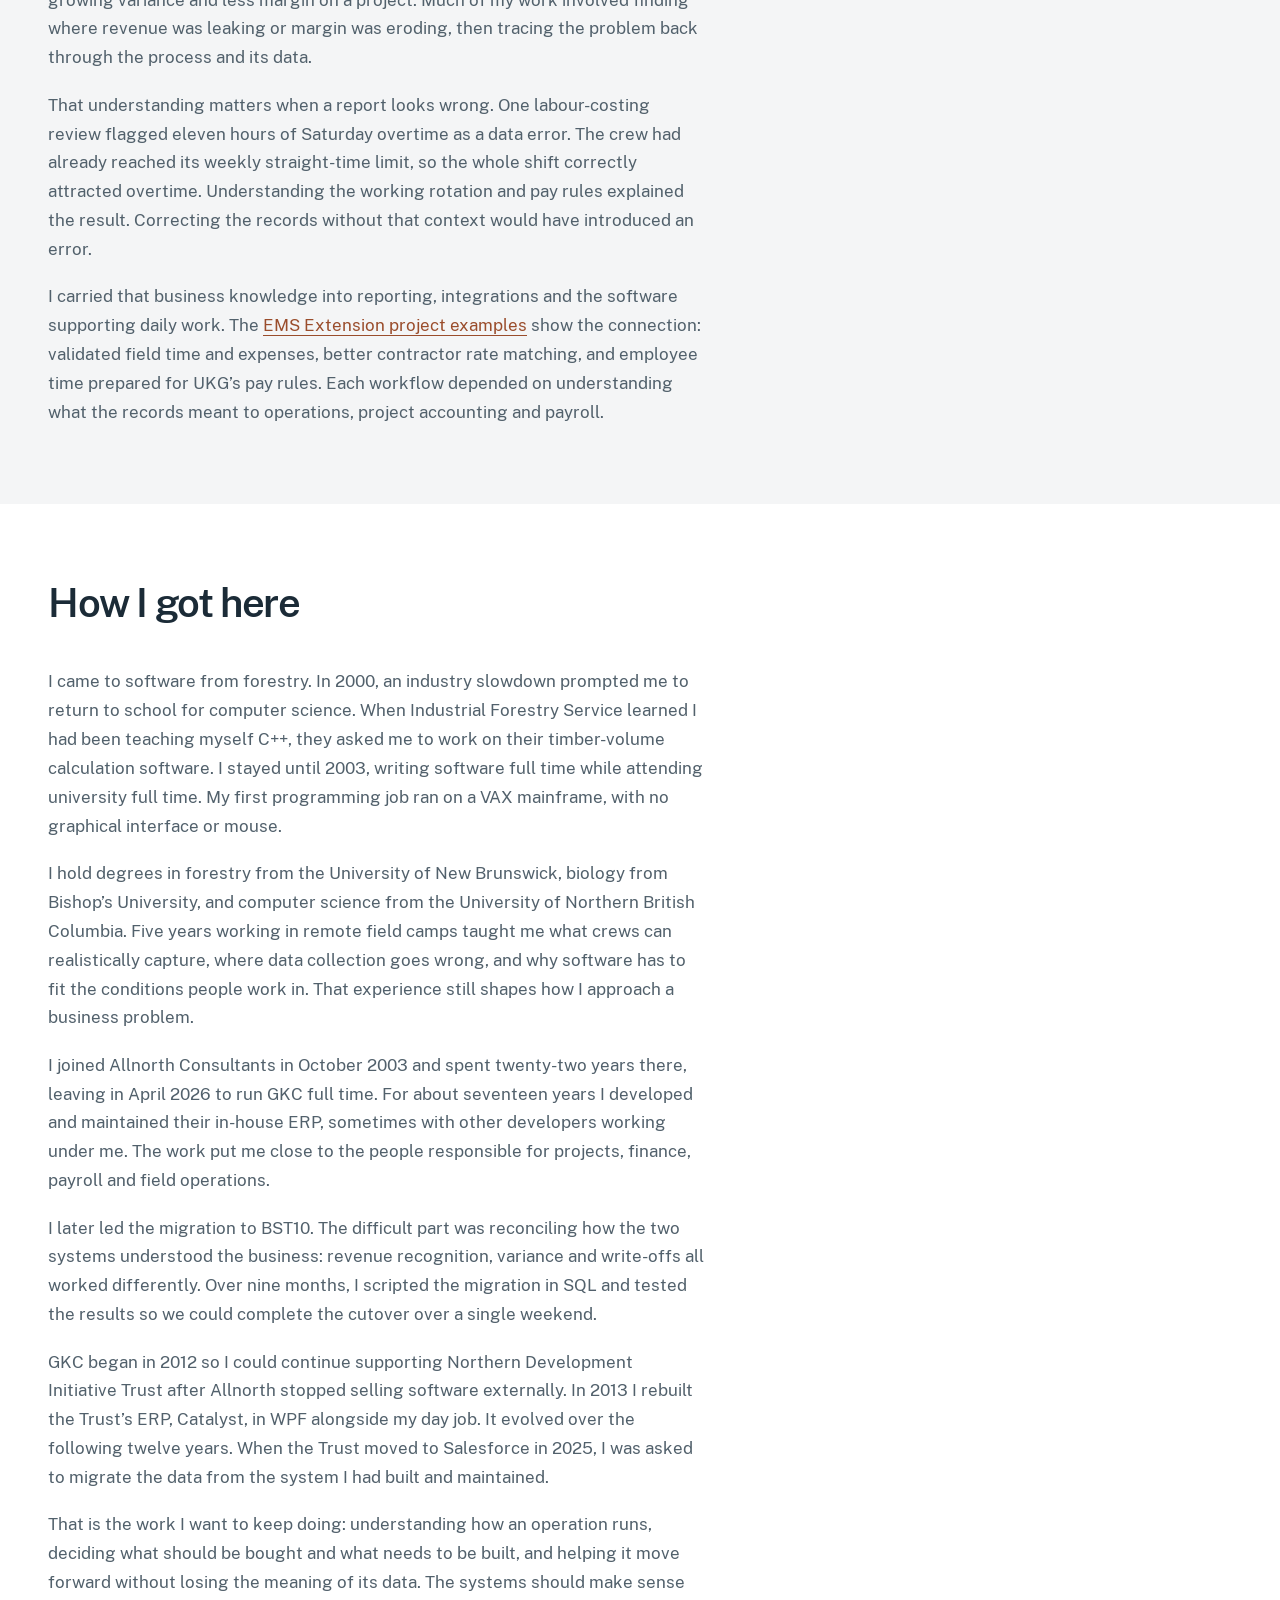
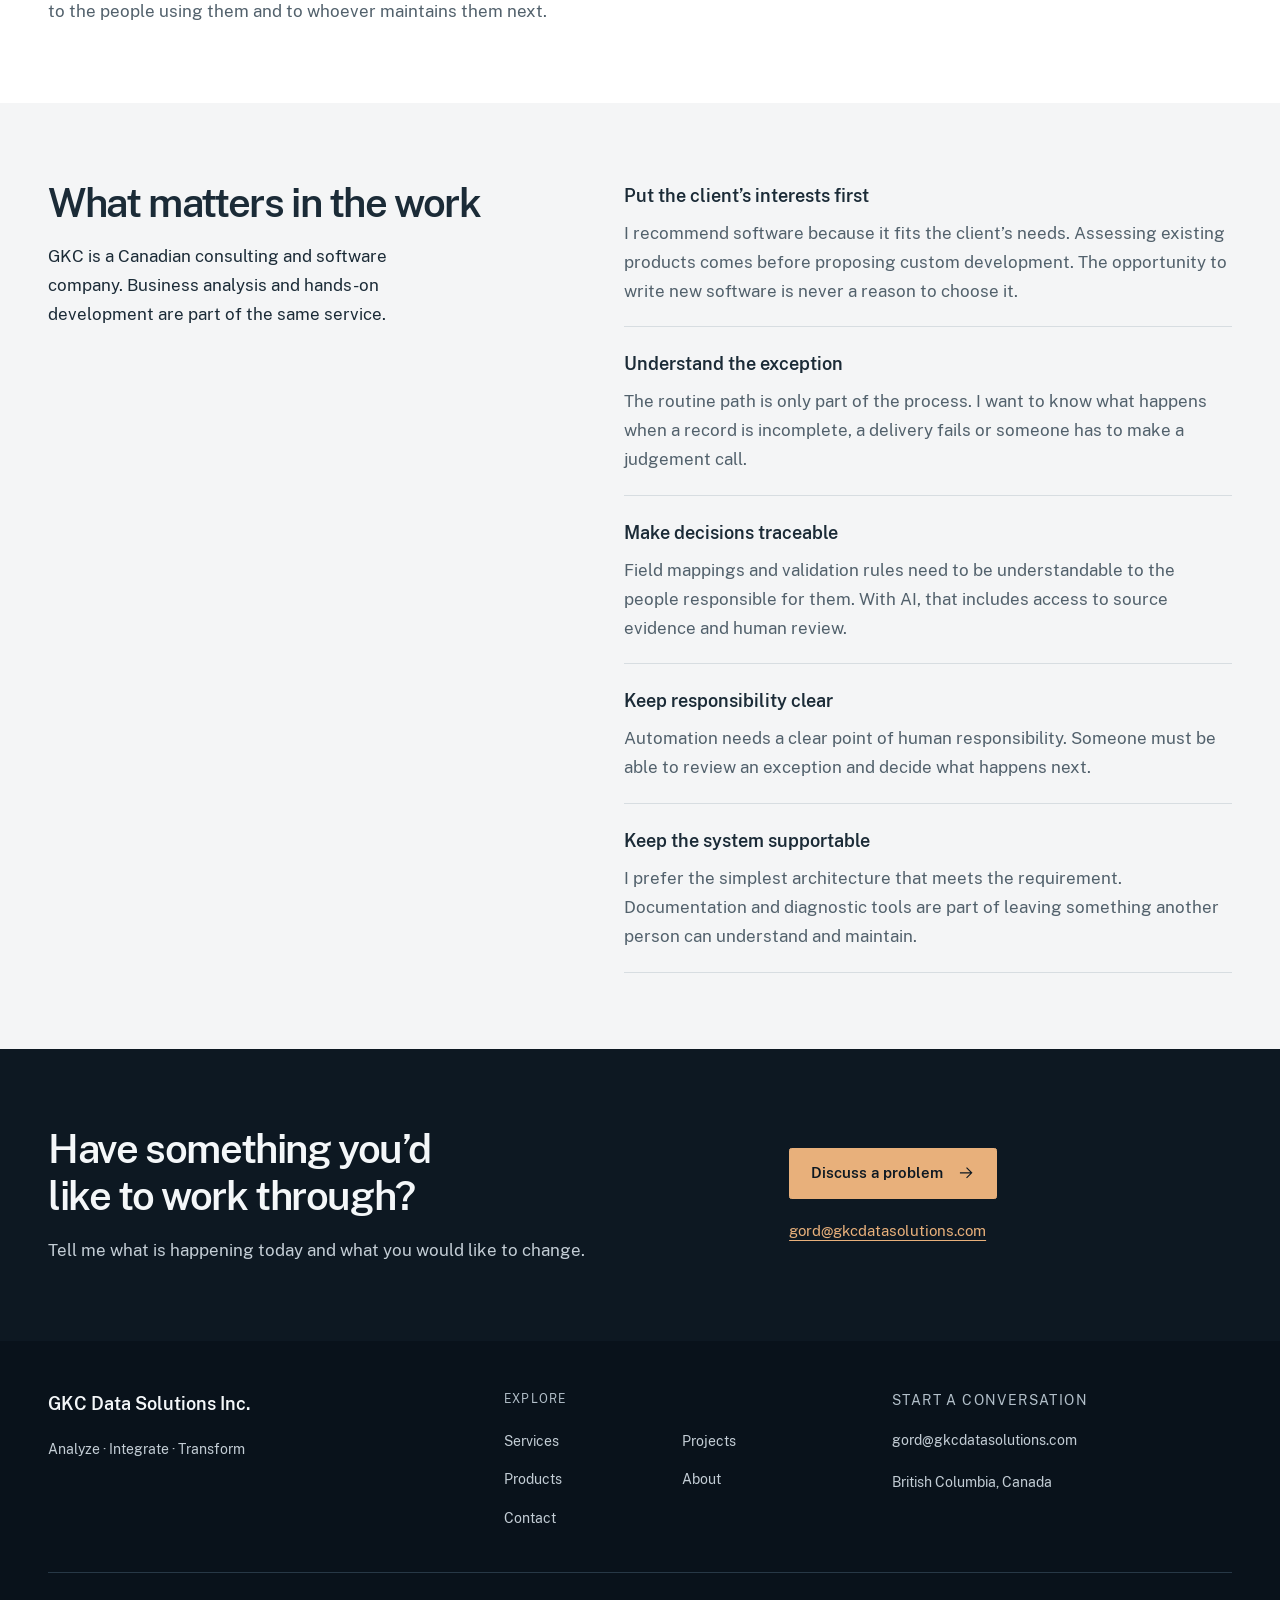
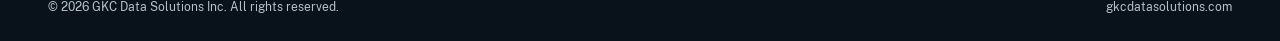
==== commit b1f0b2cb: "Remove LinkedIn links and profile metadata" ====
--- a/about/index.html
+++ b/about/index.html
@@ -26,7 +26,7 @@
     <link rel="apple-touch-icon" sizes="180x180" href="/assets/apple-touch-icon.png">
     <link rel="stylesheet" href="/styles.css">
     <script src="/site.js" defer></script>
-    <script type="application/ld+json">{"@context":"https://schema.org","@graph":[{"@type":"Organization","@id":"https://gkcdatasolutions.com/#organization","name":"GKC Data Solutions Inc.","url":"https://gkcdatasolutions.com/","logo":"https://gkcdatasolutions.com/assets/gkc-mark.png","email":"gord@gkcdatasolutions.com"},{"@type":"WebSite","@id":"https://gkcdatasolutions.com/#website","url":"https://gkcdatasolutions.com/","name":"GKC Data Solutions","publisher":{"@id":"https://gkcdatasolutions.com/#organization"}},{"@type":"BreadcrumbList","itemListElement":[{"@type":"ListItem","position":1,"name":"Home","item":"https://gkcdatasolutions.com/"},{"@type":"ListItem","position":2,"name":"About","item":"https://gkcdatasolutions.com/about/"}]},{"@type":"Person","@id":"https://gkcdatasolutions.com/about/#gord-cross","name":"Gord Cross","jobTitle":"Principal","worksFor":{"@id":"https://gkcdatasolutions.com/#organization"},"url":"https://gkcdatasolutions.com/about/#gord-cross","description":"Business analyst, solutions architect and software developer.","sameAs":["https://www.linkedin.com/in/gord-cross-4b992742b/"]}]}</script>
+    <script type="application/ld+json">{"@context":"https://schema.org","@graph":[{"@type":"Organization","@id":"https://gkcdatasolutions.com/#organization","name":"GKC Data Solutions Inc.","url":"https://gkcdatasolutions.com/","logo":"https://gkcdatasolutions.com/assets/gkc-mark.png","email":"gord@gkcdatasolutions.com"},{"@type":"WebSite","@id":"https://gkcdatasolutions.com/#website","url":"https://gkcdatasolutions.com/","name":"GKC Data Solutions","publisher":{"@id":"https://gkcdatasolutions.com/#organization"}},{"@type":"BreadcrumbList","itemListElement":[{"@type":"ListItem","position":1,"name":"Home","item":"https://gkcdatasolutions.com/"},{"@type":"ListItem","position":2,"name":"About","item":"https://gkcdatasolutions.com/about/"}]},{"@type":"Person","@id":"https://gkcdatasolutions.com/about/#gord-cross","name":"Gord Cross","jobTitle":"Principal","worksFor":{"@id":"https://gkcdatasolutions.com/#organization"},"url":"https://gkcdatasolutions.com/about/#gord-cross","description":"Business analyst, solutions architect and software developer."}]}</script>
   </head>
   <body id="top">
     <a class="skip-link" href="#main-content">Skip to main content</a>
@@ -64,7 +64,6 @@
             <p>Often the starting point is simply that something needs to change. I look at the process and assess existing software before recommending a way forward. If an application on the market meets the need, I recommend buying it.</p>
             <p>My work includes systems integration, ERP migration, email filing workflows and document discovery. I help owners and finance leaders in professional services firms serving the resource industries carry business decisions through to working systems.</p>
             <div class="actions"><a class="text-link" href="/services/">View services<svg class="arrow" viewBox="0 0 24 24" fill="none" stroke="currentColor" stroke-width="1.6" aria-hidden="true"><path d="M4 12h15M13 5l7 7-7 7"/></svg></a><a class="text-link" href="/work/">View projects<svg class="arrow" viewBox="0 0 24 24" fill="none" stroke="currentColor" stroke-width="1.6" aria-hidden="true"><path d="M4 12h15M13 5l7 7-7 7"/></svg></a></div>
-            <a class="text-link" href="https://www.linkedin.com/in/gord-cross-4b992742b/">Connect with me on LinkedIn<svg class="arrow" viewBox="0 0 24 24" fill="none" stroke="currentColor" stroke-width="1.6" aria-hidden="true"><path d="M4 12h15M13 5l7 7-7 7"/></svg></a>
           </div>
           <aside class="identity-panel" aria-labelledby="identity-title">
             <h3 id="identity-title">Company details</h3>
@@ -185,7 +184,6 @@
             <p class="footer-label">Start a conversation</p>
             <p><a href="mailto:gord@gkcdatasolutions.com">gord@gkcdatasolutions.com</a></p>
             <p>British Columbia, Canada</p>
-            <p><a href="https://www.linkedin.com/in/gord-cross-4b992742b/">Gord on LinkedIn</a></p>
           </div>
         </div>
         <div class="footer-bottom">
